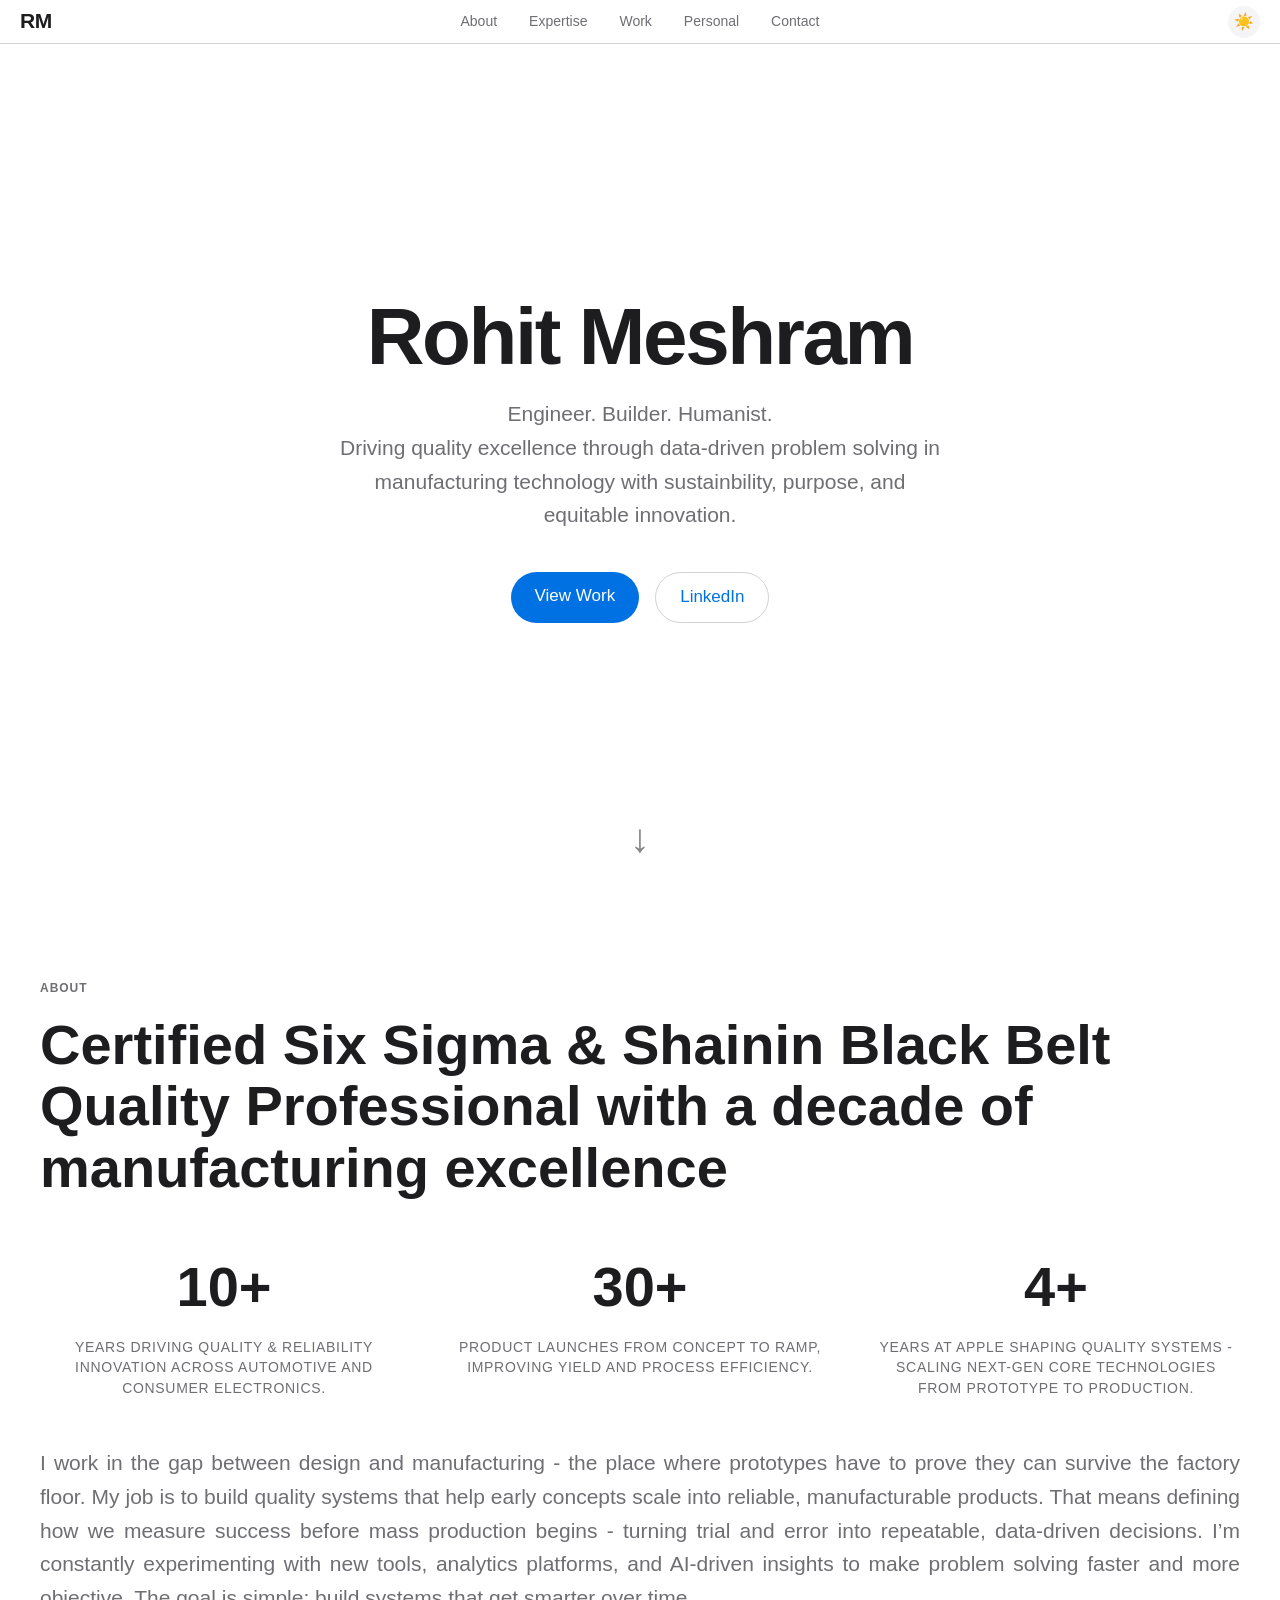
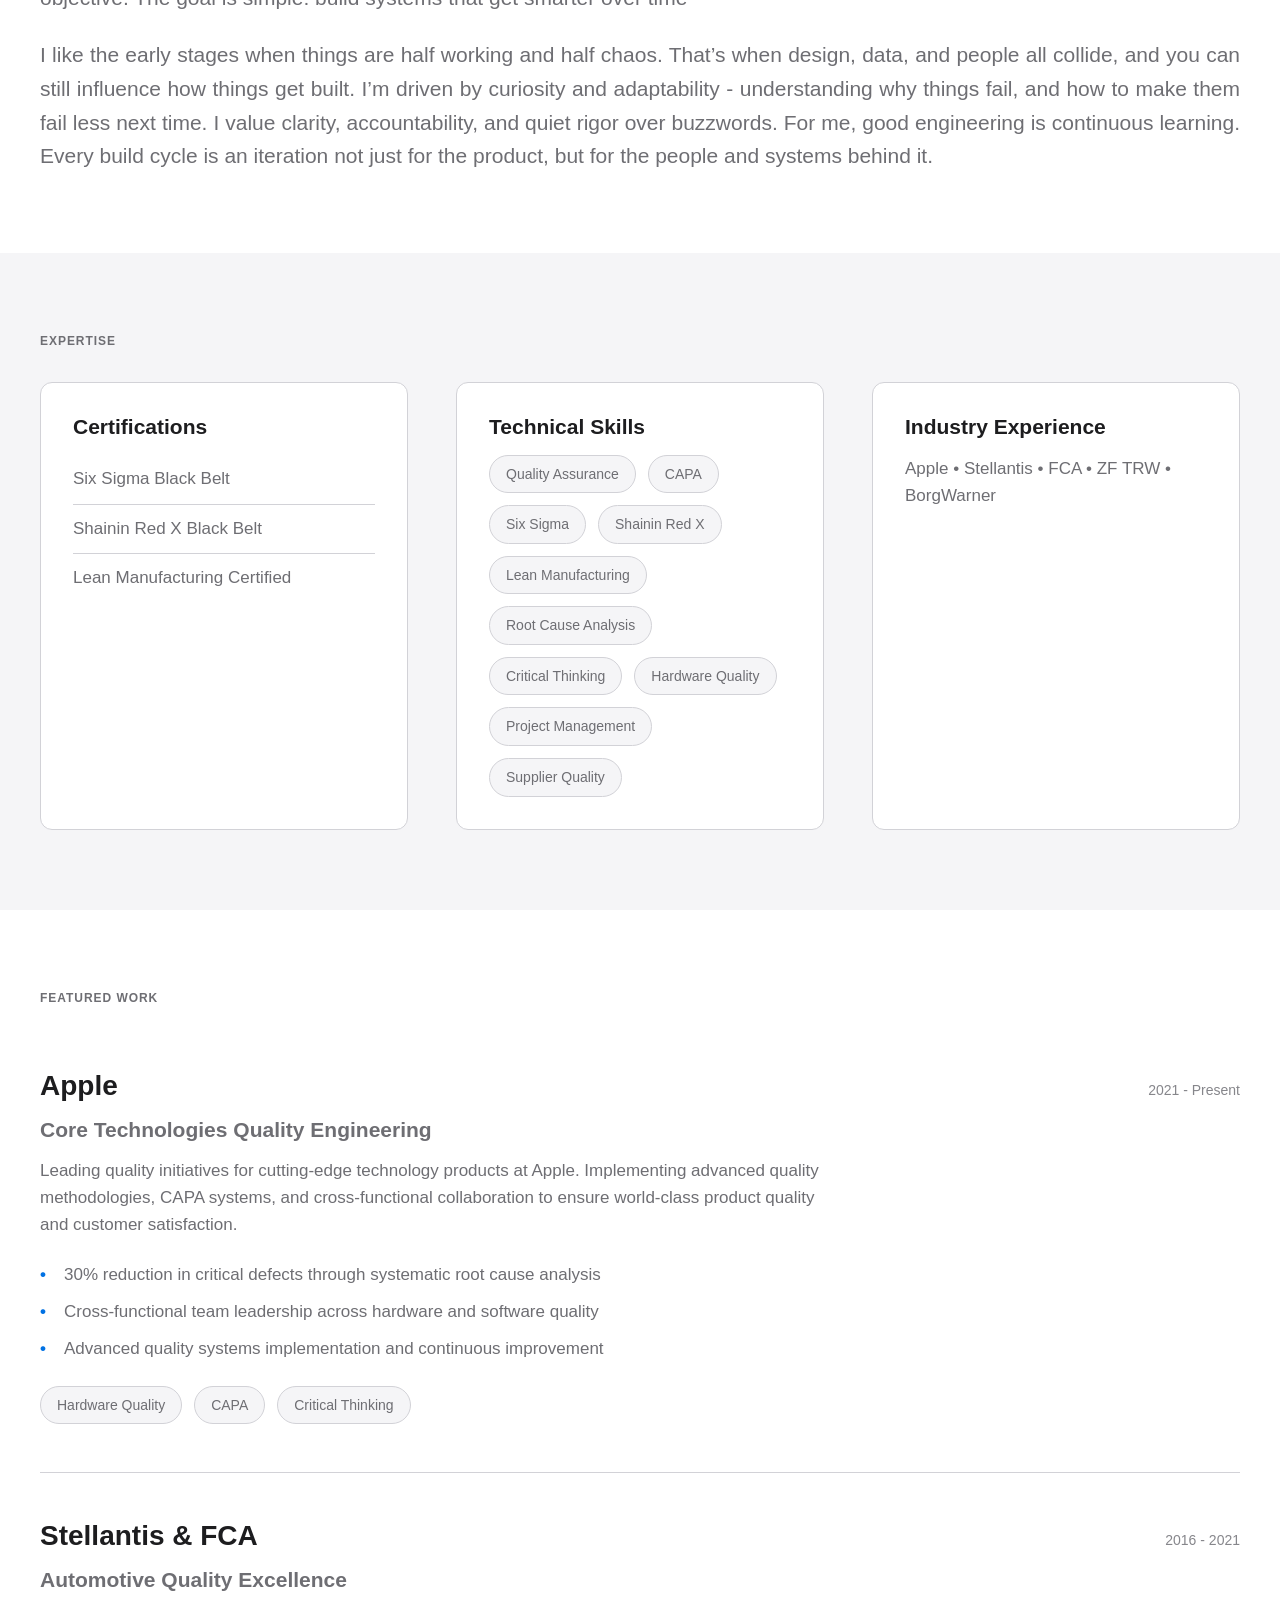
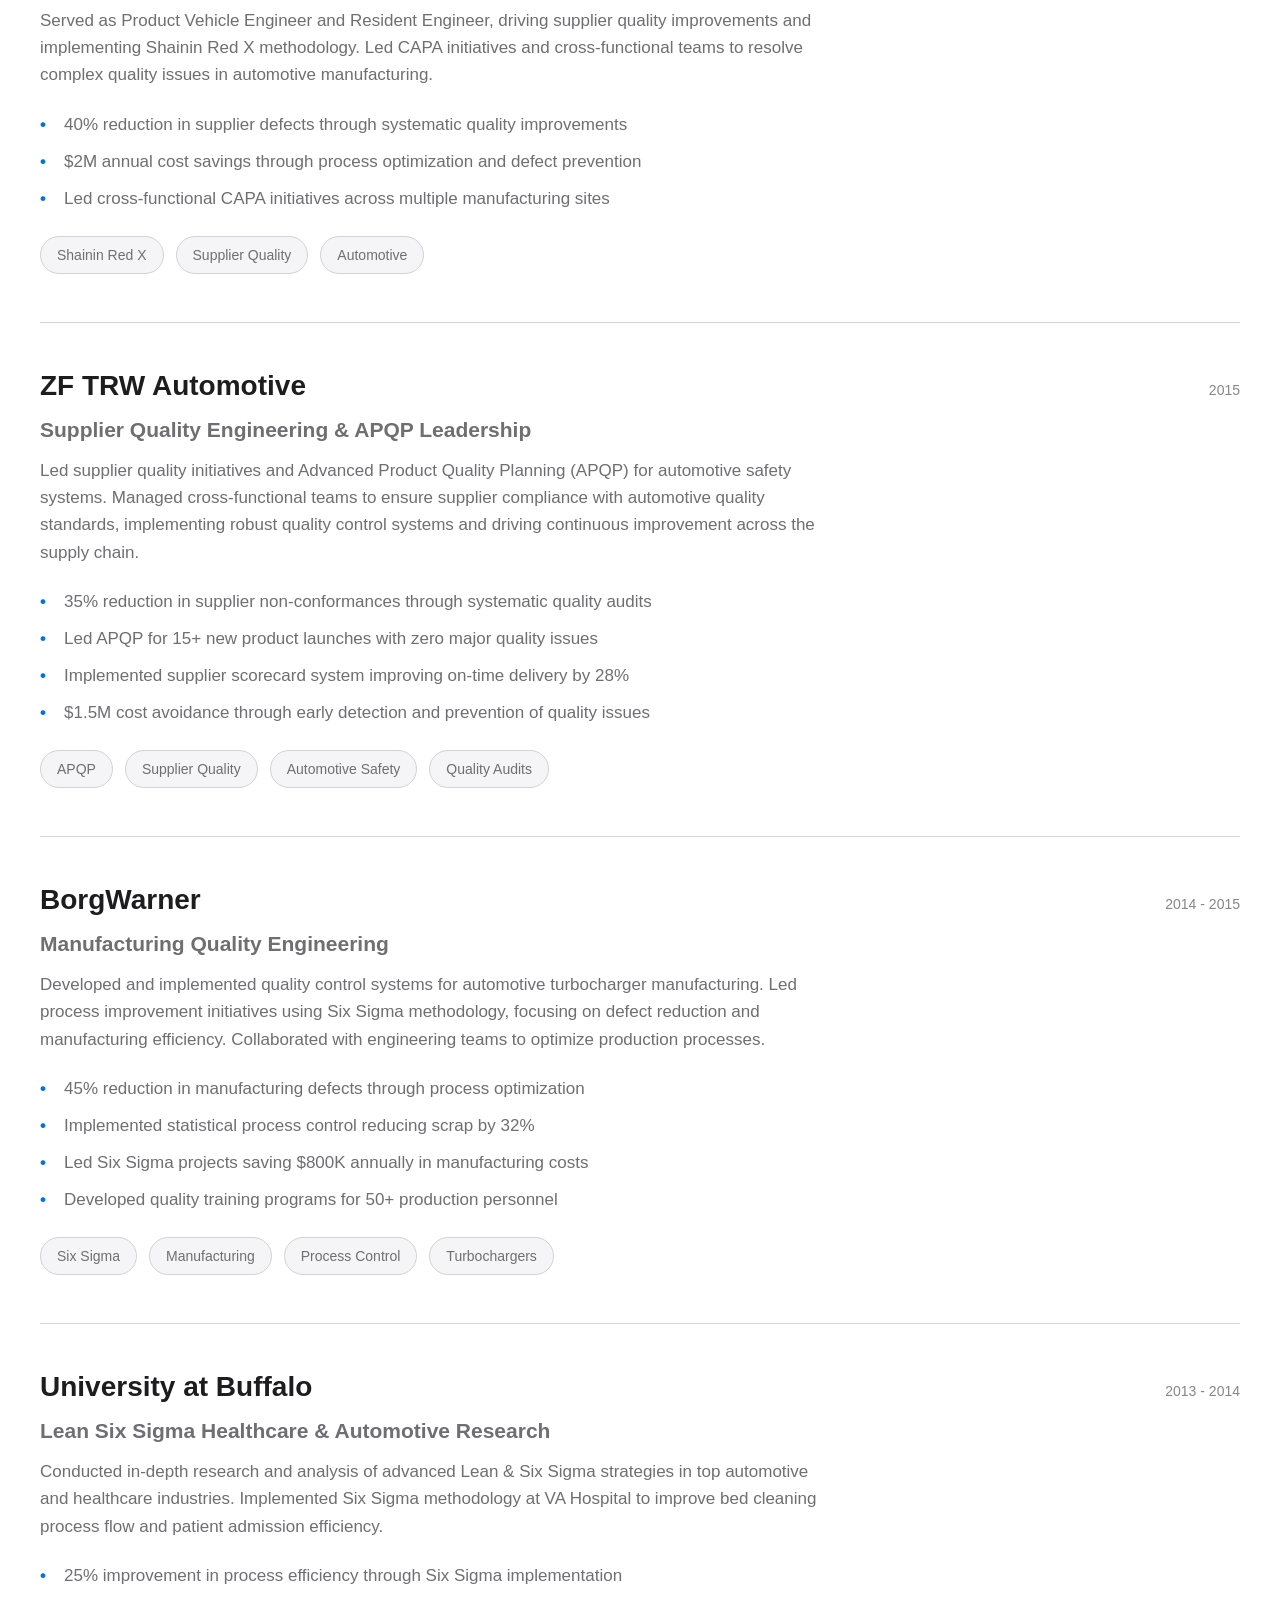
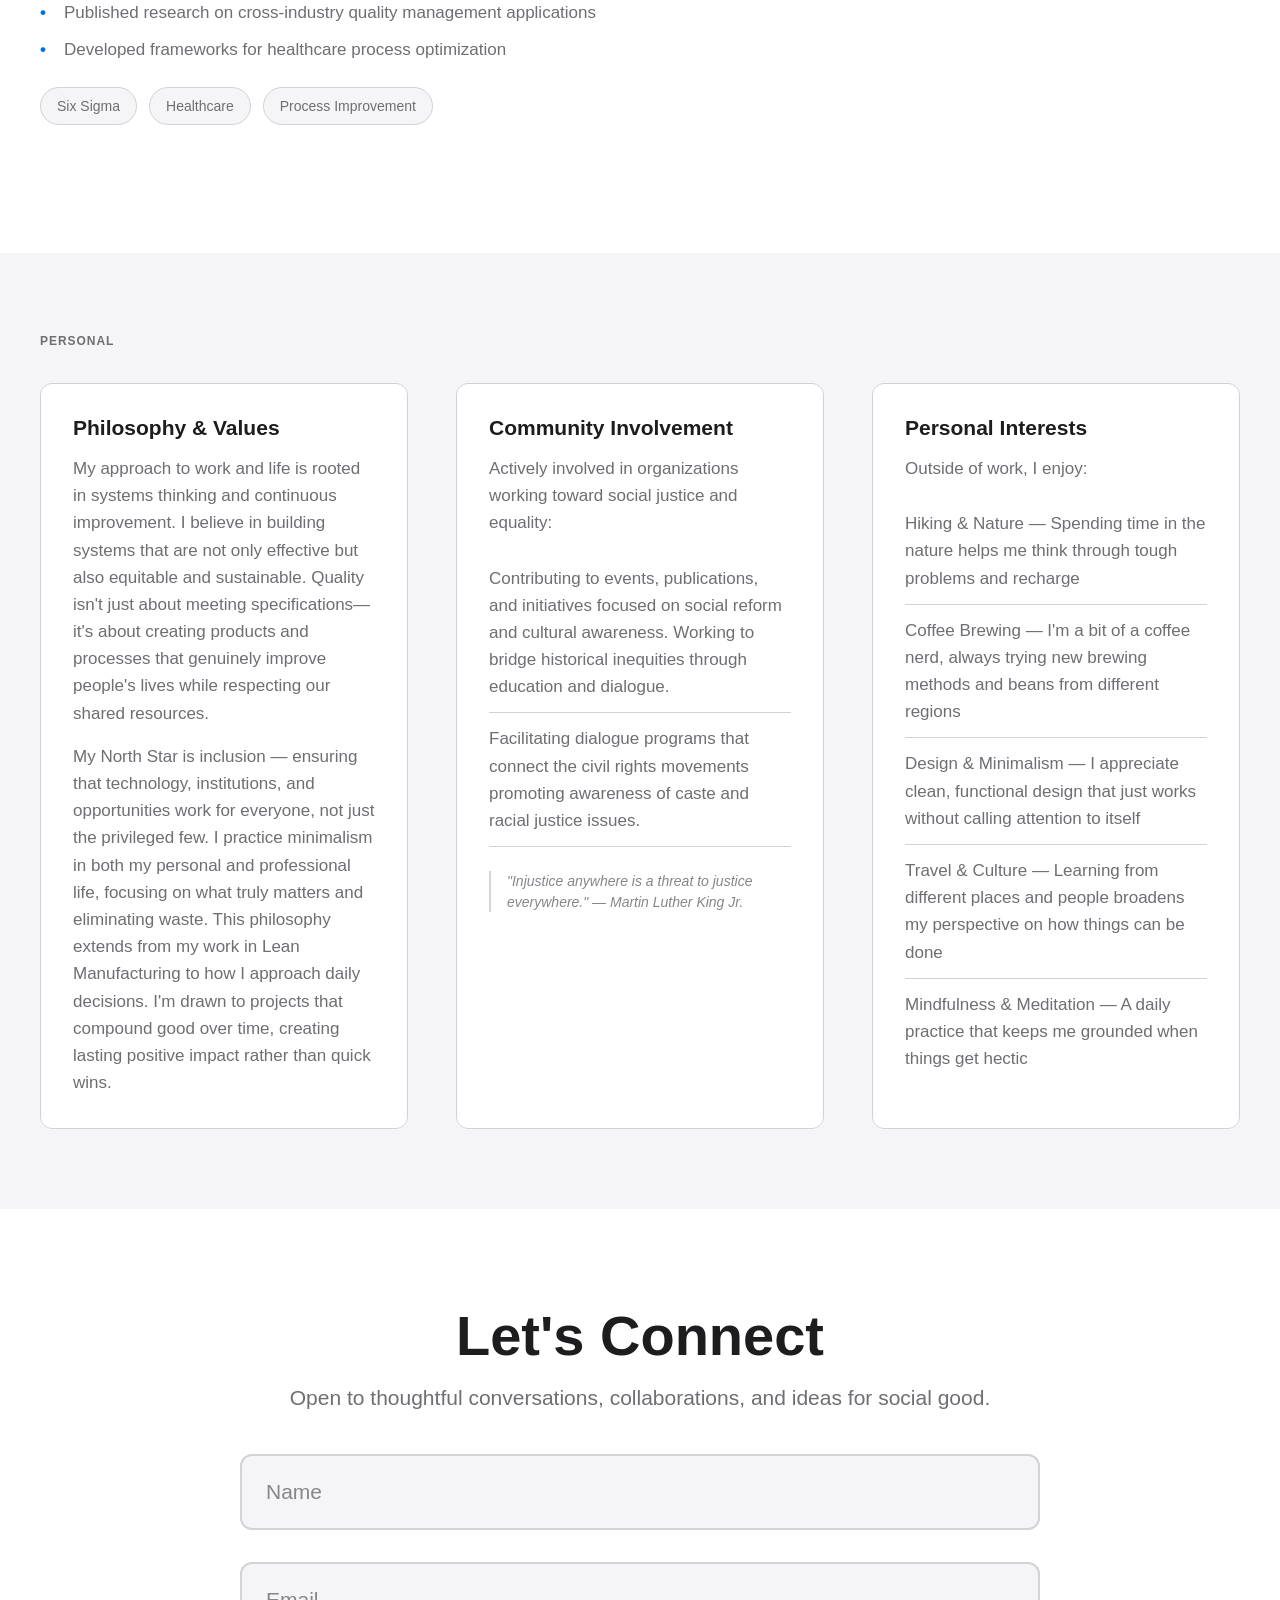
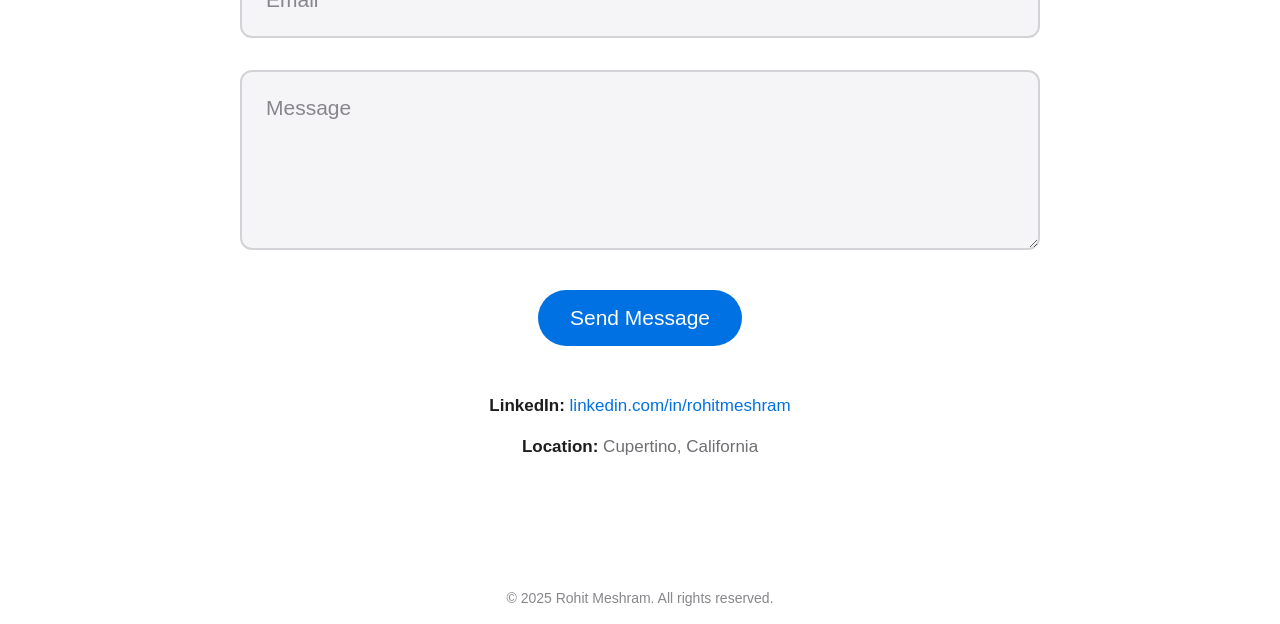
==== index.html @ 3f607aaf "Update" ====
<!DOCTYPE html>
<html lang="en">
<head>
    <meta charset="UTF-8">
    <meta name="viewport" content="width=device-width, initial-scale=1.0">
    
    <!-- SEO Meta Tags -->
    <meta name="description" content="Rohit Meshram - Product Quality Engineer at Apple. Six Sigma & Shainin Black Belt certified with 10+ years in manufacturing quality excellence.">
    <meta name="keywords" content="quality engineer, six sigma, Apple, CAPA, manufacturing, Shainin, automotive quality, product quality">
    <meta name="author" content="Rohit Meshram">
    
    <!-- Open Graph -->
    <meta property="og:title" content="Rohit Meshram - Quality Engineer at Apple">
    <meta property="og:description" content="Six Sigma & Shainin Black Belt certified Quality Professional with 10+ years in manufacturing excellence">
    <meta property="og:type" content="website">
    
    <!-- Favicon -->
    <link rel="icon" type="image/svg+xml" href="data:image/svg+xml,<svg xmlns='http://www.w3.org/2000/svg' viewBox='0 0 100 100'><text y='.9em' font-size='90'>RM</text></svg>">
    
    <!-- Stylesheet -->
    <link rel="stylesheet" href="css/style.css">
    
    <title>Rohit Meshram - Quality Engineer at Apple</title>
</head>
<body>
    <!-- Navigation -->
    <nav class="nav" id="nav">
        <div class="nav__container">
            <a href="#" class="nav__logo">RM</a>
            <ul class="nav__menu">
                <li><a href="#about" class="nav__link">About</a></li>
                <li><a href="#expertise" class="nav__link">Expertise</a></li>
                <li><a href="#work" class="nav__link">Work</a></li>
                <li><a href="#personal" class="nav__link">Personal</a></li>
                <li><a href="#contact" class="nav__link">Contact</a></li>
            </ul>
            <button class="nav__theme" id="theme-toggle" aria-label="Toggle dark mode">
                <span class="theme-icon"></span>
            </button>
        </div>
    </nav>

    <main>
        <!-- ========================================
             HERO SECTION - Your Name & Title
             EDIT: Lines 40-44 for name, title, tagline
             ======================================== -->
        <section class="hero" id="home">
            <div class="container">
                <!-- EDIT: Your name here -->
                <h1 class="hero__name">Rohit Meshram</h1>
                
                <!-- EDIT: Your professional tagline -->
                <p class="hero__tagline">
                    Engineer. Builder. Humanist. <br>
                    Driving quality excellence through data-driven problem solving in manufacturing technology with sustainbility, purpose, and equitable innovation.
                </p>
                <div class="hero__cta">
                    <a href="#work" class="btn btn-primary">View Work</a>
                    <a href="https://linkedin.com/in/rohitmeshram" target="_blank" rel="noopener" class="btn btn-secondary">LinkedIn</a>
                </div>
            </div>
            <a href="#about" class="hero__scroll" aria-label="Scroll to content">
                <span>↓</span>
            </a>
        </section>

        <!-- ========================================
             ABOUT SECTION - Stats & Bio
             EDIT: Lines 68-94 for stats and bio text
             ======================================== -->
        <section class="about" id="about">
            <div class="container">
                <span class="label">About</span>
                
                <!-- EDIT: Your professional headline -->
                <h2 class="section__title">
                    Certified Six Sigma & Shainin Black Belt Quality Professional with a decade of manufacturing excellence
                </h2>
                
                <!-- EDIT: Your stats - change numbers and labels -->
                <div class="stats">
                    <div class="stat">
                        <div class="stat__value">10+</div>
                        <div class="stat__label">years driving quality & reliability innovation across automotive and consumer electronics.</div>
                    </div>
                    <div class="stat">
                        <div class="stat__value">30+</div>
                        <div class="stat__label">product launches from concept to ramp, improving yield and process efficiency.</div>
                    </div>
                    <div class="stat">
                        <div class="stat__value">4+</div>
                        <div class="stat__label">years at Apple shaping quality systems - scaling next-gen core technologies from prototype to production.</div>
                    </div>
                </div>

                <!-- EDIT: Your professional bio -->
                <div class="bio">
                    <p>
                    I work in the gap between design and manufacturing - the place where prototypes have to prove they can survive the factory floor.
                    My job is to build quality systems that help early concepts scale into reliable, manufacturable products.

                      That means defining how we measure success before mass production begins - turning trial and error into repeatable, data-driven decisions.
                    I’m constantly experimenting with new tools, analytics platforms, and AI-driven insights to make problem solving faster and more objective.
                    The goal is simple: build systems that get smarter over time
                    </p>
                    <p>
                        I like the early stages when things are half working and half chaos.
                        That’s when design, data, and people all collide, and you can still influence how things get built.
                        I’m driven by curiosity and adaptability - understanding why things fail, and how to make them fail less next time.
                        I value clarity, accountability, and quiet rigor over buzzwords.

                        For me, good engineering is continuous learning. Every build cycle is an iteration not just for the product, but for the people and systems behind it.
                    </p>
                </div>
            </div>
        </section>

        <!-- ========================================
             EXPERTISE SECTION - Certifications, Skills, Companies
             EDIT: Lines 108-138 to add/remove items
             ======================================== -->
        <section class="expertise" id="expertise">
            <div class="container">
                <span class="label">Expertise</span>
                
                <div class="expertise__grid">
                    <!-- EDIT: Add/remove certifications -->
                    <div class="expertise__block">
                        <h3 class="expertise__title">Certifications</h3>
                        <ul class="expertise__list">
                            <li>Six Sigma Black Belt</li>
                            <li>Shainin Red X Black Belt</li>
                            <li>Lean Manufacturing Certified</li>
                        </ul>
                    </div>

                    <!-- EDIT: Add/remove skills -->
                    <div class="expertise__block">
                        <h3 class="expertise__title">Technical Skills</h3>
                        <div class="skills">
                            <span class="skill">Quality Assurance</span>
                            <span class="skill">CAPA</span>
                            <span class="skill">Six Sigma</span>
                            <span class="skill">Shainin Red X</span>
                            <span class="skill">Lean Manufacturing</span>
                            <span class="skill">Root Cause Analysis</span>
                            <span class="skill">Critical Thinking</span>
                            <span class="skill">Hardware Quality</span>
                            <span class="skill">Project Management</span>
                            <span class="skill">Supplier Quality</span>
                        </div>
                    </div>

                    <!-- EDIT: Update company list -->
                    <div class="expertise__block">
                        <h3 class="expertise__title">Industry Experience</h3>
                        <p class="expertise__companies">
                            Apple • Stellantis • FCA • ZF TRW • BorgWarner
                        </p>
                    </div>
                </div>
            </div>
        </section>

        <!-- ========================================
             WORK SECTION - Featured Projects
             TO ADD PROJECT: Copy entire <article> block and paste
             TO REMOVE: Delete entire <article> block
             ======================================== -->
        <section class="work" id="work">
            <div class="container">
                <span class="label">Featured Work</span>
                
                <!-- PROJECT 1: EDIT company, dates, title, description, achievements, tags -->
                <article class="project">
                    <div class="project__header">
                        <h3 class="project__company">Apple</h3>
                        <span class="project__period">2021 - Present</span>
                    </div>
                    <h4 class="project__title">Core Technologies Quality Engineering</h4>
                    <p class="project__description">
                        Leading quality initiatives for cutting-edge technology products at Apple. 
                        Implementing advanced quality methodologies, CAPA systems, and cross-functional 
                        collaboration to ensure world-class product quality and customer satisfaction.
                    </p>
                    <ul class="project__achievements">
                        <li>30% reduction in critical defects through systematic root cause analysis</li>
                        <li>Cross-functional team leadership across hardware and software quality</li>
                        <li>Advanced quality systems implementation and continuous improvement</li>
                    </ul>
                    <div class="project__tags">
                        <span>Hardware Quality</span>
                        <span>CAPA</span>
                        <span>Critical Thinking</span>
                    </div>
                </article>

                <!-- PROJECT 2: EDIT all content below -->
                <article class="project">
                    <div class="project__header">
                        <h3 class="project__company">Stellantis & FCA</h3>
                        <span class="project__period">2016 - 2021</span>
                    </div>
                    <h4 class="project__title">Automotive Quality Excellence</h4>
                    <p class="project__description">
                        Served as Product Vehicle Engineer and Resident Engineer, driving supplier quality 
                        improvements and implementing Shainin Red X methodology. Led CAPA initiatives and 
                        cross-functional teams to resolve complex quality issues in automotive manufacturing.
                    </p>
                    <ul class="project__achievements">
                        <li>40% reduction in supplier defects through systematic quality improvements</li>
                        <li>$2M annual cost savings through process optimization and defect prevention</li>
                        <li>Led cross-functional CAPA initiatives across multiple manufacturing sites</li>
                    </ul>
                    <div class="project__tags">
                        <span>Shainin Red X</span>
                        <span>Supplier Quality</span>
                        <span>Automotive</span>
                    </div>
                </article>

                <!-- PROJECT 3: EDIT all content below -->
                <article class="project">
                    <div class="project__header">
                        <h3 class="project__company">ZF TRW Automotive</h3>
                        <span class="project__period">2015</span>
                    </div>
                    <h4 class="project__title">Supplier Quality Engineering & APQP Leadership</h4>
                    <p class="project__description">
                        Led supplier quality initiatives and Advanced Product Quality Planning (APQP) for
                        automotive safety systems. Managed cross-functional teams to ensure supplier compliance
                        with automotive quality standards, implementing robust quality control systems and
                        driving continuous improvement across the supply chain.
                    </p>
                    <ul class="project__achievements">
                        <li>35% reduction in supplier non-conformances through systematic quality audits</li>
                        <li>Led APQP for 15+ new product launches with zero major quality issues</li>
                        <li>Implemented supplier scorecard system improving on-time delivery by 28%</li>
                        <li>$1.5M cost avoidance through early detection and prevention of quality issues</li>
                    </ul>
                    <div class="project__tags">
                        <span>APQP</span>
                        <span>Supplier Quality</span>
                        <span>Automotive Safety</span>
                        <span>Quality Audits</span>
                    </div>
                </article>

                <!-- PROJECT 4: EDIT all content below -->
                <article class="project">
                    <div class="project__header">
                        <h3 class="project__company">BorgWarner</h3>
                        <span class="project__period">2014 - 2015</span>
                    </div>
                    <h4 class="project__title">Manufacturing Quality Engineering</h4>
                    <p class="project__description">
                        Developed and implemented quality control systems for automotive turbocharger manufacturing.
                        Led process improvement initiatives using Six Sigma methodology, focusing on defect reduction
                        and manufacturing efficiency. Collaborated with engineering teams to optimize production processes.
                    </p>
                    <ul class="project__achievements">
                        <li>45% reduction in manufacturing defects through process optimization</li>
                        <li>Implemented statistical process control reducing scrap by 32%</li>
                        <li>Led Six Sigma projects saving $800K annually in manufacturing costs</li>
                        <li>Developed quality training programs for 50+ production personnel</li>
                    </ul>
                    <div class="project__tags">
                        <span>Six Sigma</span>
                        <span>Manufacturing</span>
                        <span>Process Control</span>
                        <span>Turbochargers</span>
                    </div>
                </article>

                <!-- Project 5: Research -->
                <article class="project">
                    <div class="project__header">
                        <h3 class="project__company">University at Buffalo</h3>
                        <span class="project__period">2013 - 2014</span>
                    </div>
                    <h4 class="project__title">Lean Six Sigma Healthcare & Automotive Research</h4>
                    <p class="project__description">
                        Conducted in-depth research and analysis of advanced Lean & Six Sigma strategies 
                        in top automotive and healthcare industries. Implemented Six Sigma methodology at 
                        VA Hospital to improve bed cleaning process flow and patient admission efficiency.
                    </p>
                    <ul class="project__achievements">
                        <li>25% improvement in process efficiency through Six Sigma implementation</li>
                        <li>Published research on cross-industry quality management applications</li>
                        <li>Developed frameworks for healthcare process optimization</li>
                    </ul>
                    <div class="project__tags">
                        <span>Six Sigma</span>
                        <span>Healthcare</span>
                        <span>Process Improvement</span>
                    </div>
                </article>
            </div>
        </section>

        <!-- ========================================
             PERSONAL SECTION - Philosophy, Community, Interests
             EDIT: Lines 254-312 for personal content
             ======================================== -->
        <section class="personal" id="personal">
            <div class="container">
                <span class="label">Personal</span>
                
                <div class="personal__grid">
                    <!-- EDIT: Your philosophy and values -->
                    <div class="personal__block">
                        <h3 class="personal__title">Philosophy & Values</h3>
                        <p class="personal__text">
                            My approach to work and life is rooted in systems thinking and continuous improvement.
                            I believe in building systems that are not only effective but also equitable and
                            sustainable. Quality isn't just about meeting specifications—it's about creating
                            products and processes that genuinely improve people's lives while respecting our
                            shared resources.
                        </p>
                        <p class="personal__text">
                            My North Star is inclusion — ensuring that technology, institutions, and opportunities
                            work for everyone, not just the privileged few. I practice minimalism in both my
                            personal and professional life, focusing on what truly matters and eliminating waste.
                            This philosophy extends from my work in Lean Manufacturing to how I approach daily
                            decisions. I'm drawn to projects that compound good over time, creating lasting
                            positive impact rather than quick wins.
                        </p>
                    </div>

                    <!-- EDIT: Your community involvement -->
                    <div class="personal__block">
                        <h3 class="personal__title">Community Involvement</h3>
                        <p class="personal__text">
                            Actively involved in organizations working toward social justice and equality:
                        </p>
                        <ul class="personal__list">
                            <li>Contributing to events, publications, and
                            initiatives focused on social reform and cultural awareness. Working to bridge
                            historical inequities through education and dialogue.</li>
                            <li>Facilitating dialogue programs that connect the
                            civil rights movements
                            promoting awareness of caste and racial justice issues.</li>
                        <blockquote class="personal__quote">
                            "Injustice anywhere is a threat to justice everywhere." — Martin Luther King Jr.
                        </blockquote>
                        </ul>
                    </div>

                    <!-- EDIT: Your hobbies and interests -->
                    <div class="personal__block">
                        <h3 class="personal__title">Personal Interests</h3>
                        <p class="personal__text">
                            Outside of work, I enjoy:
                        </p>
                        <ul class="personal__list">
                            <li>Hiking & Nature — Spending time in the nature helps me think through
                            tough problems and recharge</li>
                            <li>Coffee Brewing — I'm a bit of a coffee nerd, always trying new brewing methods
                            and beans from different regions</li>
                            <li>Design & Minimalism — I appreciate clean, functional design that just works
                            without calling attention to itself</li>
                            <li>Travel & Culture — Learning from different places and people broadens my
                            perspective on how things can be done</li>
                            <li>Mindfulness & Meditation — A daily practice that keeps me grounded when
                            things get hectic</li>
                        </ul>

                    </div>
                </div>
            </div>
        </section>

        <!-- ========================================
             CONTACT SECTION - Form & Info
             EDIT: Lines 378-380 for contact details
             ======================================== -->
        <section class="contact" id="contact">
            <div class="container">
                <h2 class="contact__title">Let's Connect</h2>
                <p class="contact__subtitle">
                    Open to thoughtful conversations, collaborations, and ideas for social good.
                </p>
                
                <!-- Contact Form - Don't edit unless changing form fields -->
                <form class="contact__form" id="contact-form">
                    <div class="form__group">
                        <input type="text" id="name" name="name" class="form__input" placeholder="Name" required>
                    </div>
                    <div class="form__group">
                        <input type="email" id="email" name="email" class="form__input" placeholder="Email" required>
                    </div>
                    <div class="form__group">
                        <textarea id="message" name="message" class="form__textarea" placeholder="Message" rows="5" required></textarea>
                    </div>
                    <button type="submit" class="btn btn-primary btn-large">Send Message</button>
                </form>

                <!-- EDIT: Your contact information -->
                <div class="contact__info">
                    <p><strong>LinkedIn:</strong> <a href="https://linkedin.com/in/rohitmeshram" target="_blank" rel="noopener">linkedin.com/in/rohitmeshram</a></p>
                    <p><strong>Location:</strong> Cupertino, California</p>
                </div>
            </div>
        </section>
    </main>

    <!-- Footer -->
    <footer class="footer">
        <div class="container">
            <p>© 2025 Rohit Meshram. All rights reserved.</p>
        </div>
    </footer>

    <!-- JavaScript -->
    <script src="js/main.js"></script>
</body>
</html>
---- css/style.css ----
/*=============== APPLE-INSPIRED PORTFOLIO ===============*/
/*=============== PURE TYPOGRAPHY - NO ICONS ===============*/

/*=============== CSS VARIABLES ===============*/
:root {
  /* Colors - Monochrome + Apple Blue */
  --bg-primary: #ffffff;
  --bg-secondary: #f5f5f7;
  --text-primary: #1d1d1f;
  --text-secondary: #6e6e73;
  --text-tertiary: #86868b;
  --accent: #0071e3;
  --border: #d2d2d7;
  
  /* Typography - System Fonts */
  --font-system: -apple-system, BlinkMacSystemFont, "SF Pro Display", 
                 "Segoe UI", Roboto, Helvetica, Arial, sans-serif;
  
  /* Type Scale */
  --text-xs: 0.75rem;      /* 12px */
  --text-sm: 0.875rem;     /* 14px */
  --text-base: 1.0625rem;  /* 17px - Apple standard */
  --text-lg: 1.3125rem;    /* 21px */
  --text-xl: 1.75rem;      /* 28px */
  --text-2xl: 2.5rem;      /* 40px */
  --text-3xl: 3.5rem;      /* 56px */
  --text-4xl: 5rem;        /* 80px */
  
  /* Line Heights */
  --leading-tight: 1.1;
  --leading-normal: 1.47;
  --leading-relaxed: 1.6;
  
  /* Font Weights */
  --weight-regular: 400;
  --weight-medium: 500;
  --weight-semibold: 600;
  --weight-bold: 700;
  
  /* Spacing - 8px base */
  --space-1: 0.25rem;
  --space-2: 0.5rem;
  --space-3: 0.75rem;
  --space-4: 1rem;
  --space-5: 1.25rem;
  --space-6: 1.5rem;
  --space-8: 2rem;
  --space-10: 2.5rem;
  --space-12: 3rem;
  --space-16: 4rem;
  --space-20: 5rem;
  --space-24: 6rem;
  
  /* Layout */
  --max-width: 1400px;
  --nav-height: 44px;
  
  /* Transitions */
  --transition: 0.3s cubic-bezier(0.4, 0, 0.2, 1);
}

/* Dark Theme */
.dark {
  --bg-primary: #000000;
  --bg-secondary: #1d1d1f;
  --text-primary: #f5f5f7;
  --text-secondary: #a1a1a6;
  --text-tertiary: #86868b;
  --accent: #2997ff;
  --border: #424245;
}

/*=============== BASE RESET ===============*/
*, *::before, *::after {
  box-sizing: border-box;
  margin: 0;
  padding: 0;
}

html {
  scroll-behavior: smooth;
  -webkit-font-smoothing: antialiased;
  -moz-osx-font-smoothing: grayscale;
}

body {
  font-family: var(--font-system);
  font-size: var(--text-base);
  line-height: var(--leading-normal);
  color: var(--text-primary);
  background: var(--bg-primary);
  transition: background-color var(--transition), color var(--transition);
}

h1, h2, h3, h4, h5, h6 {
  font-weight: var(--weight-semibold);
  line-height: var(--leading-tight);
  color: var(--text-primary);
}

a {
  color: var(--accent);
  text-decoration: none;
  transition: opacity var(--transition);
}

a:hover {
  opacity: 0.8;
}

ul {
  list-style: none;
}

/*=============== UTILITIES ===============*/
.container {
  max-width: var(--max-width);
  margin: 0 auto;
  padding: 0 var(--space-5);
}

@media (min-width: 768px) {
  .container {
    padding: 0 var(--space-10);
  }
}

.label {
  display: block;
  font-size: var(--text-xs);
  font-weight: var(--weight-semibold);
  text-transform: uppercase;
  letter-spacing: 0.08em;
  color: var(--text-secondary);
  margin-bottom: var(--space-4);
}

.section__title {
  font-size: var(--text-2xl);
  font-weight: var(--weight-semibold);
  line-height: var(--leading-tight);
  margin-bottom: var(--space-8);
  max-width: 100%;
  text-align: left;
}

@media (min-width: 768px) {
  .section__title {
    font-size: var(--text-3xl);
  }
}

/*=============== BUTTONS ===============*/
.btn {
  display: inline-block;
  padding: 12px 24px;
  font-size: var(--text-base);
  font-weight: var(--weight-medium);
  text-align: center;
  border-radius: 980px;
  transition: all var(--transition);
  cursor: pointer;
  border: none;
}

.btn-primary {
  background: var(--accent);
  color: #ffffff;
}

.btn-primary:hover {
  background: #0077ed;
  transform: translateY(-1px);
  opacity: 1;
}

.btn-secondary {
  background: transparent;
  color: var(--accent);
  border: 1px solid var(--border);
}

.btn-secondary:hover {
  border-color: var(--accent);
  transform: translateY(-1px);
  opacity: 1;
}

.btn-large {
  padding: 16px 32px;
  font-size: var(--text-lg);
}

/*=============== NAVIGATION ===============*/
.nav {
  position: fixed;
  top: 0;
  left: 0;
  width: 100%;
  height: var(--nav-height);
  background: rgba(255, 255, 255, 0.8);
  backdrop-filter: blur(20px);
  -webkit-backdrop-filter: blur(20px);
  border-bottom: 1px solid var(--border);
  z-index: 1000;
  transition: all var(--transition);
}

.dark .nav {
  background: rgba(0, 0, 0, 0.8);
}

.nav__container {
  max-width: var(--max-width);
  height: 100%;
  margin: 0 auto;
  padding: 0 var(--space-5);
  display: flex;
  justify-content: space-between;
  align-items: center;
  gap: var(--space-8);
}

.nav__logo {
  font-size: var(--text-lg);
  font-weight: var(--weight-bold);
  color: var(--text-primary);
  letter-spacing: -0.02em;
}

.nav__menu {
  display: none;
  gap: var(--space-8);
  margin: 0;
  padding: 0;
  list-style: none;
}

@media (min-width: 768px) {
  .nav__menu {
    display: flex;
  }
}

.nav__link {
  font-size: var(--text-sm);
  font-weight: var(--weight-medium);
  color: var(--text-secondary);
  transition: color var(--transition);
}

.nav__link:hover {
  color: var(--text-primary);
  opacity: 1;
}

.nav__theme {
  width: 32px;
  height: 32px;
  border-radius: 50%;
  background: var(--bg-secondary);
  border: none;
  cursor: pointer;
  display: flex;
  align-items: center;
  justify-content: center;
  transition: all var(--transition);
  flex-shrink: 0;
}

.nav__theme:hover {
  background: var(--border);
}

.theme-icon::before {
  content: '☀️';
  font-size: 16px;
}

.dark .theme-icon::before {
  content: '🌙';
}

/*=============== HERO SECTION ===============*/
.hero {
  min-height: 100vh;
  display: flex;
  flex-direction: column;
  align-items: center;
  justify-content: center;
  padding: var(--space-20) 0 var(--space-16);
  text-align: center;
  position: relative;
}

.hero__name {
  font-size: var(--text-3xl);
  font-weight: var(--weight-bold);
  letter-spacing: -0.03em;
  margin-bottom: var(--space-4);
}

@media (min-width: 768px) {
  .hero__name {
    font-size: var(--text-4xl);
  }
}

.hero__title {
  font-size: var(--text-lg);
  font-weight: var(--weight-medium);
  color: var(--text-secondary);
  margin-bottom: var(--space-6);
}

@media (min-width: 768px) {
  .hero__title {
    font-size: var(--text-xl);
  }
}

.hero__tagline {
  font-size: var(--text-base);
  color: var(--text-secondary);
  line-height: var(--leading-relaxed);
  max-width: 600px;
  margin: 0 auto var(--space-10);
}

@media (min-width: 768px) {
  .hero__tagline {
    font-size: var(--text-lg);
  }
}

.hero__cta {
  display: flex;
  gap: var(--space-4);
  justify-content: center;
  flex-wrap: wrap;
}

.hero__scroll {
  position: absolute;
  bottom: var(--space-8);
  left: 50%;
  transform: translateX(-50%);
  font-size: var(--text-2xl);
  color: var(--text-tertiary);
  animation: bounce 2s infinite;
}

@keyframes bounce {
  0%, 20%, 50%, 80%, 100% {
    transform: translateX(-50%) translateY(0);
  }
  40% {
    transform: translateX(-50%) translateY(-10px);
  }
  60% {
    transform: translateX(-50%) translateY(-5px);
  }
}

/*=============== ABOUT SECTION ===============*/
.about {
  padding: var(--space-20) 0;
}

.stats {
  display: grid;
  grid-template-columns: repeat(3, 1fr);
  gap: var(--space-12);
  margin: var(--space-12) 0;
  max-width: 100%;
}

.stat {
  text-align: center;
}

.stat__value {
  font-size: var(--text-3xl);
  font-weight: var(--weight-bold);
  color: var(--text-primary);
  margin-bottom: var(--space-2);
}

.stat__label {
  font-size: var(--text-sm);
  color: var(--text-secondary);
  text-transform: uppercase;
  letter-spacing: 0.05em;
}

.bio {
  max-width: 100%;
  margin-top: var(--space-12);
}

.bio p {
  font-size: var(--text-lg);
  color: var(--text-secondary);
  line-height: var(--leading-relaxed);
  margin-bottom: var(--space-6);
  text-align: justify;
}

.bio p:last-child {
  margin-bottom: 0;
}

/*=============== EXPERTISE SECTION ===============*/
.expertise {
  padding: var(--space-20) 0;
  background: var(--bg-secondary);
}

.expertise__grid {
  display: grid;
  gap: var(--space-12);
  margin-top: var(--space-8);
}

@media (min-width: 768px) {
  .expertise__grid {
    grid-template-columns: repeat(auto-fit, minmax(300px, 1fr));
  }
}

.expertise__block {
  padding: var(--space-8);
  background: var(--bg-primary);
  border-radius: 12px;
  border: 1px solid var(--border);
}

.expertise__title {
  font-size: var(--text-lg);
  font-weight: var(--weight-semibold);
  margin-bottom: var(--space-4);
}

.expertise__list {
  list-style: none;
}

.expertise__list li {
  font-size: var(--text-base);
  color: var(--text-secondary);
  padding: var(--space-3) 0;
  border-bottom: 1px solid var(--border);
}

.expertise__list li:last-child {
  border-bottom: none;
}

.skills {
  display: flex;
  flex-wrap: wrap;
  gap: var(--space-3);
}

.skill {
  padding: var(--space-2) var(--space-4);
  background: var(--bg-secondary);
  border: 1px solid var(--border);
  border-radius: 20px;
  font-size: var(--text-sm);
  color: var(--text-secondary);
  transition: all var(--transition);
}

.skill:hover {
  border-color: var(--accent);
  color: var(--accent);
}

.expertise__companies {
  font-size: var(--text-base);
  color: var(--text-secondary);
  line-height: var(--leading-relaxed);
}

/*=============== WORK SECTION ===============*/
.work {
  padding: var(--space-20) 0;
}

.project {
  padding: var(--space-12) 0;
  border-bottom: 1px solid var(--border);
}

.project:last-child {
  border-bottom: none;
}

.project__header {
  display: flex;
  justify-content: space-between;
  align-items: baseline;
  margin-bottom: var(--space-4);
  flex-wrap: wrap;
  gap: var(--space-2);
}

.project__company {
  font-size: var(--text-xl);
  font-weight: var(--weight-bold);
  color: var(--text-primary);
}

.project__period {
  font-size: var(--text-sm);
  color: var(--text-tertiary);
}

.project__title {
  font-size: var(--text-lg);
  font-weight: var(--weight-semibold);
  color: var(--text-secondary);
  margin-bottom: var(--space-4);
}

.project__description {
  font-size: var(--text-base);
  color: var(--text-secondary);
  line-height: var(--leading-relaxed);
  margin-bottom: var(--space-6);
  max-width: 800px;
}

.project__achievements {
  list-style: none;
  margin-bottom: var(--space-6);
}

.project__achievements li {
  font-size: var(--text-base);
  color: var(--text-secondary);
  padding-left: var(--space-6);
  margin-bottom: var(--space-3);
  position: relative;
}

.project__achievements li::before {
  content: '•';
  position: absolute;
  left: 0;
  color: var(--accent);
  font-weight: var(--weight-bold);
}

.project__tags {
  display: flex;
  flex-wrap: wrap;
  gap: var(--space-3);
}

.project__tags span {
  padding: var(--space-2) var(--space-4);
  background: var(--bg-secondary);
  border: 1px solid var(--border);
  border-radius: 20px;
  font-size: var(--text-sm);
  color: var(--text-secondary);
}

/*=============== PERSONAL SECTION ===============*/
.personal {
  padding: var(--space-20) 0;
  background: var(--bg-secondary);
}

.personal__grid {
  display: grid;
  gap: var(--space-12);
  margin-top: var(--space-8);
}

@media (min-width: 768px) {
  .personal__grid {
    grid-template-columns: repeat(3, 1fr);
  }
}

.personal__block {
  padding: var(--space-8);
  background: var(--bg-primary);
  border-radius: 12px;
  border: 1px solid var(--border);
}

.personal__title {
  font-size: var(--text-lg);
  font-weight: var(--weight-semibold);
  margin-bottom: var(--space-4);
  color: var(--text-primary);
}

.personal__text {
  font-size: var(--text-base);
  color: var(--text-secondary);
  line-height: var(--leading-relaxed);
  margin-bottom: var(--space-4);
}

.personal__text:last-child {
  margin-bottom: 0;
}

.personal__list {
  list-style: none;
}

.personal__list li {
  font-size: var(--text-base);
  color: var(--text-secondary);
  padding: var(--space-3) 0;
  border-bottom: 1px solid var(--border);
  line-height: var(--leading-relaxed);
}

.personal__list li:last-child {
  border-bottom: none;
}

.personal__quote {
  font-size: var(--text-sm);
  font-style: italic;
  color: var(--text-tertiary);
  padding-left: var(--space-4);
  border-left: 2px solid var(--border);
  margin-top: var(--space-6);
}

/*=============== VALUES SECTION ===============*/
.values {
  padding: var(--space-20) 0;
  background: var(--bg-secondary);
}

.values__grid {
  display: grid;
  gap: var(--space-12);
  margin-top: var(--space-8);
}

@media (min-width: 768px) {
  .values__grid {
    grid-template-columns: repeat(auto-fit, minmax(300px, 1fr));
  }
}

.values__block {
  padding: var(--space-8);
  background: var(--bg-primary);
  border-radius: 12px;
  border: 1px solid var(--border);
}

.values__title {
  font-size: var(--text-lg);
  font-weight: var(--weight-semibold);
  margin-bottom: var(--space-4);
}

.values__text {
  font-size: var(--text-base);
  color: var(--text-secondary);
  line-height: var(--leading-relaxed);
  margin-bottom: var(--space-4);
}

.values__list {
  list-style: none;
}

.values__list li {
  font-size: var(--text-base);
  color: var(--text-secondary);
  padding: var(--space-3) 0;
  border-bottom: 1px solid var(--border);
  line-height: var(--leading-relaxed);
}

.values__list li:last-child {
  border-bottom: none;
}

.values__quote {
  font-size: var(--text-sm);
  font-style: italic;
  color: var(--text-tertiary);
  padding-left: var(--space-4);
  border-left: 2px solid var(--border);
  margin-top: var(--space-6);
}

/*=============== CONTACT SECTION ===============*/
.contact {
  padding: var(--space-24) 0;
  text-align: center;
}

.contact__title {
  font-size: var(--text-2xl);
  font-weight: var(--weight-bold);
  margin-bottom: var(--space-4);
}

@media (min-width: 768px) {
  .contact__title {
    font-size: var(--text-3xl);
  }
}

.contact__subtitle {
  font-size: var(--text-lg);
  color: var(--text-secondary);
  margin-bottom: var(--space-10);
}

.contact__form {
  max-width: 800px;
  margin: 0 auto var(--space-12);
}

.form__group {
  margin-bottom: var(--space-8);
}

.form__input,
.form__textarea {
  width: 100%;
  padding: var(--space-6) var(--space-6);
  font-family: var(--font-system);
  font-size: var(--text-lg);
  color: var(--text-primary);
  background: var(--bg-secondary);
  border: 2px solid var(--border);
  border-radius: 12px;
  transition: all var(--transition);
}

.form__input:focus,
.form__textarea:focus {
  outline: none;
  border-color: var(--accent);
  background: var(--bg-primary);
}

.form__textarea {
  resize: vertical;
  min-height: 180px;
}

.form__input::placeholder,
.form__textarea::placeholder {
  color: var(--text-tertiary);
}

.contact__divider {
  margin: var(--space-12) 0;
  position: relative;
  text-align: center;
}

.contact__divider::before {
  content: '';
  position: absolute;
  top: 50%;
  left: 0;
  right: 0;
  height: 1px;
  background: var(--border);
}

.contact__divider span {
  position: relative;
  display: inline-block;
  padding: 0 var(--space-4);
  background: var(--bg-primary);
  color: var(--text-tertiary);
  font-size: var(--text-sm);
}

.contact__info {
  margin-top: var(--space-8);
  max-width: 600px;
  margin-left: auto;
  margin-right: auto;
}

.contact__info p {
  font-size: var(--text-base);
  color: var(--text-secondary);
  margin-bottom: var(--space-4);
}

.contact__info strong {
  color: var(--text-primary);
  font-weight: var(--weight-semibold);
}

/*=============== FOOTER ===============*/
.footer {
  /* Reduced vertical padding to tighten footer spacing */
  padding: var(--space-3) 0;
  text-align: center;
}

.footer p {
  font-size: var(--text-sm);
  color: var(--text-tertiary);
  margin: 0.25rem 0; /* small vertical margin to keep baseline rhythm */
}

/*=============== ANIMATIONS ===============*/
@media (prefers-reduced-motion: reduce) {
  *,
  *::before,
  *::after {
    animation-duration: 0.01ms !important;
    animation-iteration-count: 1 !important;
    transition-duration: 0.01ms !important;
  }
}

/*=============== RESPONSIVE ===============*/
@media (max-width: 767px) {
  .hero__cta {
    flex-direction: column;
    width: 100%;
    max-width: 300px;
    margin: 0 auto;
  }
  
  .btn {
    width: 100%;
  }
  
  .stats {
    grid-template-columns: repeat(3, 1fr);
  }
  
  .expertise__grid,
  .personal__grid {
    grid-template-columns: 1fr;
  }
}
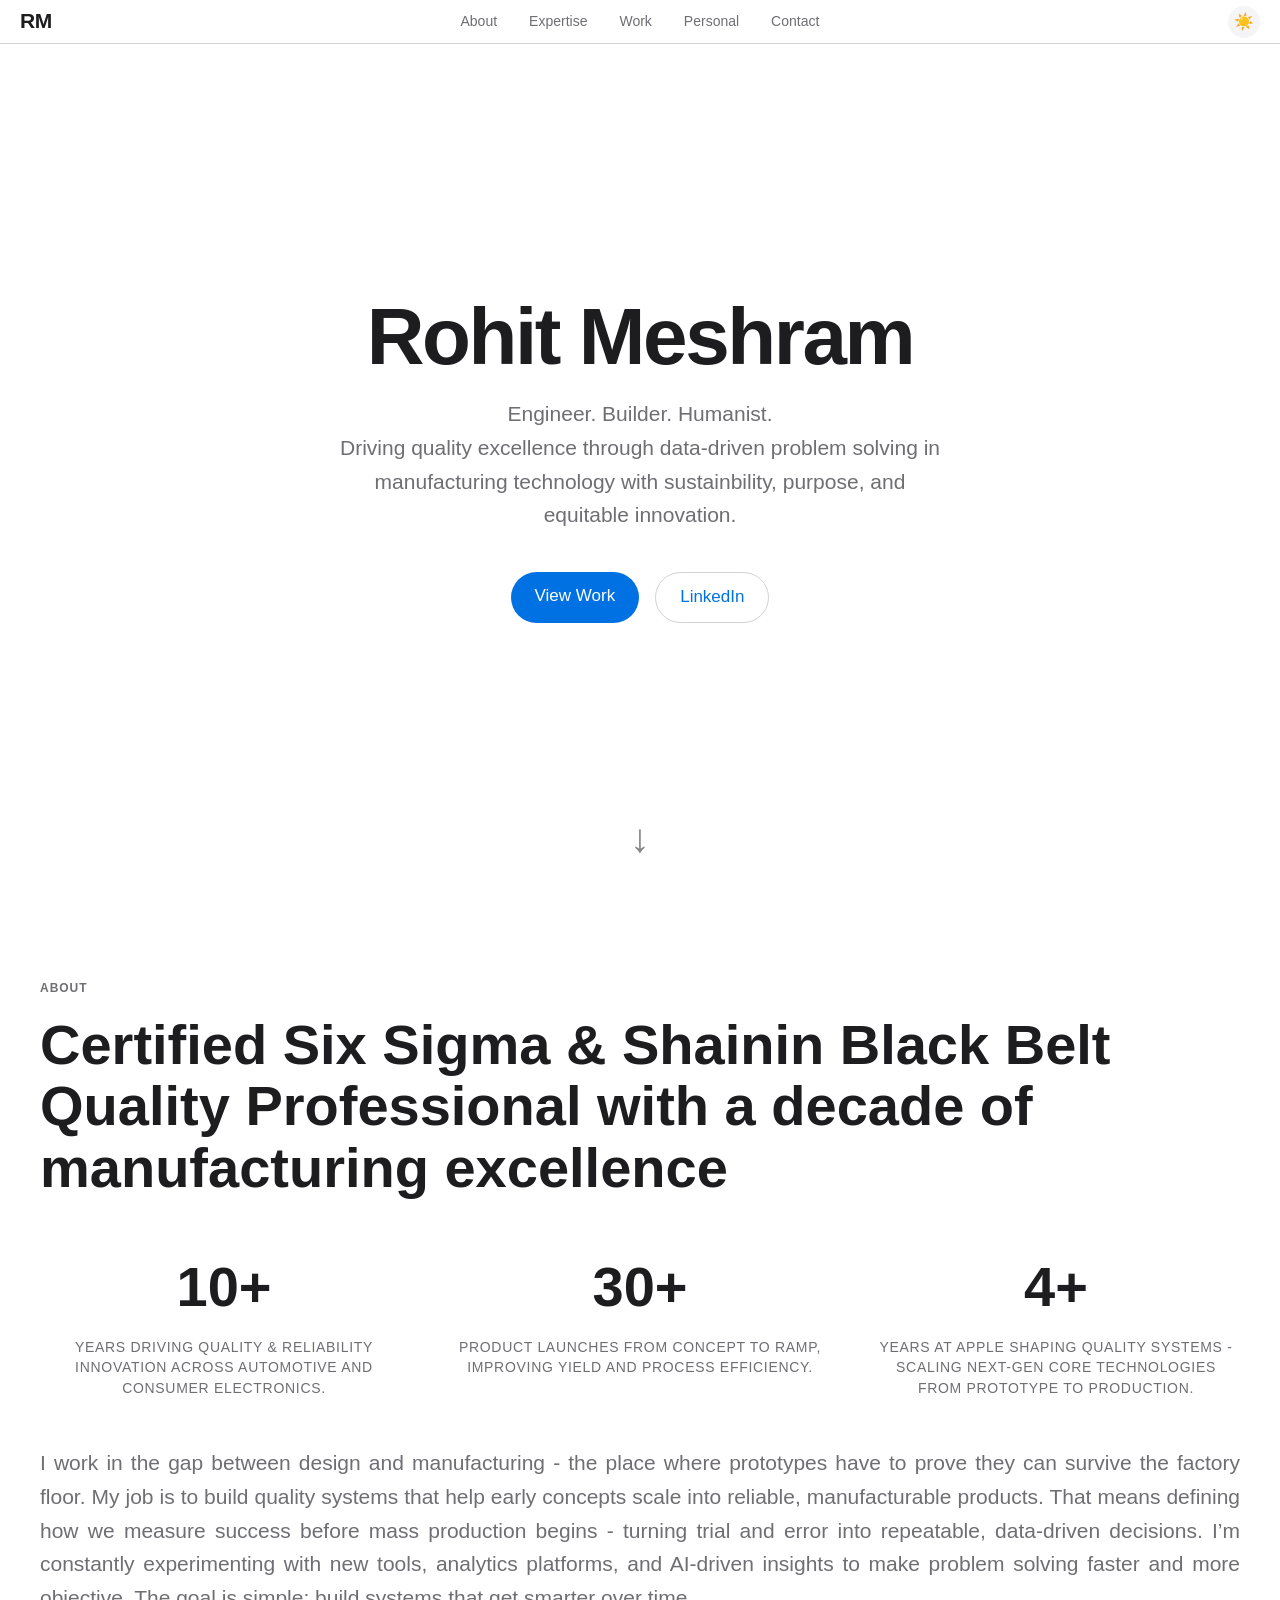
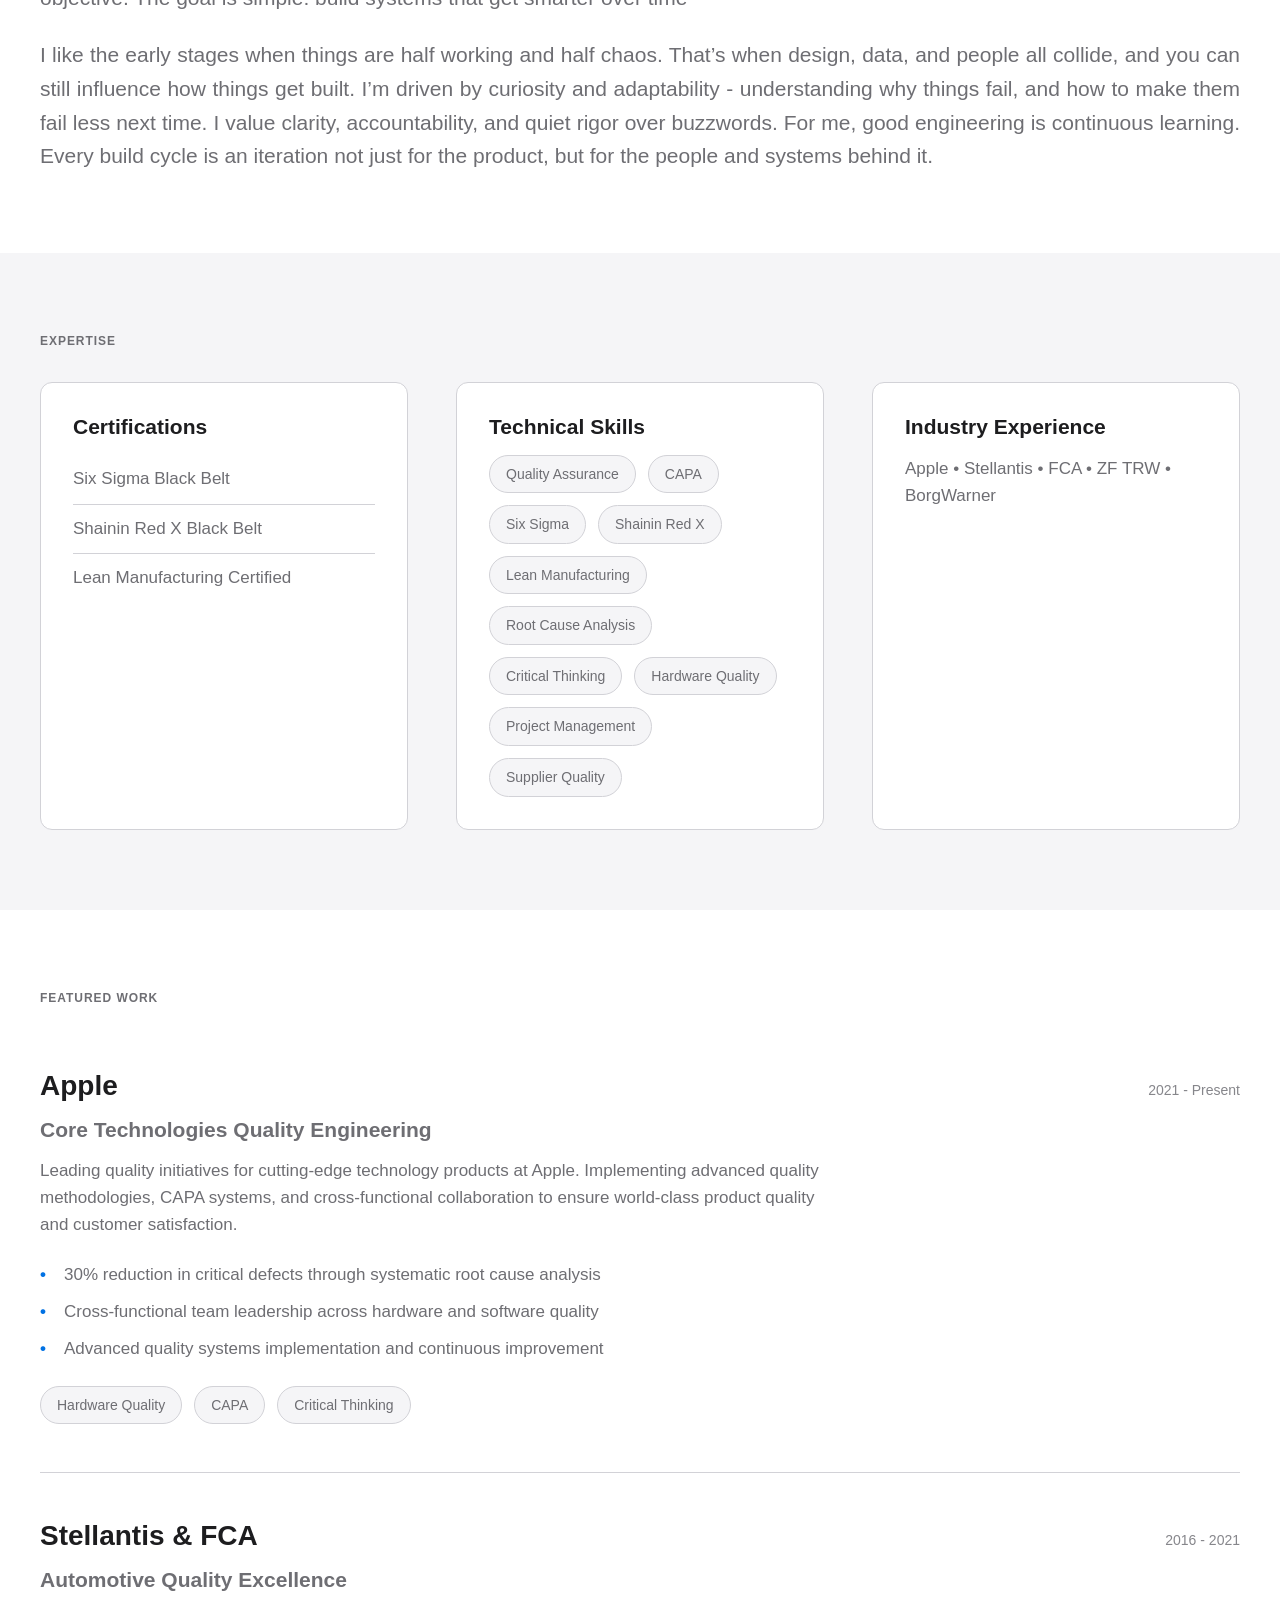
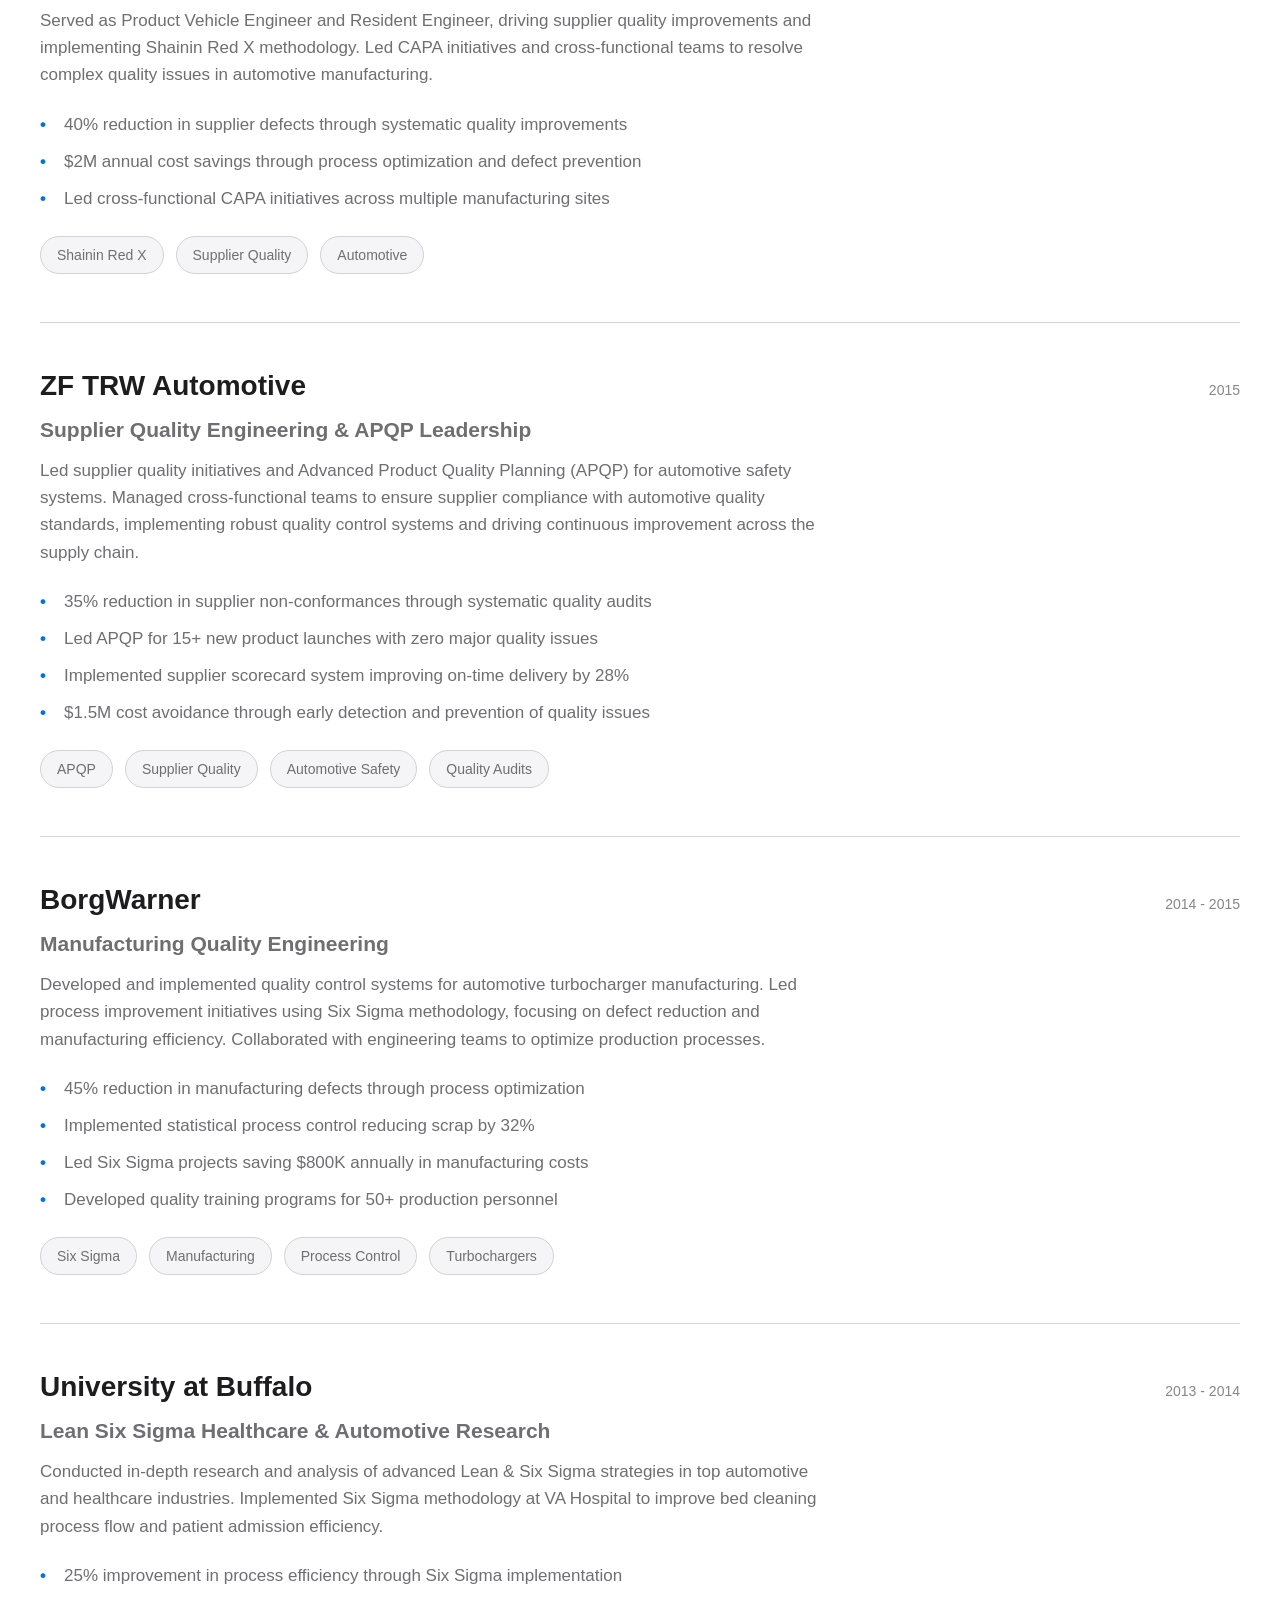
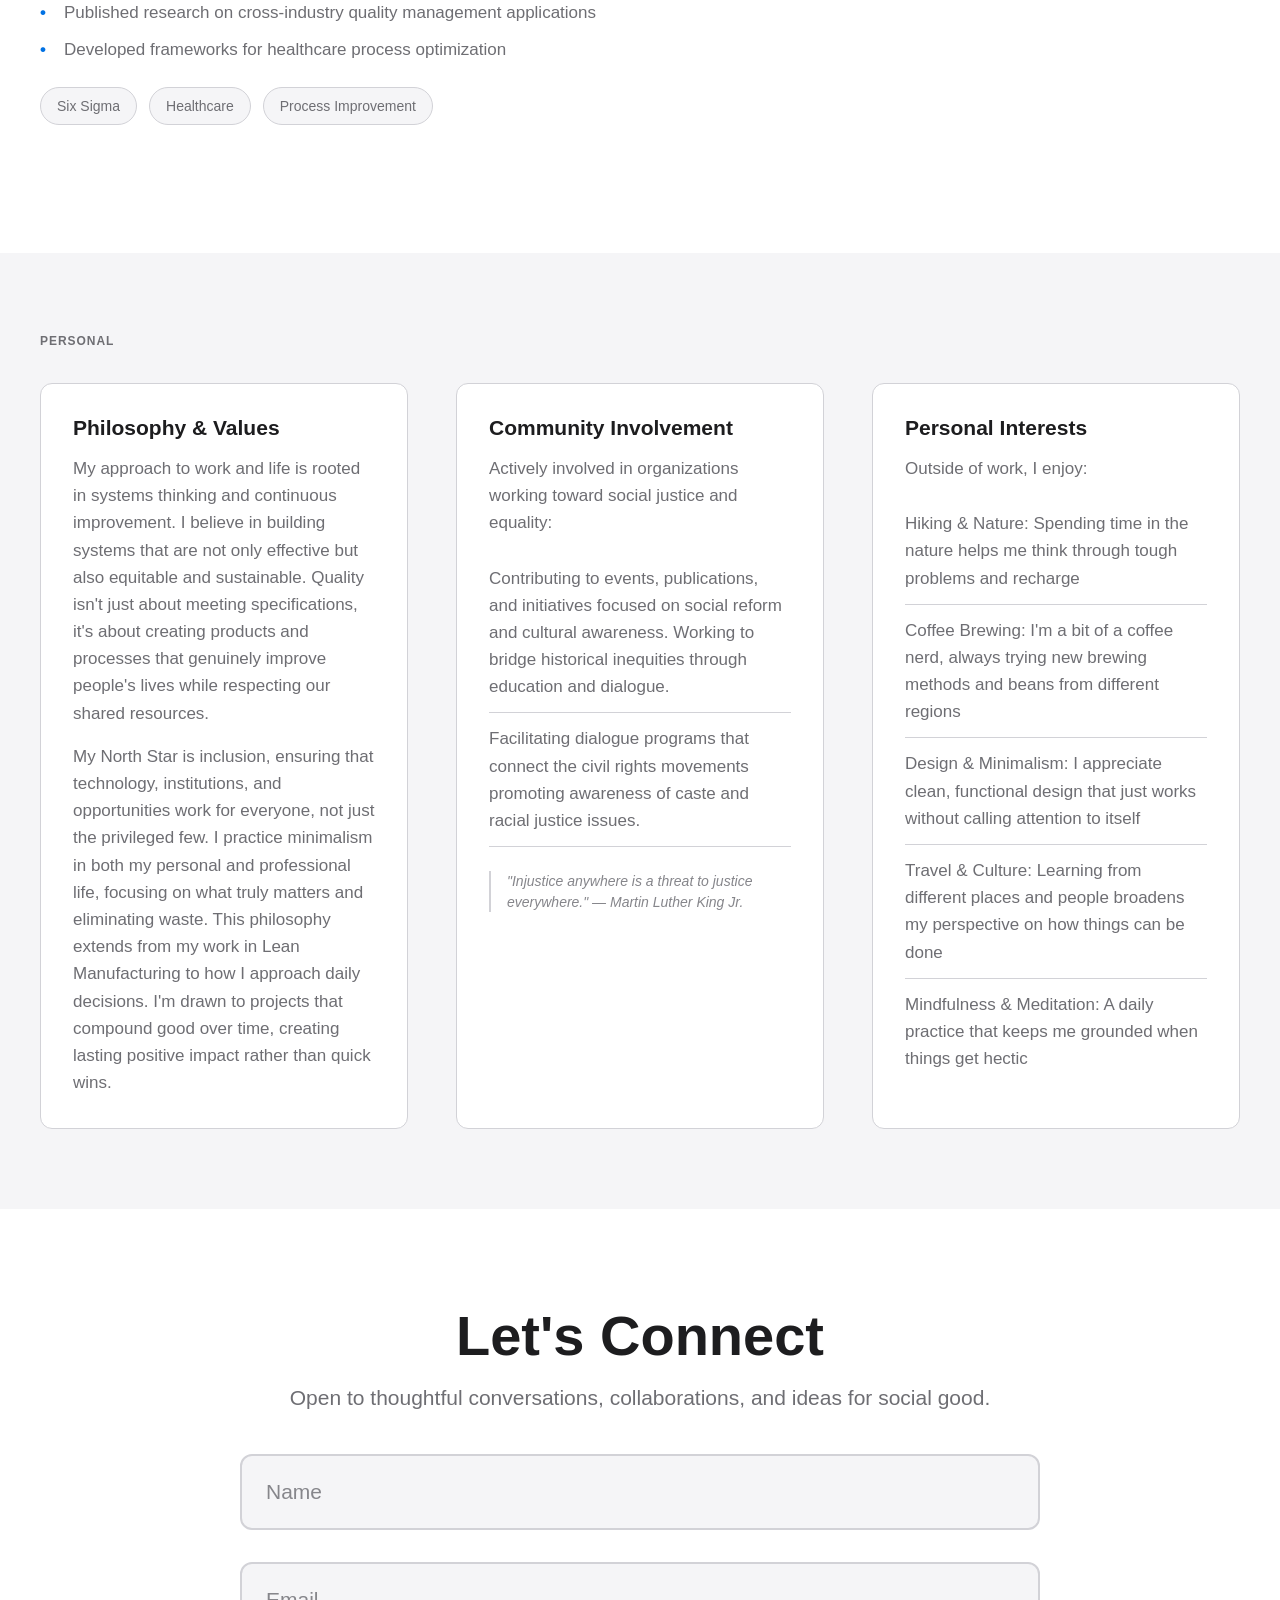
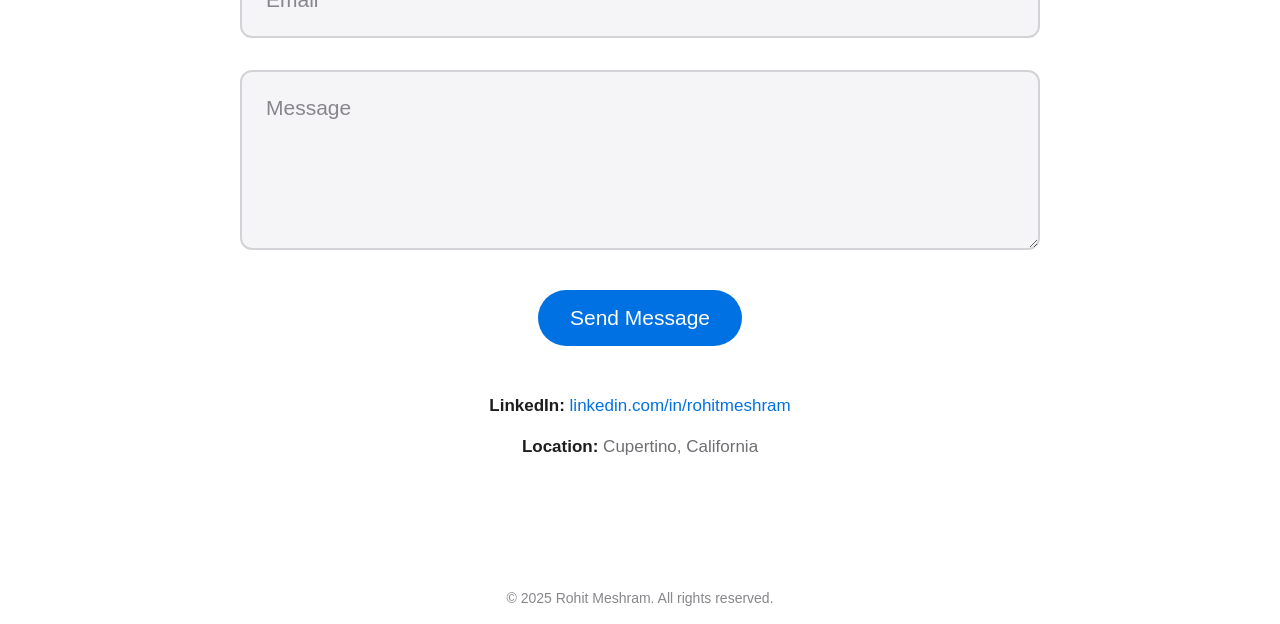
==== commit f5239c77: "Initial commit" ====
--- a/index.html
+++ b/index.html
@@ -314,12 +314,12 @@
                         <p class="personal__text">
                             My approach to work and life is rooted in systems thinking and continuous improvement.
                             I believe in building systems that are not only effective but also equitable and
-                            sustainable. Quality isn't just about meeting specifications—it's about creating
+                            sustainable. Quality isn't just about meeting specifications, it's about creating
                             products and processes that genuinely improve people's lives while respecting our
                             shared resources.
                         </p>
                         <p class="personal__text">
-                            My North Star is inclusion — ensuring that technology, institutions, and opportunities
+                            My North Star is inclusion, ensuring that technology, institutions, and opportunities
                             work for everyone, not just the privileged few. I practice minimalism in both my
                             personal and professional life, focusing on what truly matters and eliminating waste.
                             This philosophy extends from my work in Lean Manufacturing to how I approach daily
@@ -354,15 +354,15 @@
                             Outside of work, I enjoy:
                         </p>
                         <ul class="personal__list">
-                            <li>Hiking & Nature — Spending time in the nature helps me think through
+                            <li>Hiking & Nature: Spending time in the nature helps me think through
                             tough problems and recharge</li>
-                            <li>Coffee Brewing — I'm a bit of a coffee nerd, always trying new brewing methods
+                            <li>Coffee Brewing: I'm a bit of a coffee nerd, always trying new brewing methods
                             and beans from different regions</li>
-                            <li>Design & Minimalism — I appreciate clean, functional design that just works
+                            <li>Design & Minimalism: I appreciate clean, functional design that just works
                             without calling attention to itself</li>
-                            <li>Travel & Culture — Learning from different places and people broadens my
+                            <li>Travel & Culture: Learning from different places and people broadens my
                             perspective on how things can be done</li>
-                            <li>Mindfulness & Meditation — A daily practice that keeps me grounded when
+                            <li>Mindfulness & Meditation: A daily practice that keeps me grounded when
                             things get hectic</li>
                         </ul>
 
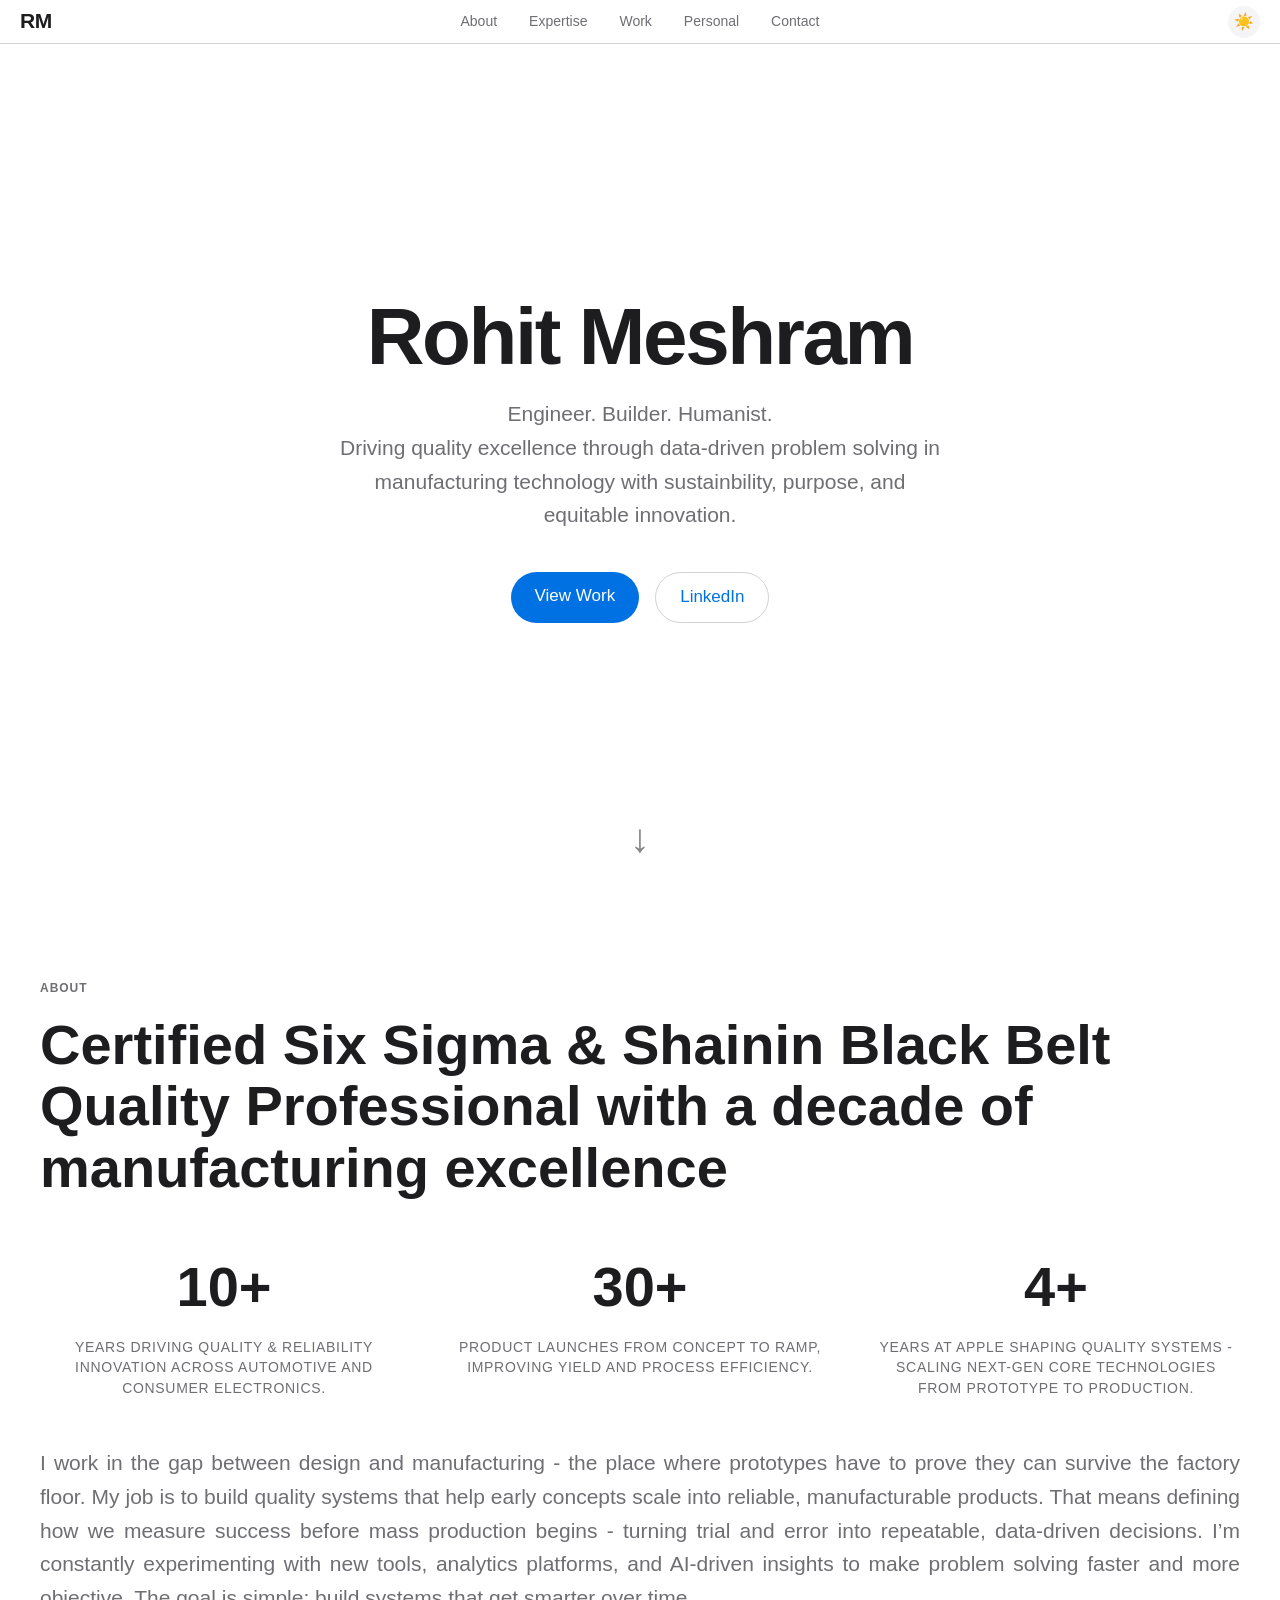
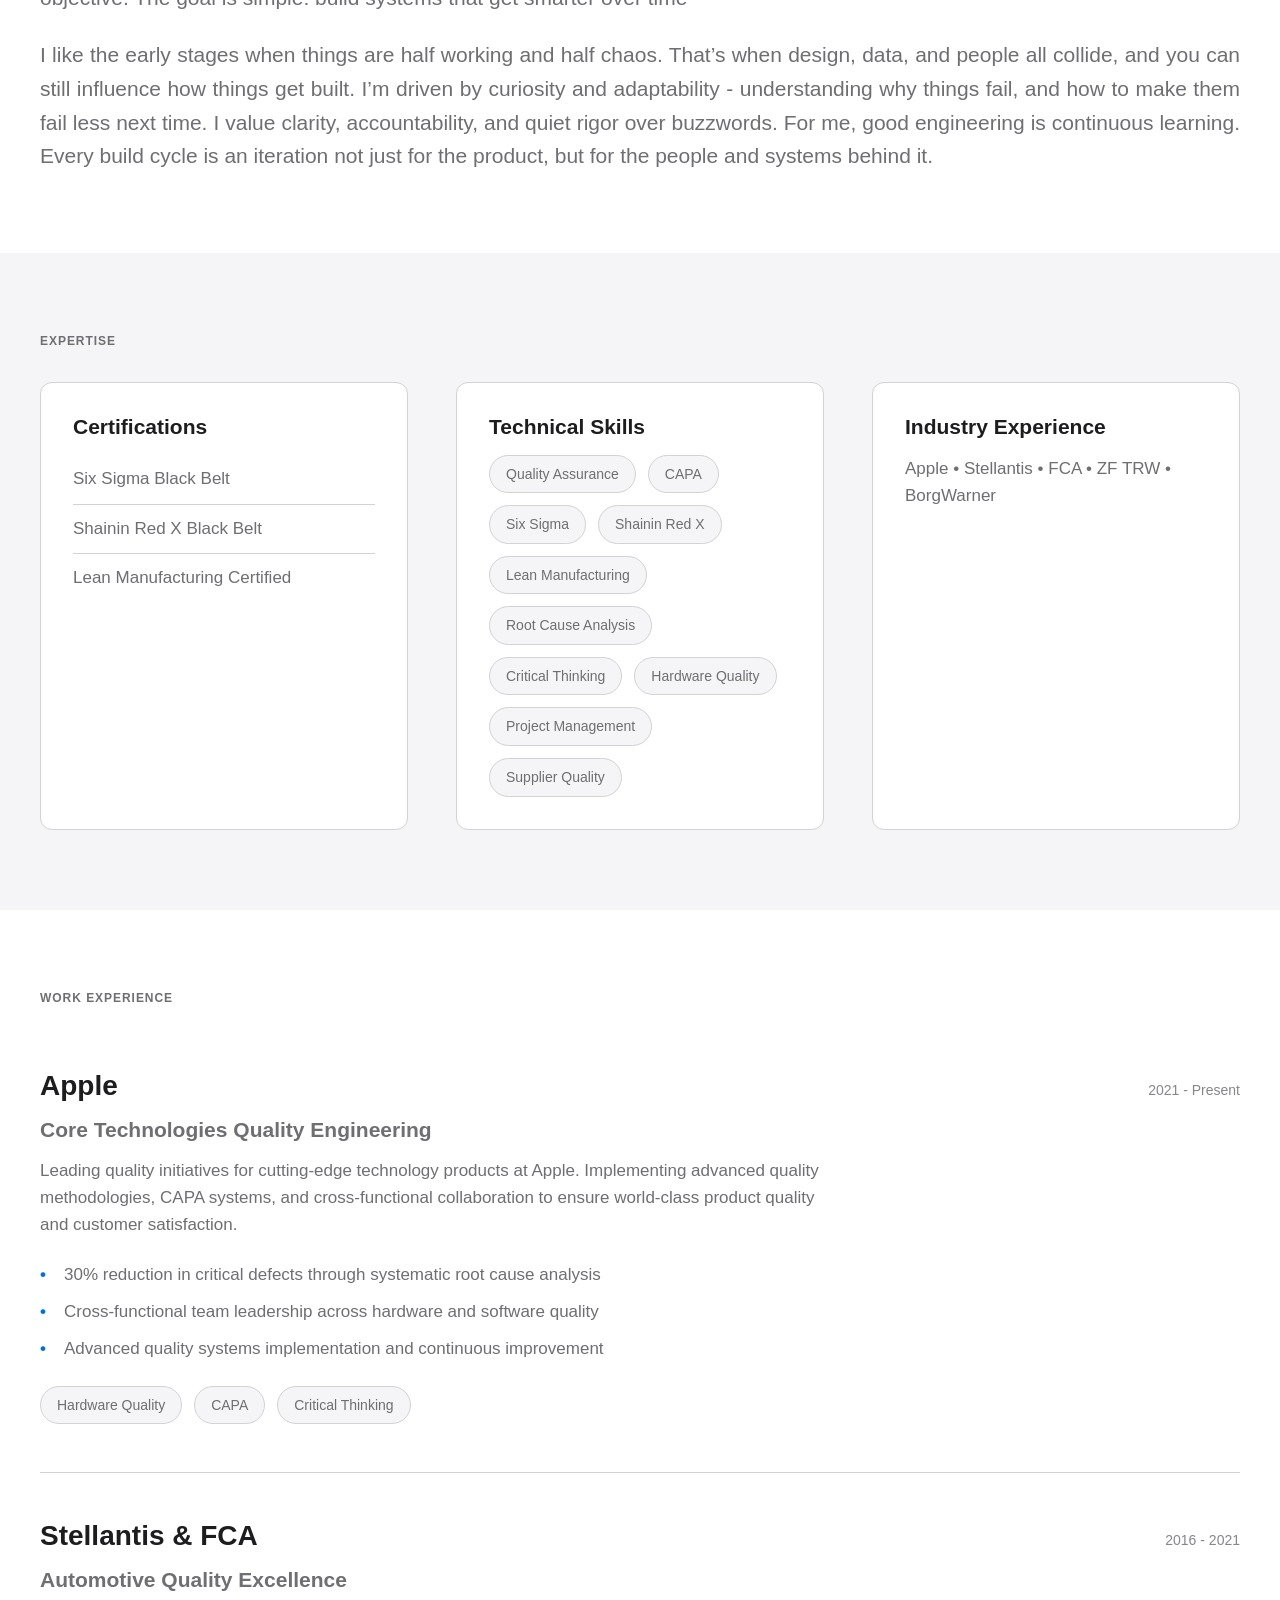
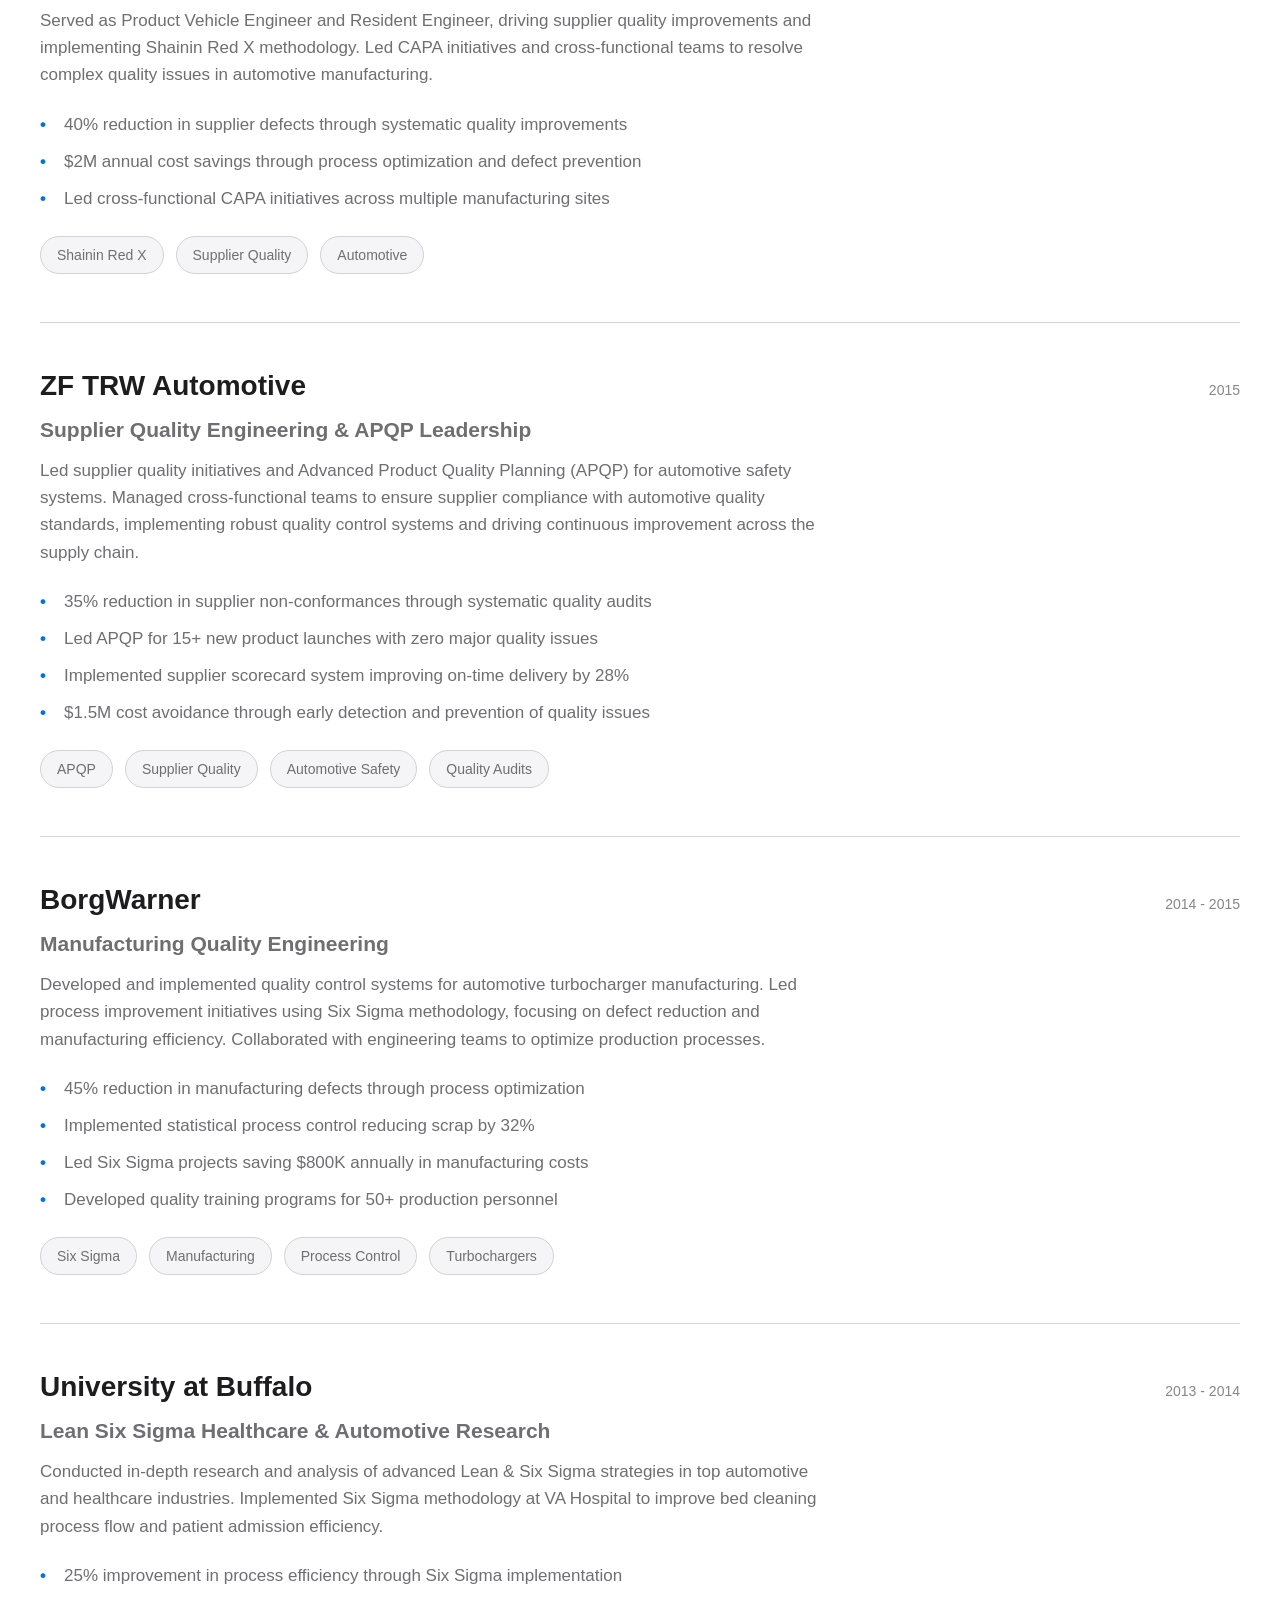
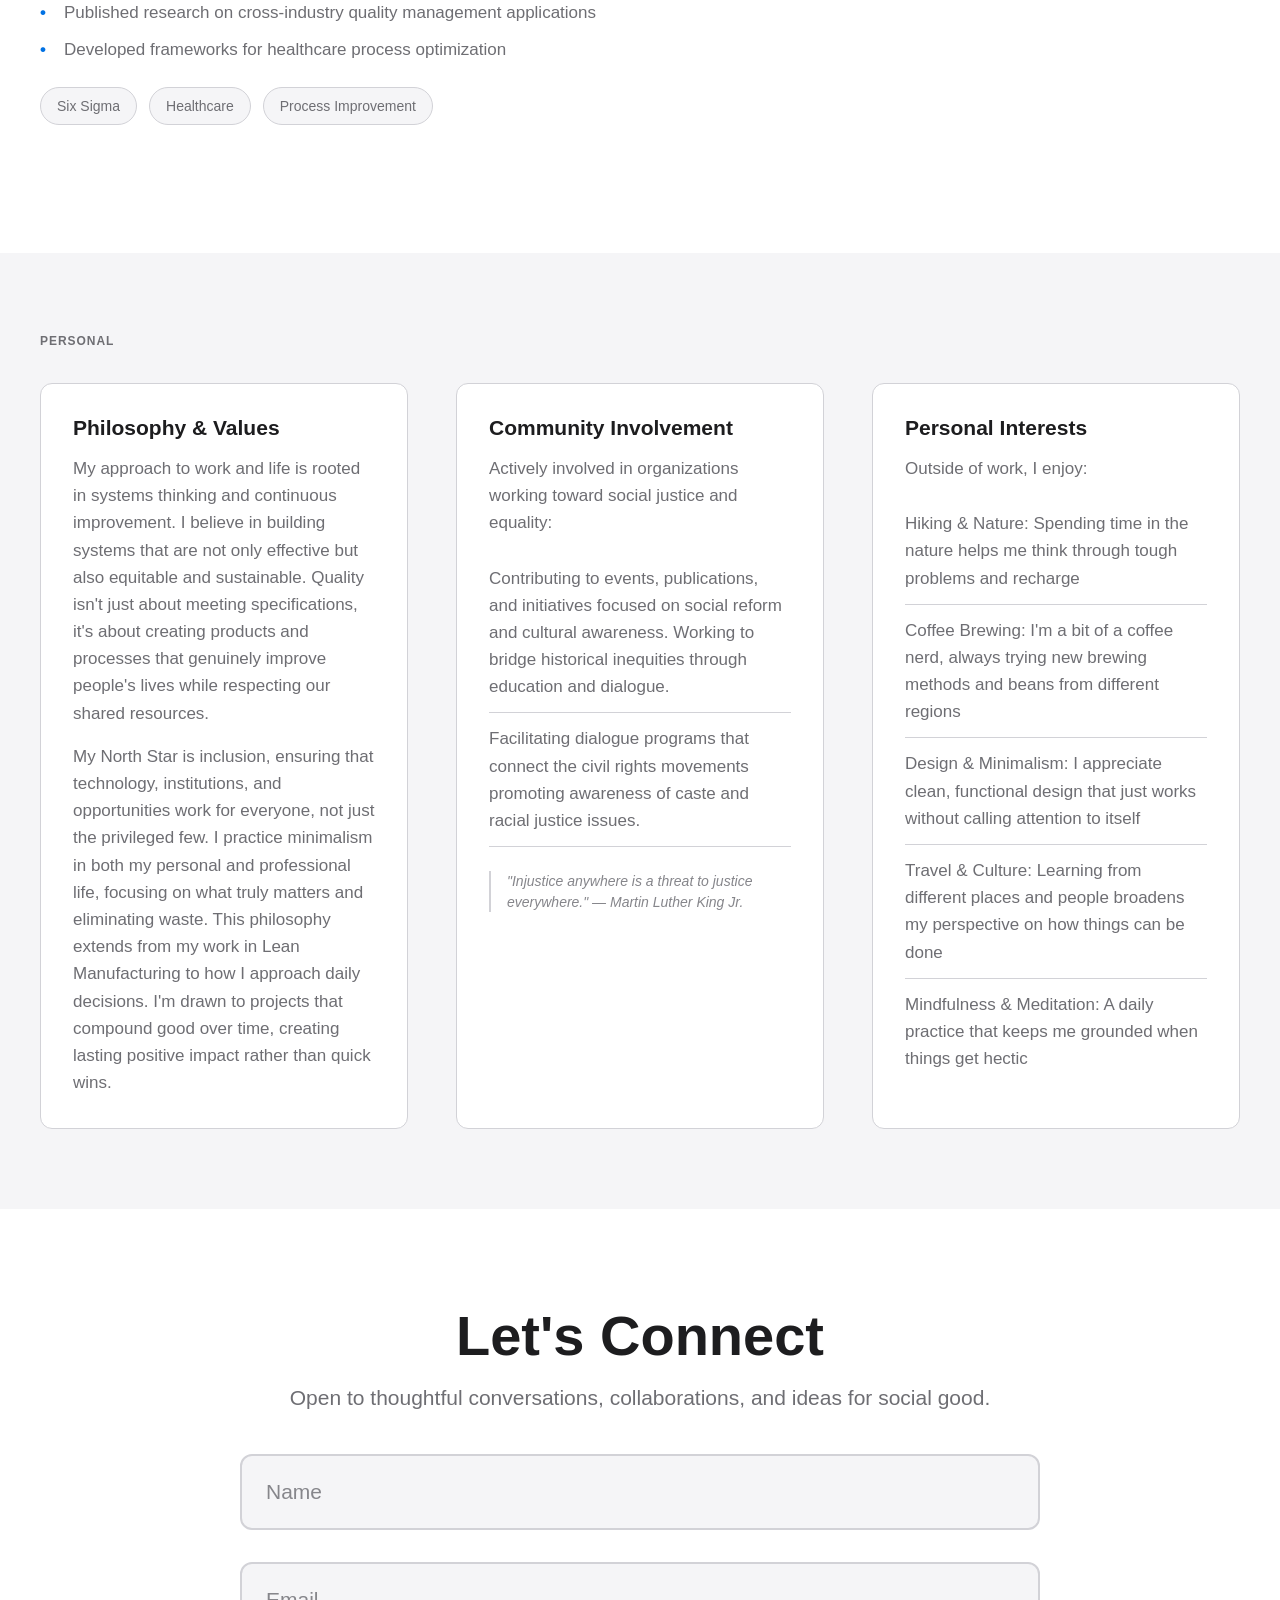
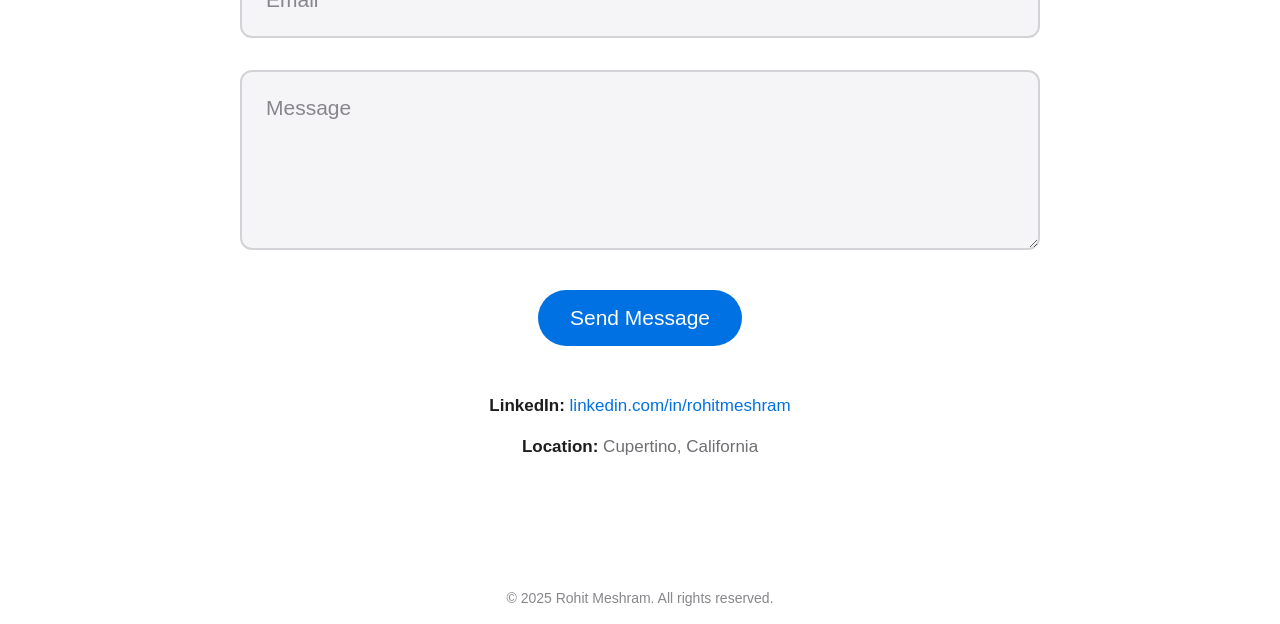
==== commit 359cd3b6: "update site content" ====
--- a/index.html
+++ b/index.html
@@ -170,7 +170,7 @@
              ======================================== -->
         <section class="work" id="work">
             <div class="container">
-                <span class="label">Featured Work</span>
+                <span class="label">Work Experience</span>
                 
                 <!-- PROJECT 1: EDIT company, dates, title, description, achievements, tags -->
                 <article class="project">
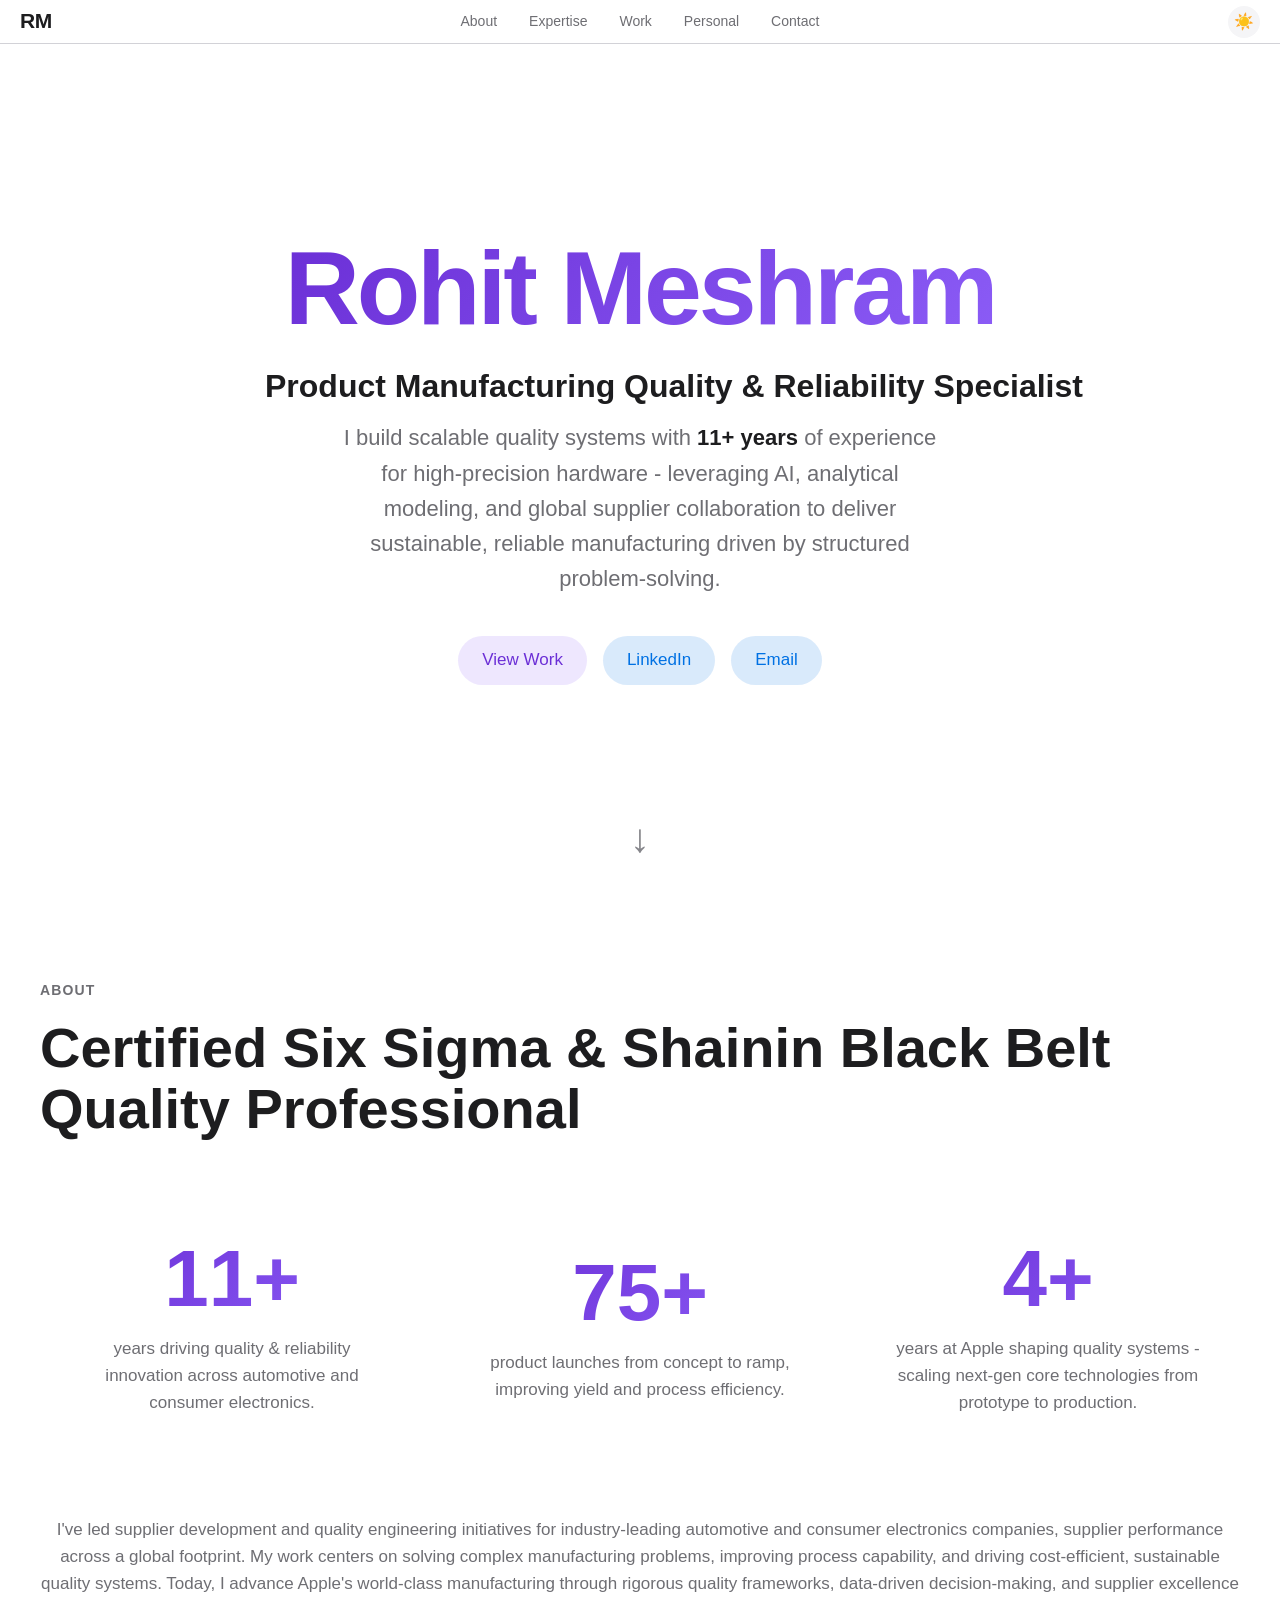
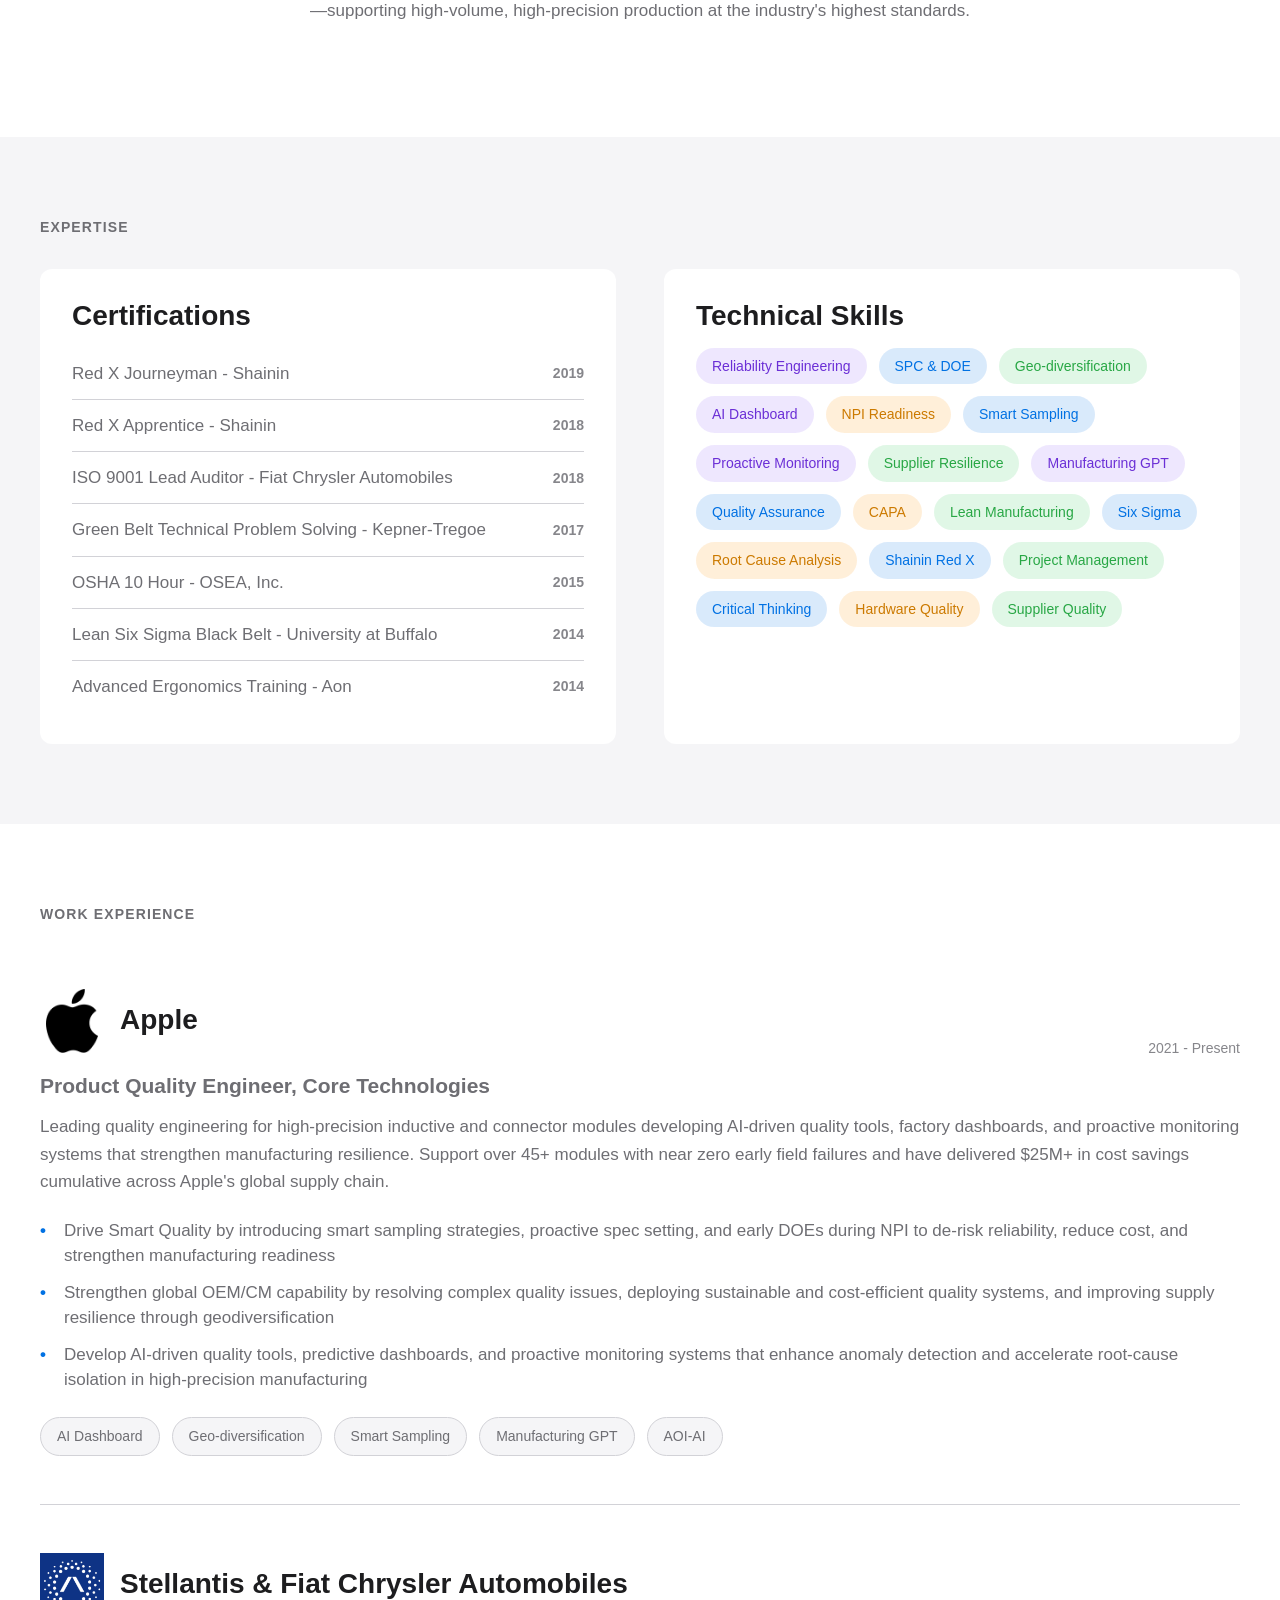
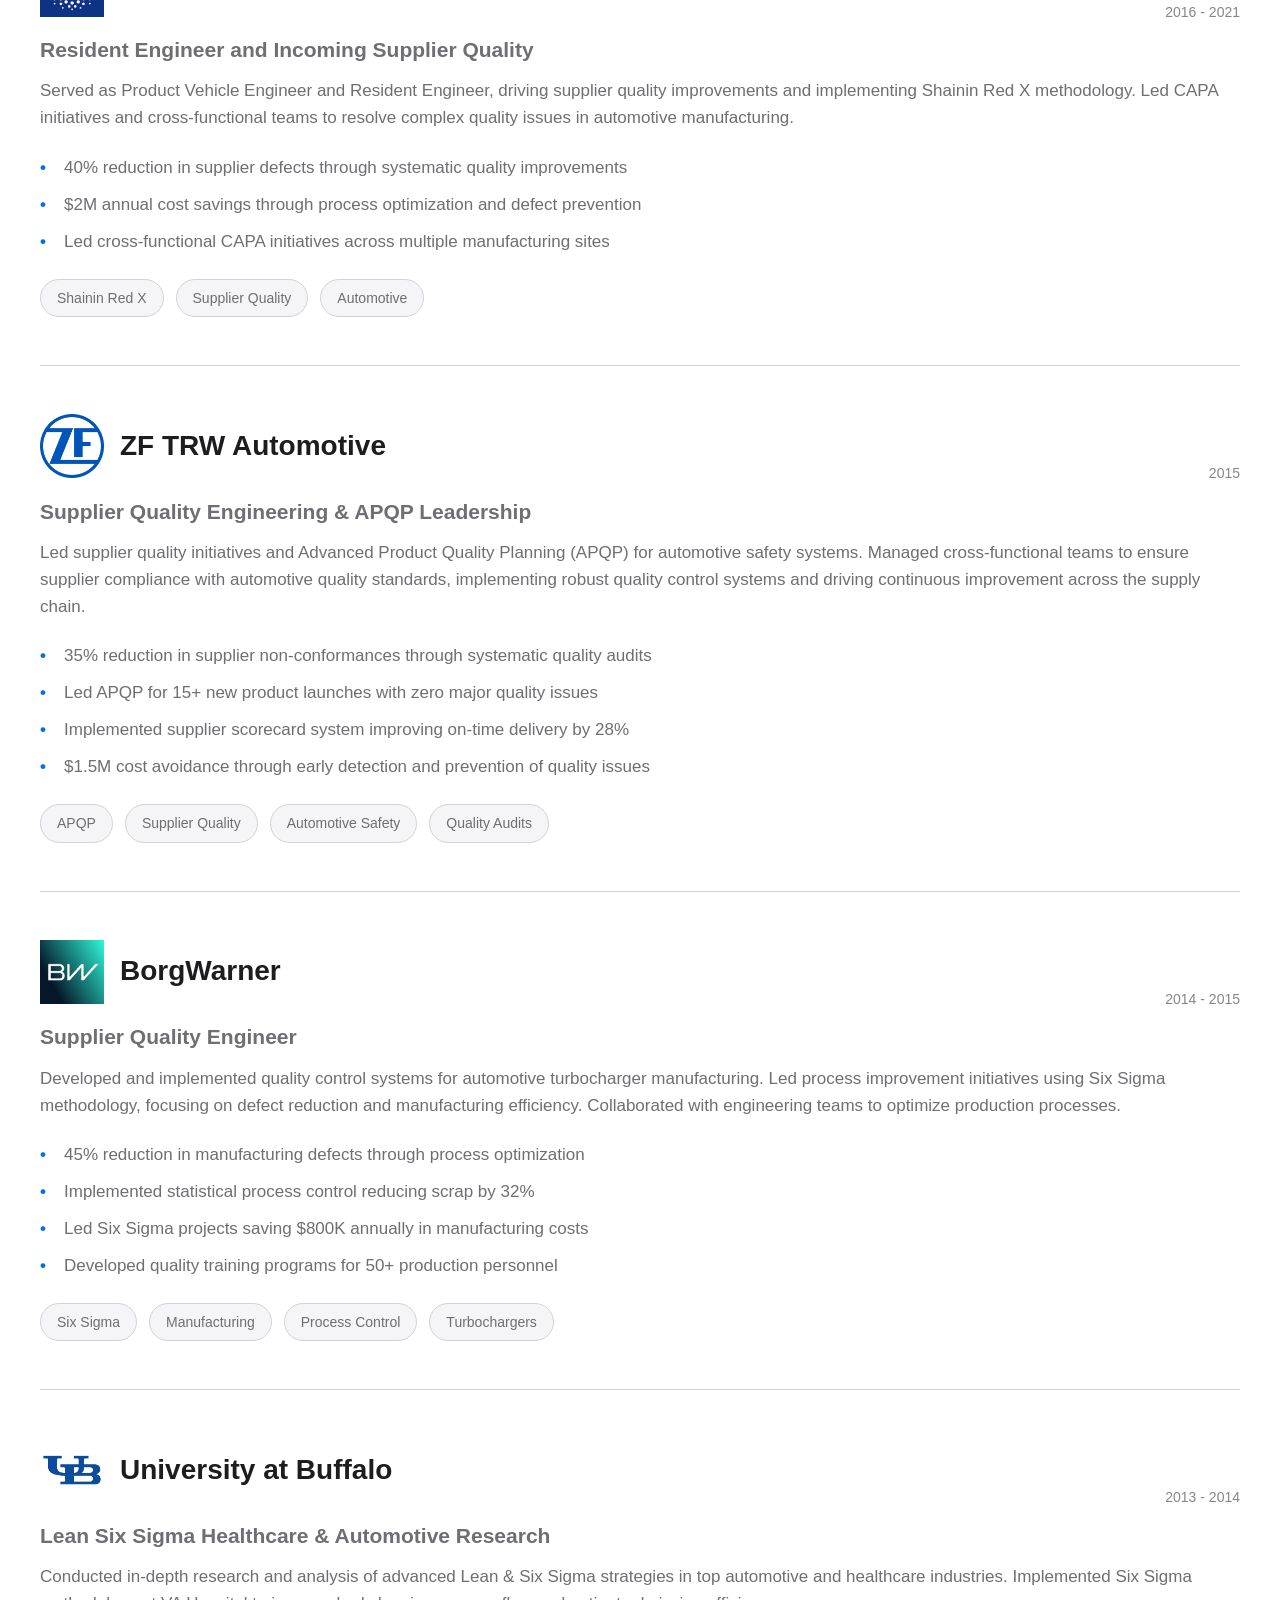
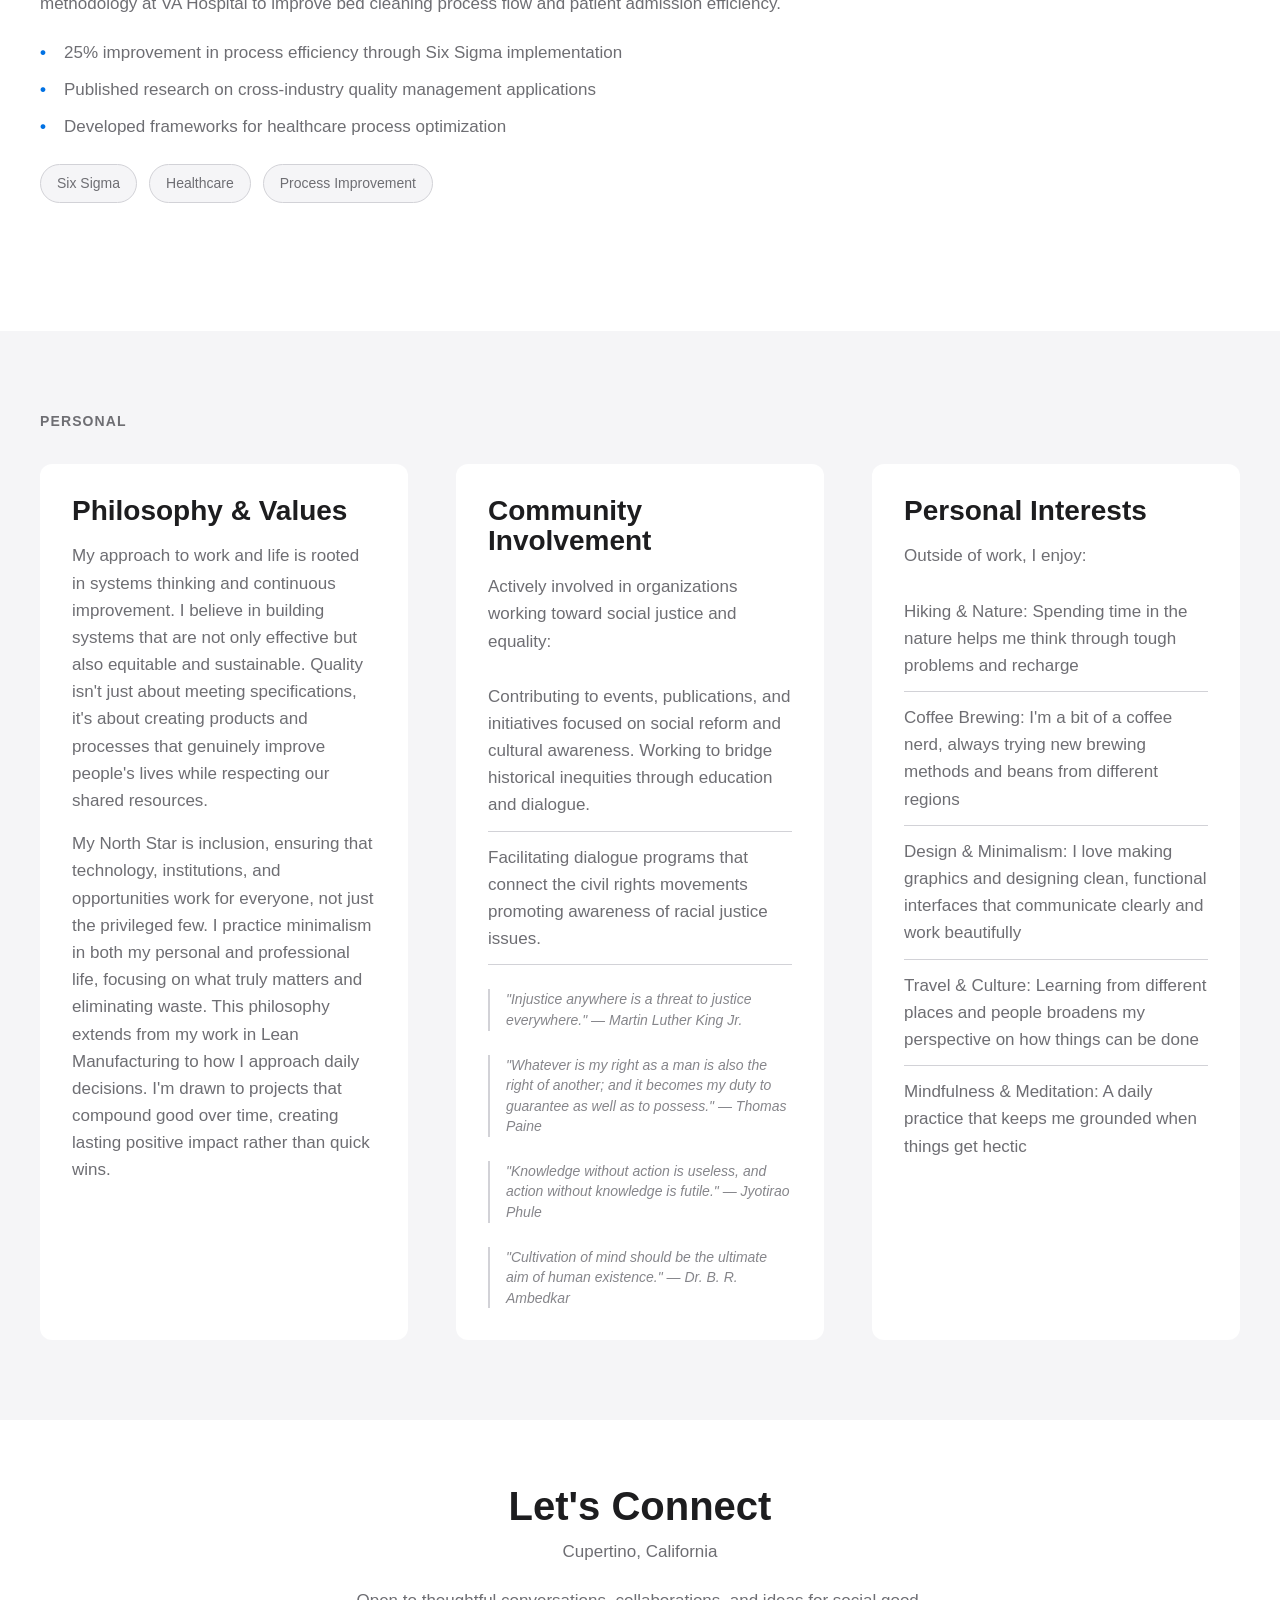
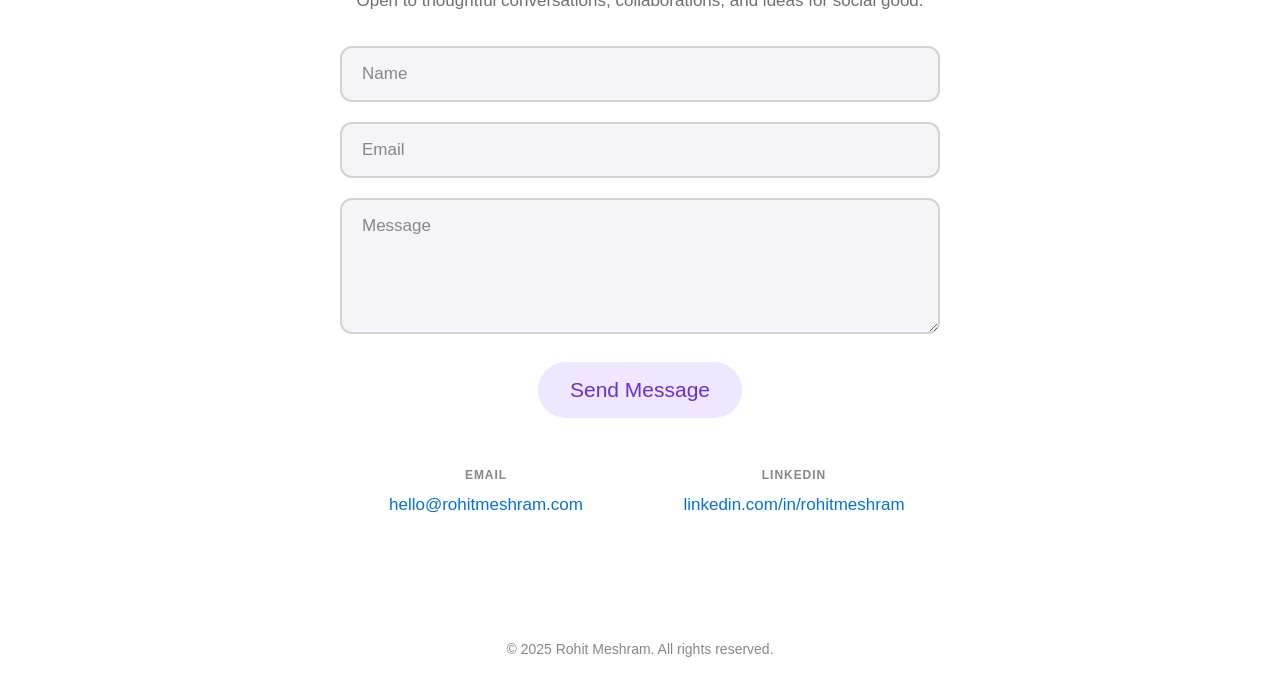
==== commit 12aedd26: "Update hero section styling and contact layout - Increased hero name font size (5.5rem mobile, 6.5re" ====
--- a/index.html
+++ b/index.html
@@ -52,12 +52,13 @@
                 
                 <!-- EDIT: Your professional tagline -->
                 <p class="hero__tagline">
-                    Engineer. Builder. Humanist. <br>
-                    Driving quality excellence through data-driven problem solving in manufacturing technology with sustainbility, purpose, and equitable innovation.
+                    <span class="hero__title-highlight">Product Manufacturing Quality & Reliability Specialist</span>
+                    I build scalable quality systems with <span class="highlight-text">11+ years</span> of experience for high-precision hardware - leveraging AI, analytical modeling, and global supplier collaboration to deliver sustainable, reliable manufacturing driven by structured problem-solving.
                 </p>
                 <div class="hero__cta">
                     <a href="#work" class="btn btn-primary">View Work</a>
                     <a href="https://linkedin.com/in/rohitmeshram" target="_blank" rel="noopener" class="btn btn-secondary">LinkedIn</a>
+                    <a href="mailto:hello@rohitmeshram.com" class="btn btn-secondary">Email</a>
                 </div>
             </div>
             <a href="#about" class="hero__scroll" aria-label="Scroll to content">
@@ -75,17 +76,17 @@
                 
                 <!-- EDIT: Your professional headline -->
                 <h2 class="section__title">
-                    Certified Six Sigma & Shainin Black Belt Quality Professional with a decade of manufacturing excellence
+                    Certified Six Sigma & Shainin Black Belt Quality Professional
                 </h2>
                 
                 <!-- EDIT: Your stats - change numbers and labels -->
                 <div class="stats">
                     <div class="stat">
-                        <div class="stat__value">10+</div>
+                        <div class="stat__value">11+</div>
                         <div class="stat__label">years driving quality & reliability innovation across automotive and consumer electronics.</div>
                     </div>
                     <div class="stat">
-                        <div class="stat__value">30+</div>
+                        <div class="stat__value">75+</div>
                         <div class="stat__label">product launches from concept to ramp, improving yield and process efficiency.</div>
                     </div>
                     <div class="stat">
@@ -96,21 +97,8 @@
 
                 <!-- EDIT: Your professional bio -->
                 <div class="bio">
-                    <p>
-                    I work in the gap between design and manufacturing - the place where prototypes have to prove they can survive the factory floor.
-                    My job is to build quality systems that help early concepts scale into reliable, manufacturable products.
-
-                      That means defining how we measure success before mass production begins - turning trial and error into repeatable, data-driven decisions.
-                    I’m constantly experimenting with new tools, analytics platforms, and AI-driven insights to make problem solving faster and more objective.
-                    The goal is simple: build systems that get smarter over time
-                    </p>
-                    <p>
-                        I like the early stages when things are half working and half chaos.
-                        That’s when design, data, and people all collide, and you can still influence how things get built.
-                        I’m driven by curiosity and adaptability - understanding why things fail, and how to make them fail less next time.
-                        I value clarity, accountability, and quiet rigor over buzzwords.
-
-                        For me, good engineering is continuous learning. Every build cycle is an iteration not just for the product, but for the people and systems behind it.
+                    <p class="bio__summary">
+                        I've led supplier development and quality engineering initiatives for industry-leading automotive and consumer electronics companies, supplier performance across a global footprint. My work centers on solving complex manufacturing problems, improving process capability, and driving cost-efficient, sustainable quality systems. Today, I advance Apple's world-class manufacturing through rigorous quality frameworks, data-driven decision-making, and supplier excellence—supporting high-volume, high-precision production at the industry's highest standards.
                     </p>
                 </div>
             </div>
@@ -129,9 +117,34 @@
                     <div class="expertise__block">
                         <h3 class="expertise__title">Certifications</h3>
                         <ul class="expertise__list">
-                            <li>Six Sigma Black Belt</li>
-                            <li>Shainin Red X Black Belt</li>
-                            <li>Lean Manufacturing Certified</li>
+                            <li>
+                                <span class="cert-name">Red X Journeyman - Shainin</span>
+                                <span class="cert-year">2019</span>
+                            </li>
+                            <li>
+                                <span class="cert-name">Red X Apprentice - Shainin</span>
+                                <span class="cert-year">2018</span>
+                            </li>
+                            <li>
+                                <span class="cert-name">ISO 9001 Lead Auditor - Fiat Chrysler Automobiles</span>
+                                <span class="cert-year">2018</span>
+                            </li>
+                            <li>
+                                <span class="cert-name">Green Belt Technical Problem Solving - Kepner-Tregoe</span>
+                                <span class="cert-year">2017</span>
+                            </li>
+                            <li>
+                                <span class="cert-name">OSHA 10 Hour - OSEA, Inc.</span>
+                                <span class="cert-year">2015</span>
+                            </li>
+                            <li>
+                                <span class="cert-name">Lean Six Sigma Black Belt - University at Buffalo</span>
+                                <span class="cert-year">2014</span>
+                            </li>
+                            <li>
+                                <span class="cert-name">Advanced Ergonomics Training - Aon</span>
+                                <span class="cert-year">2014</span>
+                            </li>
                         </ul>
                     </div>
 
@@ -139,25 +152,26 @@
                     <div class="expertise__block">
                         <h3 class="expertise__title">Technical Skills</h3>
                         <div class="skills">
-                            <span class="skill">Quality Assurance</span>
-                            <span class="skill">CAPA</span>
-                            <span class="skill">Six Sigma</span>
-                            <span class="skill">Shainin Red X</span>
-                            <span class="skill">Lean Manufacturing</span>
-                            <span class="skill">Root Cause Analysis</span>
-                            <span class="skill">Critical Thinking</span>
-                            <span class="skill">Hardware Quality</span>
-                            <span class="skill">Project Management</span>
-                            <span class="skill">Supplier Quality</span>
-                        </div>
-                    </div>
-
-                    <!-- EDIT: Update company list -->
-                    <div class="expertise__block">
-                        <h3 class="expertise__title">Industry Experience</h3>
-                        <p class="expertise__companies">
-                            Apple • Stellantis • FCA • ZF TRW • BorgWarner
-                        </p>
+                            <span class="skill skill--purple">Reliability Engineering</span>
+                            <span class="skill skill--blue">SPC & DOE</span>
+                            <span class="skill skill--green">Geo-diversification</span>
+                            <span class="skill skill--purple">AI Dashboard</span>
+                            <span class="skill skill--orange">NPI Readiness</span>
+                            <span class="skill skill--blue">Smart Sampling</span>
+                            <span class="skill skill--purple">Proactive Monitoring</span>
+                            <span class="skill skill--green">Supplier Resilience</span>
+                            <span class="skill skill--purple">Manufacturing GPT</span>
+                            <span class="skill skill--blue">Quality Assurance</span>
+                            <span class="skill skill--orange">CAPA</span>
+                            <span class="skill skill--green">Lean Manufacturing</span>
+                            <span class="skill skill--blue">Six Sigma</span>
+                            <span class="skill skill--orange">Root Cause Analysis</span>
+                            <span class="skill skill--blue">Shainin Red X</span>
+                            <span class="skill skill--green">Project Management</span>
+                            <span class="skill skill--blue">Critical Thinking</span>
+                            <span class="skill skill--orange">Hardware Quality</span>
+                            <span class="skill skill--green">Supplier Quality</span>
+                        </div>
                     </div>
                 </div>
             </div>
@@ -175,34 +189,40 @@
                 <!-- PROJECT 1: EDIT company, dates, title, description, achievements, tags -->
                 <article class="project">
                     <div class="project__header">
-                        <h3 class="project__company">Apple</h3>
+                        <div class="project__company-wrapper">
+                            <img src="assets/logos/apple.png" alt="Apple logo" class="project__logo" loading="lazy">
+                            <h3 class="project__company">Apple</h3>
+                        </div>
                         <span class="project__period">2021 - Present</span>
                     </div>
-                    <h4 class="project__title">Core Technologies Quality Engineering</h4>
+                    <h4 class="project__title">Product Quality Engineer, Core Technologies</h4>
                     <p class="project__description">
-                        Leading quality initiatives for cutting-edge technology products at Apple. 
-                        Implementing advanced quality methodologies, CAPA systems, and cross-functional 
-                        collaboration to ensure world-class product quality and customer satisfaction.
+                        Leading quality engineering for high-precision inductive and connector modules developing AI-driven quality tools, factory dashboards, and proactive monitoring systems that strengthen manufacturing resilience. Support over 45+ modules with near zero early field failures and have delivered $25M+ in cost savings cumulative across Apple's global supply chain.
                     </p>
                     <ul class="project__achievements">
-                        <li>30% reduction in critical defects through systematic root cause analysis</li>
-                        <li>Cross-functional team leadership across hardware and software quality</li>
-                        <li>Advanced quality systems implementation and continuous improvement</li>
+                        <li>Drive Smart Quality by introducing smart sampling strategies, proactive spec setting, and early DOEs during NPI to de-risk reliability, reduce cost, and strengthen manufacturing readiness</li>
+                        <li>Strengthen global OEM/CM capability by resolving complex quality issues, deploying sustainable and cost-efficient quality systems, and improving supply resilience through geodiversification</li>
+                        <li>Develop AI-driven quality tools, predictive dashboards, and proactive monitoring systems that enhance anomaly detection and accelerate root-cause isolation in high-precision manufacturing</li>
                     </ul>
                     <div class="project__tags">
-                        <span>Hardware Quality</span>
-                        <span>CAPA</span>
-                        <span>Critical Thinking</span>
+                        <span>AI Dashboard</span>
+                        <span>Geo-diversification</span>
+                        <span>Smart Sampling</span>
+                        <span>Manufacturing GPT</span>
+                        <span>AOI-AI</span>
                     </div>
                 </article>
 
                 <!-- PROJECT 2: EDIT all content below -->
                 <article class="project">
                     <div class="project__header">
-                        <h3 class="project__company">Stellantis & FCA</h3>
+                        <div class="project__company-wrapper">
+                            <img src="assets/logos/stellantis_square.png" alt="Stellantis logo" class="project__logo" loading="lazy">
+                            <h3 class="project__company">Stellantis & Fiat Chrysler Automobiles</h3>
+                        </div>
                         <span class="project__period">2016 - 2021</span>
                     </div>
-                    <h4 class="project__title">Automotive Quality Excellence</h4>
+                    <h4 class="project__title">Resident Engineer and Incoming Supplier Quality</h4>
                     <p class="project__description">
                         Served as Product Vehicle Engineer and Resident Engineer, driving supplier quality 
                         improvements and implementing Shainin Red X methodology. Led CAPA initiatives and 
@@ -223,7 +243,10 @@
                 <!-- PROJECT 3: EDIT all content below -->
                 <article class="project">
                     <div class="project__header">
-                        <h3 class="project__company">ZF TRW Automotive</h3>
+                        <div class="project__company-wrapper">
+                            <img src="assets/logos/zf-trw.png" alt="ZF TRW logo" class="project__logo" loading="lazy">
+                            <h3 class="project__company">ZF TRW Automotive</h3>
+                        </div>
                         <span class="project__period">2015</span>
                     </div>
                     <h4 class="project__title">Supplier Quality Engineering & APQP Leadership</h4>
@@ -250,10 +273,13 @@
                 <!-- PROJECT 4: EDIT all content below -->
                 <article class="project">
                     <div class="project__header">
-                        <h3 class="project__company">BorgWarner</h3>
+                        <div class="project__company-wrapper">
+                            <img src="assets/logos/borgwarner-squareLogo-1686150612606.webp" alt="BorgWarner logo" class="project__logo" loading="lazy">
+                            <h3 class="project__company">BorgWarner</h3>
+                        </div>
                         <span class="project__period">2014 - 2015</span>
                     </div>
-                    <h4 class="project__title">Manufacturing Quality Engineering</h4>
+                    <h4 class="project__title">Supplier Quality Engineer</h4>
                     <p class="project__description">
                         Developed and implemented quality control systems for automotive turbocharger manufacturing.
                         Led process improvement initiatives using Six Sigma methodology, focusing on defect reduction
@@ -276,7 +302,10 @@
                 <!-- Project 5: Research -->
                 <article class="project">
                     <div class="project__header">
-                        <h3 class="project__company">University at Buffalo</h3>
+                        <div class="project__company-wrapper">
+                            <img src="assets/logos/UB_saquare.jpeg" alt="University at Buffalo logo" class="project__logo" loading="lazy">
+                            <h3 class="project__company">University at Buffalo</h3>
+                        </div>
                         <span class="project__period">2013 - 2014</span>
                     </div>
                     <h4 class="project__title">Lean Six Sigma Healthcare & Automotive Research</h4>
@@ -340,9 +369,18 @@
                             historical inequities through education and dialogue.</li>
                             <li>Facilitating dialogue programs that connect the
                             civil rights movements
-                            promoting awareness of caste and racial justice issues.</li>
+                            promoting awareness of racial justice issues.</li>
                         <blockquote class="personal__quote">
                             "Injustice anywhere is a threat to justice everywhere." — Martin Luther King Jr.
+                        </blockquote>
+                        <blockquote class="personal__quote">
+                            "Whatever is my right as a man is also the right of another; and it becomes my duty to guarantee as well as to possess." — Thomas Paine
+                        </blockquote>
+                        <blockquote class="personal__quote">
+                            "Knowledge without action is useless, and action without knowledge is futile." — Jyotirao Phule
+                        </blockquote>
+                        <blockquote class="personal__quote">
+                            "Cultivation of mind should be the ultimate aim of human existence." — Dr. B. R. Ambedkar
                         </blockquote>
                         </ul>
                     </div>
@@ -358,8 +396,8 @@
                             tough problems and recharge</li>
                             <li>Coffee Brewing: I'm a bit of a coffee nerd, always trying new brewing methods
                             and beans from different regions</li>
-                            <li>Design & Minimalism: I appreciate clean, functional design that just works
-                            without calling attention to itself</li>
+                            <li>Design & Minimalism: I love making graphics and designing clean, functional
+                            interfaces that communicate clearly and work beautifully</li>
                             <li>Travel & Culture: Learning from different places and people broadens my
                             perspective on how things can be done</li>
                             <li>Mindfulness & Meditation: A daily practice that keeps me grounded when
@@ -378,6 +416,7 @@
         <section class="contact" id="contact">
             <div class="container">
                 <h2 class="contact__title">Let's Connect</h2>
+                <p class="contact__location">Cupertino, California</p>
                 <p class="contact__subtitle">
                     Open to thoughtful conversations, collaborations, and ideas for social good.
                 </p>
@@ -398,8 +437,16 @@
 
                 <!-- EDIT: Your contact information -->
                 <div class="contact__info">
-                    <p><strong>LinkedIn:</strong> <a href="https://linkedin.com/in/rohitmeshram" target="_blank" rel="noopener">linkedin.com/in/rohitmeshram</a></p>
-                    <p><strong>Location:</strong> Cupertino, California</p>
+                    <div class="contact__links">
+                        <a href="mailto:hello@rohitmeshram.com" class="contact__link">
+                            <span class="contact__link-label">Email</span>
+                            <span class="contact__link-value">hello@rohitmeshram.com</span>
+                        </a>
+                        <a href="https://www.linkedin.com/in/rohitmeshram" target="_blank" rel="noopener" class="contact__link">
+                            <span class="contact__link-label">LinkedIn</span>
+                            <span class="contact__link-value">linkedin.com/in/rohitmeshram</span>
+                        </a>
+                    </div>
                 </div>
             </div>
         </section>
--- a/css/style.css
+++ b/css/style.css
@@ -11,6 +11,9 @@
   --text-tertiary: #86868b;
   --accent: #0071e3;
   --border: #d2d2d7;
+  
+  /* Purple Gradient for Hero Name */
+  --purple-gradient: linear-gradient(135deg, #6B2FD6 0%, #8B5CF6 100%);
   
   /* Typography - System Fonts */
   --font-system: -apple-system, BlinkMacSystemFont, "SF Pro Display", 
@@ -127,7 +130,7 @@
 
 .label {
   display: block;
-  font-size: var(--text-xs);
+  font-size: var(--text-sm);
   font-weight: var(--weight-semibold);
   text-transform: uppercase;
   letter-spacing: 0.08em;
@@ -140,8 +143,10 @@
   font-weight: var(--weight-semibold);
   line-height: var(--leading-tight);
   margin-bottom: var(--space-8);
-  max-width: 100%;
-  text-align: left;
+  max-width: 1200px;
+  text-align: center;
+  margin-left: auto;
+  margin-right: auto;
 }
 
 @media (min-width: 768px) {
@@ -164,26 +169,42 @@
 }
 
 .btn-primary {
-  background: var(--accent);
-  color: #ffffff;
+  background: rgba(139, 92, 246, 0.15);
+  color: #6B2FD6;
+  border: none;
 }
 
 .btn-primary:hover {
-  background: #0077ed;
-  transform: translateY(-1px);
+  background: rgba(139, 92, 246, 0.25);
+  color: #6B2FD6;
+  transform: translateY(-2px);
+  box-shadow: 0 4px 12px rgba(139, 92, 246, 0.3);
   opacity: 1;
 }
 
 .btn-secondary {
-  background: transparent;
-  color: var(--accent);
-  border: 1px solid var(--border);
+  background: rgba(0, 113, 227, 0.15);
+  color: #0071e3;
+  border: none;
 }
 
 .btn-secondary:hover {
-  border-color: var(--accent);
-  transform: translateY(-1px);
+  background: rgba(0, 113, 227, 0.25);
+  color: #0071e3;
+  transform: translateY(-2px);
+  box-shadow: 0 4px 12px rgba(0, 113, 227, 0.3);
   opacity: 1;
+}
+
+/* Dark mode button adjustments */
+.dark .btn-primary {
+  background: rgba(139, 92, 246, 0.2);
+  color: #a78bfa;
+}
+
+.dark .btn-secondary {
+  background: rgba(41, 151, 255, 0.2);
+  color: #60a5fa;
 }
 
 .btn-large {
@@ -294,15 +315,19 @@
 }
 
 .hero__name {
-  font-size: var(--text-3xl);
+  font-size: 5.5rem;
   font-weight: var(--weight-bold);
   letter-spacing: -0.03em;
   margin-bottom: var(--space-4);
+  background: var(--purple-gradient);
+  -webkit-background-clip: text;
+  -webkit-text-fill-color: transparent;
+  background-clip: text;
 }
 
 @media (min-width: 768px) {
   .hero__name {
-    font-size: var(--text-4xl);
+    font-size: 6.5rem;
   }
 }
 
@@ -320,7 +345,7 @@
 }
 
 .hero__tagline {
-  font-size: var(--text-base);
+  font-size: 1.125rem;
   color: var(--text-secondary);
   line-height: var(--leading-relaxed);
   max-width: 600px;
@@ -329,7 +354,33 @@
 
 @media (min-width: 768px) {
   .hero__tagline {
-    font-size: var(--text-lg);
+    font-size: 1.375rem;
+  }
+}
+
+.highlight-text {
+  color: var(--text-primary);
+  font-weight: var(--weight-semibold);
+}
+
+.hero__title-highlight {
+  font-size: 1.5rem;
+  font-weight: var(--weight-semibold);
+  display: block;
+  margin-bottom: var(--space-2);
+  color: var(--text-primary);
+  text-align: center;
+  margin-left: auto;
+  margin-right: auto;
+  white-space: nowrap;
+  position: relative;
+  left: -50px;
+}
+
+@media (min-width: 768px) {
+  .hero__title-highlight {
+    font-size: 2rem;
+    left: -75px;
   }
 }
 
@@ -370,44 +421,104 @@
 .stats {
   display: grid;
   grid-template-columns: repeat(3, 1fr);
-  gap: var(--space-12);
-  margin: var(--space-12) 0;
-  max-width: 100%;
+  gap: var(--space-6);
+  margin: var(--space-12) auto;
+  max-width: 1200px;
 }
 
 .stat {
   text-align: center;
+  padding: var(--space-10);
+  background: #ffffff;
+  border-radius: 18px;
+  border: none;
+  transition: all var(--transition);
+  min-height: 280px;
+  display: flex;
+  flex-direction: column;
+  justify-content: center;
+}
+
+.dark .stat {
+  background: var(--bg-secondary);
+}
+
+.stat:hover {
+  transform: translateY(-4px);
+  box-shadow: 0 8px 24px rgba(0, 0, 0, 0.12);
+}
+
+.dark .stat:hover {
+  box-shadow: 0 8px 24px rgba(255, 255, 255, 0.12);
 }
 
 .stat__value {
-  font-size: var(--text-3xl);
+  font-size: var(--text-4xl);
   font-weight: var(--weight-bold);
-  color: var(--text-primary);
-  margin-bottom: var(--space-2);
+  background: var(--purple-gradient);
+  -webkit-background-clip: text;
+  -webkit-text-fill-color: transparent;
+  background-clip: text;
+  margin-bottom: var(--space-4);
+  line-height: 1;
 }
 
 .stat__label {
-  font-size: var(--text-sm);
-  color: var(--text-secondary);
-  text-transform: uppercase;
-  letter-spacing: 0.05em;
+  font-size: var(--text-base);
+  color: var(--text-secondary);
+  line-height: var(--leading-relaxed);
 }
 
 .bio {
+  max-width: 1200px;
+  margin: var(--space-12) auto 0;
+}
+
+.bio__summary {
+  font-size: var(--text-base);
+  color: var(--text-secondary);
+  line-height: var(--leading-relaxed);
+  margin-bottom: var(--space-8);
+  text-align: center;
+}
+
+.bio__highlights {
+  list-style: none;
+  margin-top: var(--space-8);
+  text-align: left;
+  display: inline-block;
   max-width: 100%;
-  margin-top: var(--space-12);
-}
-
-.bio p {
+}
+
+.bio__highlights li {
+  font-size: var(--text-base);
+  color: var(--text-secondary);
+  padding-left: var(--space-8);
+  margin-bottom: var(--space-5);
+  position: relative;
+  line-height: var(--leading-relaxed);
+}
+
+.bio__highlights li::before {
+  content: '●';
+  position: absolute;
+  left: 0;
+  color: var(--accent);
   font-size: var(--text-lg);
-  color: var(--text-secondary);
-  line-height: var(--leading-relaxed);
-  margin-bottom: var(--space-6);
-  text-align: justify;
-}
-
-.bio p:last-child {
+}
+
+.bio__highlights li:last-child {
   margin-bottom: 0;
+}
+
+/* Center the bio section content */
+.about .container {
+  text-align: center;
+}
+
+.about .label,
+.about .section__title {
+  text-align: left;
 }
 
 /*=============== EXPERTISE SECTION ===============*/
@@ -432,13 +543,14 @@
   padding: var(--space-8);
   background: var(--bg-primary);
   border-radius: 12px;
-  border: 1px solid var(--border);
+  border: none;
 }
 
 .expertise__title {
-  font-size: var(--text-lg);
+  font-size: var(--text-xl);
   font-weight: var(--weight-semibold);
   margin-bottom: var(--space-4);
+  color: var(--text-primary);
 }
 
 .expertise__list {
@@ -450,10 +562,26 @@
   color: var(--text-secondary);
   padding: var(--space-3) 0;
   border-bottom: 1px solid var(--border);
+  line-height: var(--leading-relaxed);
+  display: flex;
+  justify-content: space-between;
+  align-items: center;
+  gap: var(--space-4);
 }
 
 .expertise__list li:last-child {
   border-bottom: none;
+}
+
+.cert-name {
+  flex: 1;
+}
+
+.cert-year {
+  font-weight: var(--weight-semibold);
+  color: var(--text-tertiary);
+  font-size: var(--text-sm);
+  flex-shrink: 0;
 }
 
 .skills {
@@ -465,16 +593,91 @@
 .skill {
   padding: var(--space-2) var(--space-4);
   background: var(--bg-secondary);
-  border: 1px solid var(--border);
+  border: none;
   border-radius: 20px;
   font-size: var(--text-sm);
   color: var(--text-secondary);
   transition: all var(--transition);
+  cursor: pointer;
 }
 
 .skill:hover {
-  border-color: var(--accent);
-  color: var(--accent);
+  transform: translateY(-2px) scale(1.05);
+  box-shadow: 0 4px 12px rgba(0, 0, 0, 0.1);
+}
+
+.dark .skill:hover {
+  box-shadow: 0 4px 12px rgba(255, 255, 255, 0.1);
+}
+
+/* Skill color variations */
+.skill--purple {
+  background: rgba(139, 92, 246, 0.15);
+  border: none;
+  color: #6B2FD6;
+}
+
+.skill--purple:hover {
+  background: rgba(139, 92, 246, 0.25);
+  color: #6B2FD6;
+  box-shadow: 0 4px 12px rgba(139, 92, 246, 0.3);
+}
+
+.skill--blue {
+  background: rgba(0, 113, 227, 0.15);
+  border: none;
+  color: #0071e3;
+}
+
+.skill--blue:hover {
+  background: rgba(0, 113, 227, 0.25);
+  color: #0071e3;
+  box-shadow: 0 4px 12px rgba(0, 113, 227, 0.3);
+}
+
+.skill--green {
+  background: rgba(52, 199, 89, 0.15);
+  border: none;
+  color: #28a745;
+}
+
+.skill--green:hover {
+  background: rgba(52, 199, 89, 0.25);
+  color: #28a745;
+  box-shadow: 0 4px 12px rgba(52, 199, 89, 0.3);
+}
+
+.skill--orange {
+  background: rgba(255, 149, 0, 0.15);
+  border: none;
+  color: #cc7a00;
+}
+
+.skill--orange:hover {
+  background: rgba(255, 149, 0, 0.25);
+  color: #cc7a00;
+  box-shadow: 0 4px 12px rgba(255, 149, 0, 0.3);
+}
+
+/* Dark mode adjustments */
+.dark .skill--purple {
+  background: rgba(139, 92, 246, 0.2);
+  color: #a78bfa;
+}
+
+.dark .skill--blue {
+  background: rgba(41, 151, 255, 0.2);
+  color: #60a5fa;
+}
+
+.dark .skill--green {
+  background: rgba(52, 199, 89, 0.2);
+  color: #4ade80;
+}
+
+.dark .skill--orange {
+  background: rgba(255, 159, 10, 0.2);
+  color: #fbbf24;
 }
 
 .expertise__companies {
@@ -506,6 +709,27 @@
   gap: var(--space-2);
 }
 
+/* Company wrapper for logo + name */
+.project__company-wrapper {
+  display: flex;
+  align-items: center;
+  gap: var(--space-4);
+}
+
+/* Logo styling */
+.project__logo {
+  width: 64px;
+  height: 64px;
+  object-fit: contain;
+  transition: all var(--transition);
+  flex-shrink: 0;
+}
+
+/* Logo hover effect */
+.project__logo:hover {
+  transform: scale(1.05);
+}
+
 .project__company {
   font-size: var(--text-xl);
   font-weight: var(--weight-bold);
@@ -529,7 +753,6 @@
   color: var(--text-secondary);
   line-height: var(--leading-relaxed);
   margin-bottom: var(--space-6);
-  max-width: 800px;
 }
 
 .project__achievements {
@@ -566,6 +789,19 @@
   border-radius: 20px;
   font-size: var(--text-sm);
   color: var(--text-secondary);
+  transition: all var(--transition);
+  cursor: pointer;
+}
+
+.project__tags span:hover {
+  border-color: var(--accent);
+  color: var(--accent);
+  transform: translateY(-2px) scale(1.05);
+  box-shadow: 0 4px 12px rgba(0, 0, 0, 0.1);
+}
+
+.dark .project__tags span:hover {
+  box-shadow: 0 4px 12px rgba(255, 255, 255, 0.1);
 }
 
 /*=============== PERSONAL SECTION ===============*/
@@ -590,11 +826,11 @@
   padding: var(--space-8);
   background: var(--bg-primary);
   border-radius: 12px;
-  border: 1px solid var(--border);
+  border: none;
 }
 
 .personal__title {
-  font-size: var(--text-lg);
+  font-size: var(--text-xl);
   font-weight: var(--weight-semibold);
   margin-bottom: var(--space-4);
   color: var(--text-primary);
@@ -662,9 +898,10 @@
 }
 
 .values__title {
-  font-size: var(--text-lg);
+  font-size: var(--text-xl);
   font-weight: var(--weight-semibold);
   margin-bottom: var(--space-4);
+  color: var(--text-primary);
 }
 
 .values__text {
@@ -701,43 +938,43 @@
 
 /*=============== CONTACT SECTION ===============*/
 .contact {
-  padding: var(--space-24) 0;
+  padding: var(--space-16) 0;
   text-align: center;
 }
 
 .contact__title {
-  font-size: var(--text-2xl);
+  font-size: var(--text-xl);
   font-weight: var(--weight-bold);
-  margin-bottom: var(--space-4);
+  margin-bottom: var(--space-3);
 }
 
 @media (min-width: 768px) {
   .contact__title {
-    font-size: var(--text-3xl);
+    font-size: var(--text-2xl);
   }
 }
 
 .contact__subtitle {
-  font-size: var(--text-lg);
-  color: var(--text-secondary);
-  margin-bottom: var(--space-10);
+  font-size: var(--text-base);
+  color: var(--text-secondary);
+  margin-bottom: var(--space-8);
 }
 
 .contact__form {
-  max-width: 800px;
-  margin: 0 auto var(--space-12);
+  max-width: 600px;
+  margin: 0 auto var(--space-8);
 }
 
 .form__group {
-  margin-bottom: var(--space-8);
+  margin-bottom: var(--space-5);
 }
 
 .form__input,
 .form__textarea {
   width: 100%;
-  padding: var(--space-6) var(--space-6);
+  padding: var(--space-4) var(--space-5);
   font-family: var(--font-system);
-  font-size: var(--text-lg);
+  font-size: var(--text-base);
   color: var(--text-primary);
   background: var(--bg-secondary);
   border: 2px solid var(--border);
@@ -754,7 +991,7 @@
 
 .form__textarea {
   resize: vertical;
-  min-height: 180px;
+  min-height: 120px;
 }
 
 .form__input::placeholder,
@@ -794,15 +1031,62 @@
   margin-right: auto;
 }
 
-.contact__info p {
-  font-size: var(--text-base);
-  color: var(--text-secondary);
-  margin-bottom: var(--space-4);
-}
-
-.contact__info strong {
-  color: var(--text-primary);
+.contact__links {
+  display: flex;
+  flex-direction: column;
+  gap: var(--space-4);
+  margin-bottom: var(--space-6);
+}
+
+@media (min-width: 768px) {
+  .contact__links {
+    flex-direction: row;
+    justify-content: center;
+  }
+}
+
+.contact__link {
+  display: flex;
+  flex-direction: column;
+  align-items: center;
+  padding: var(--space-4) var(--space-5);
+  background: transparent;
+  border: 1px solid transparent;
+  border-radius: 8px;
+  transition: all var(--transition);
+  text-decoration: none;
+  flex: 1;
+  min-width: 0;
+}
+
+.contact__link:hover {
+  border-color: var(--border);
+  background: var(--bg-secondary);
+  transform: translateY(-2px);
+  opacity: 1;
+}
+
+.contact__link-label {
+  font-size: var(--text-xs);
   font-weight: var(--weight-semibold);
+  text-transform: uppercase;
+  letter-spacing: 0.08em;
+  color: var(--text-tertiary);
+  margin-bottom: var(--space-2);
+}
+
+.contact__link-value {
+  font-size: var(--text-base);
+  font-weight: var(--weight-medium);
+  color: var(--accent);
+  word-break: break-all;
+}
+
+.contact__location {
+  font-size: var(--text-base);
+  color: var(--text-secondary);
+  margin-top: var(--space-2);
+  margin-bottom: var(--space-6);
 }
 
 /*=============== FOOTER ===============*/
@@ -850,4 +1134,18 @@
   .personal__grid {
     grid-template-columns: 1fr;
   }
+  
+  /* Responsive logo sizing */
+  .project__logo {
+    width: 52px;
+    height: 52px;
+  }
+  
+  .project__company-wrapper {
+    gap: var(--space-3);
+  }
+  
+  .project__company {
+    font-size: var(--text-lg);
+  }
 }
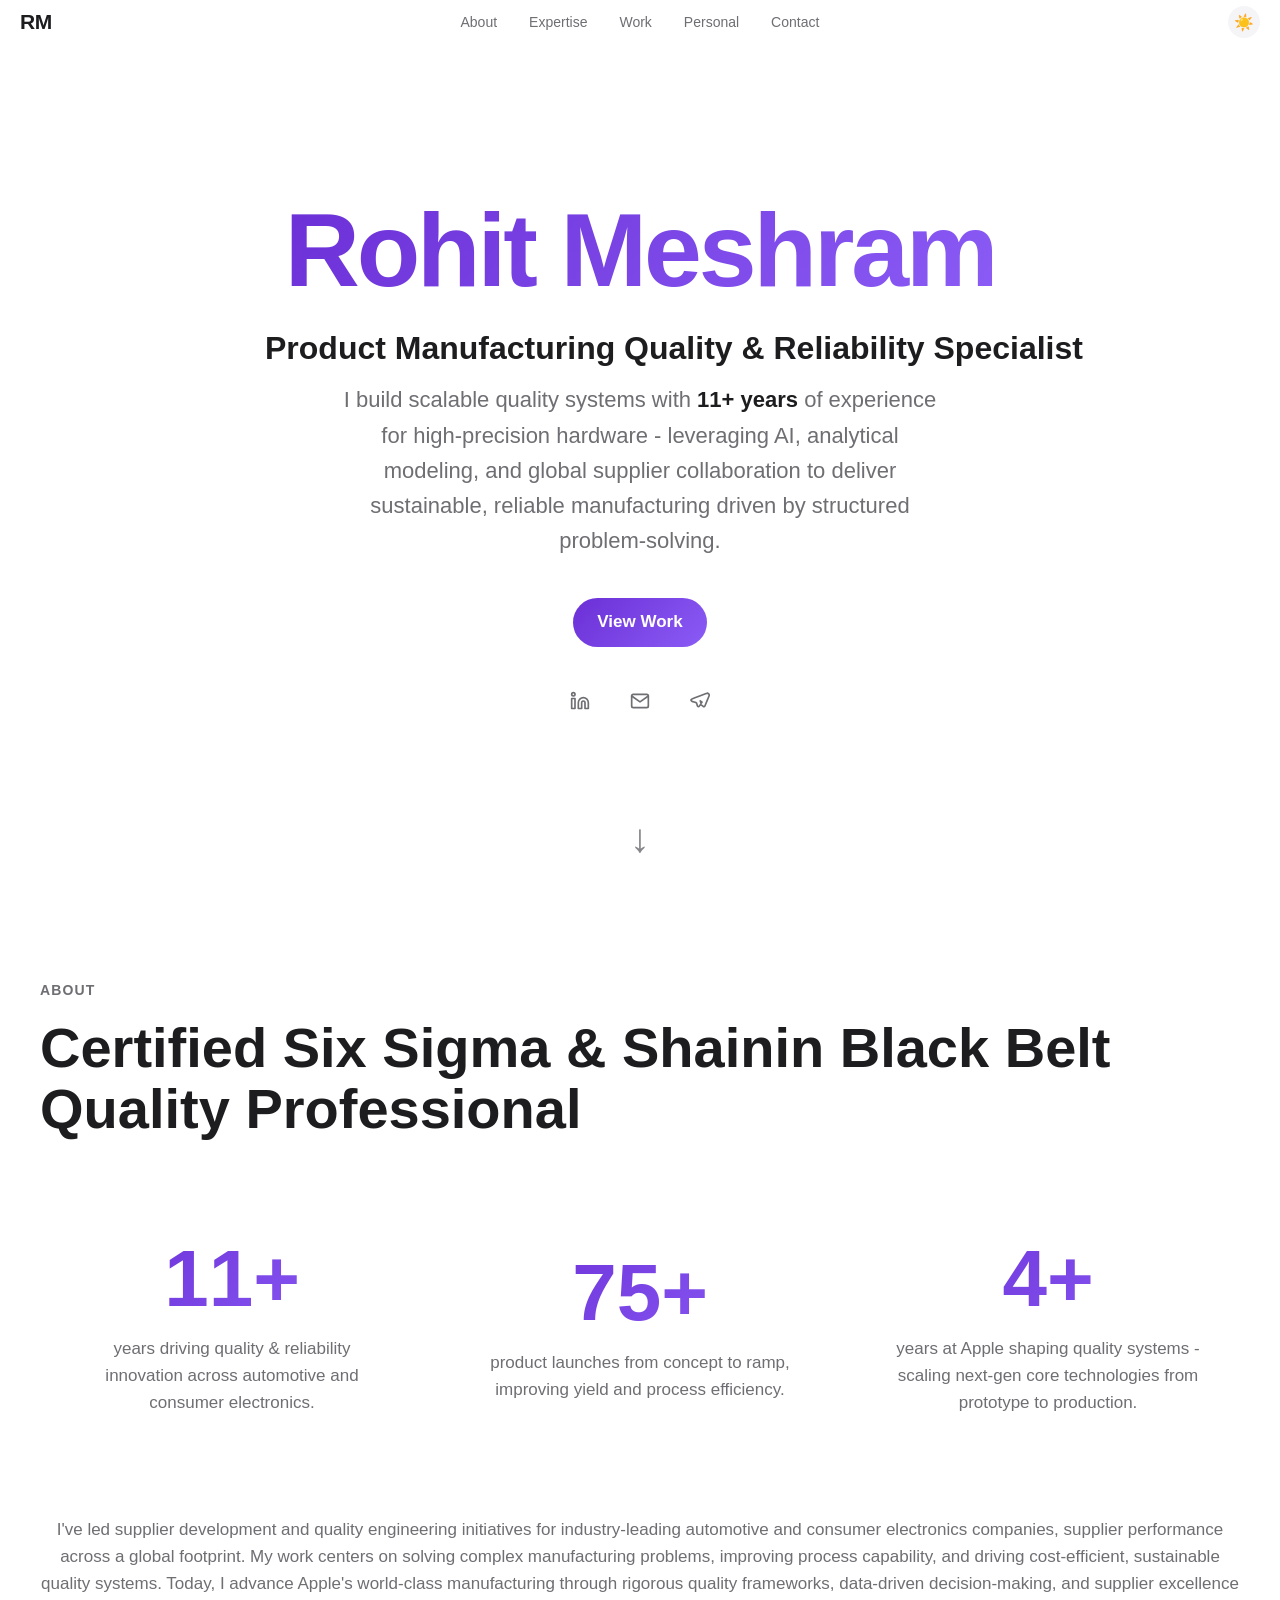
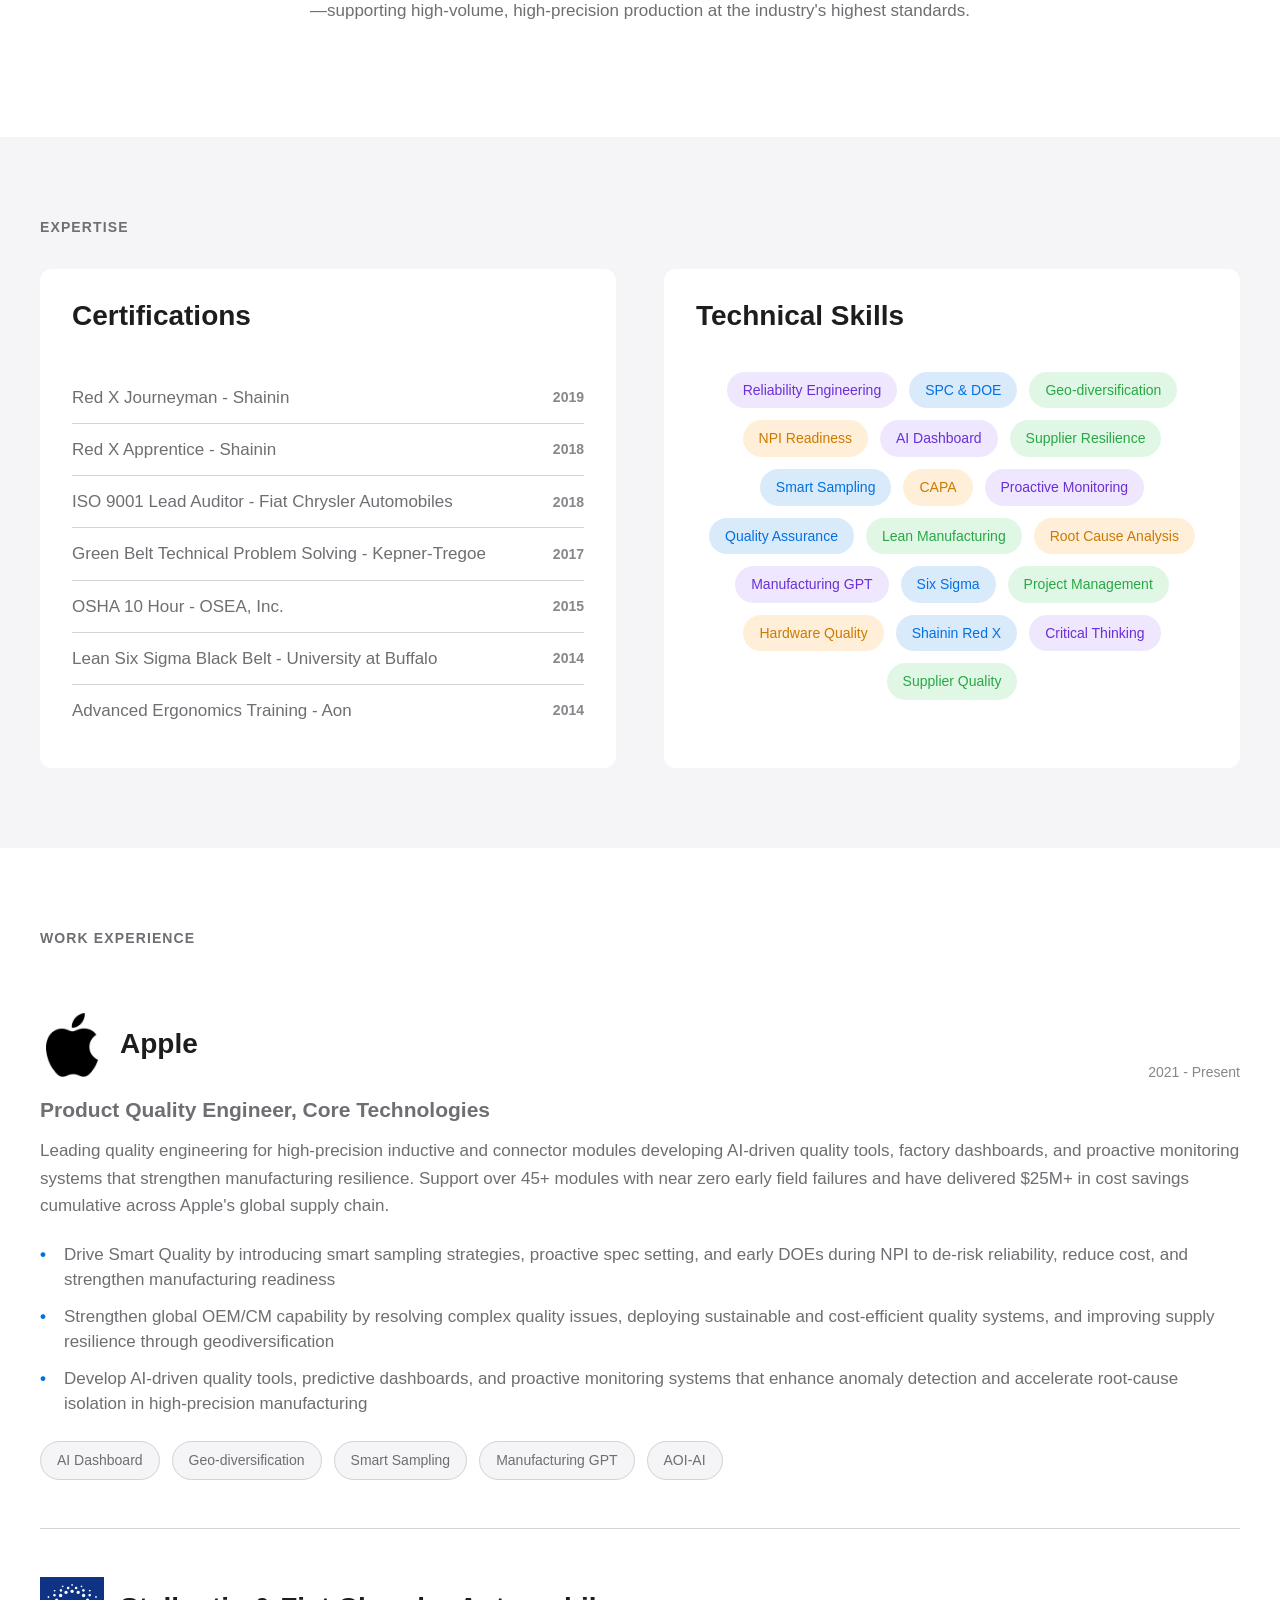
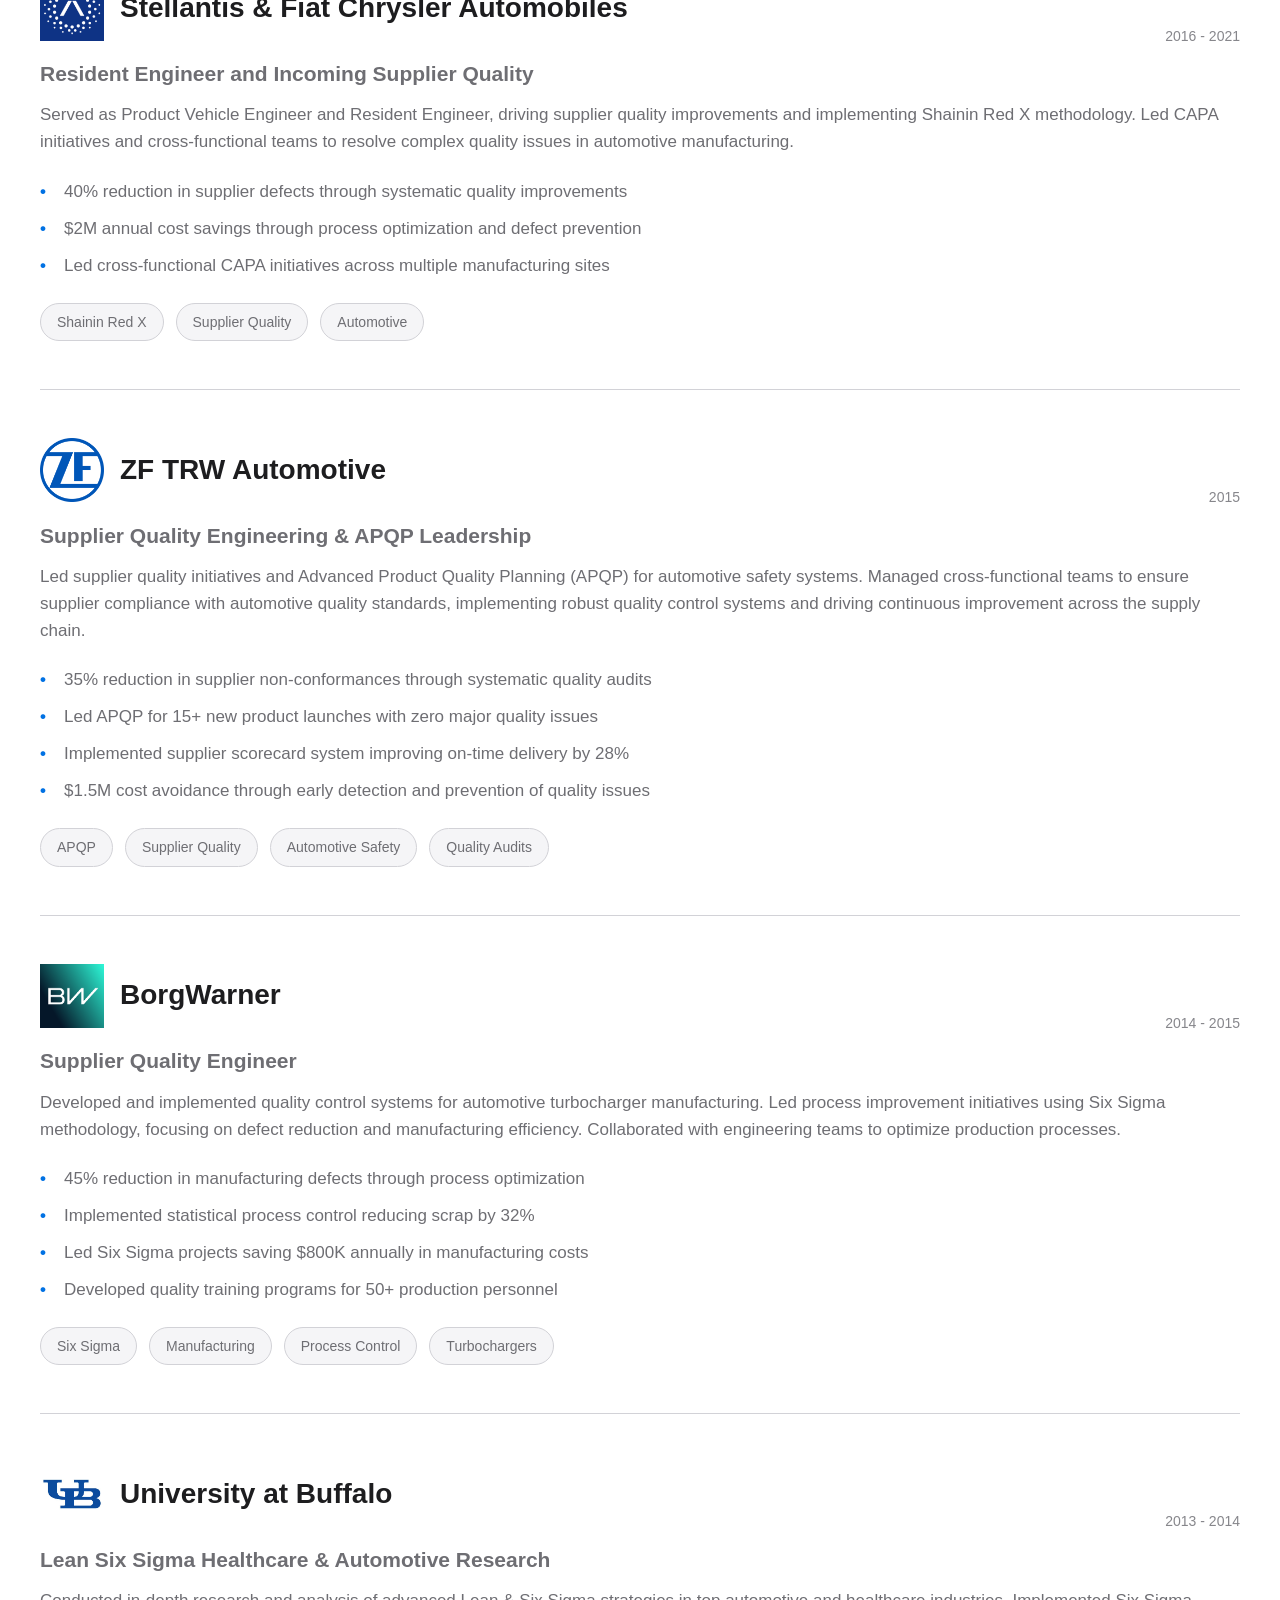
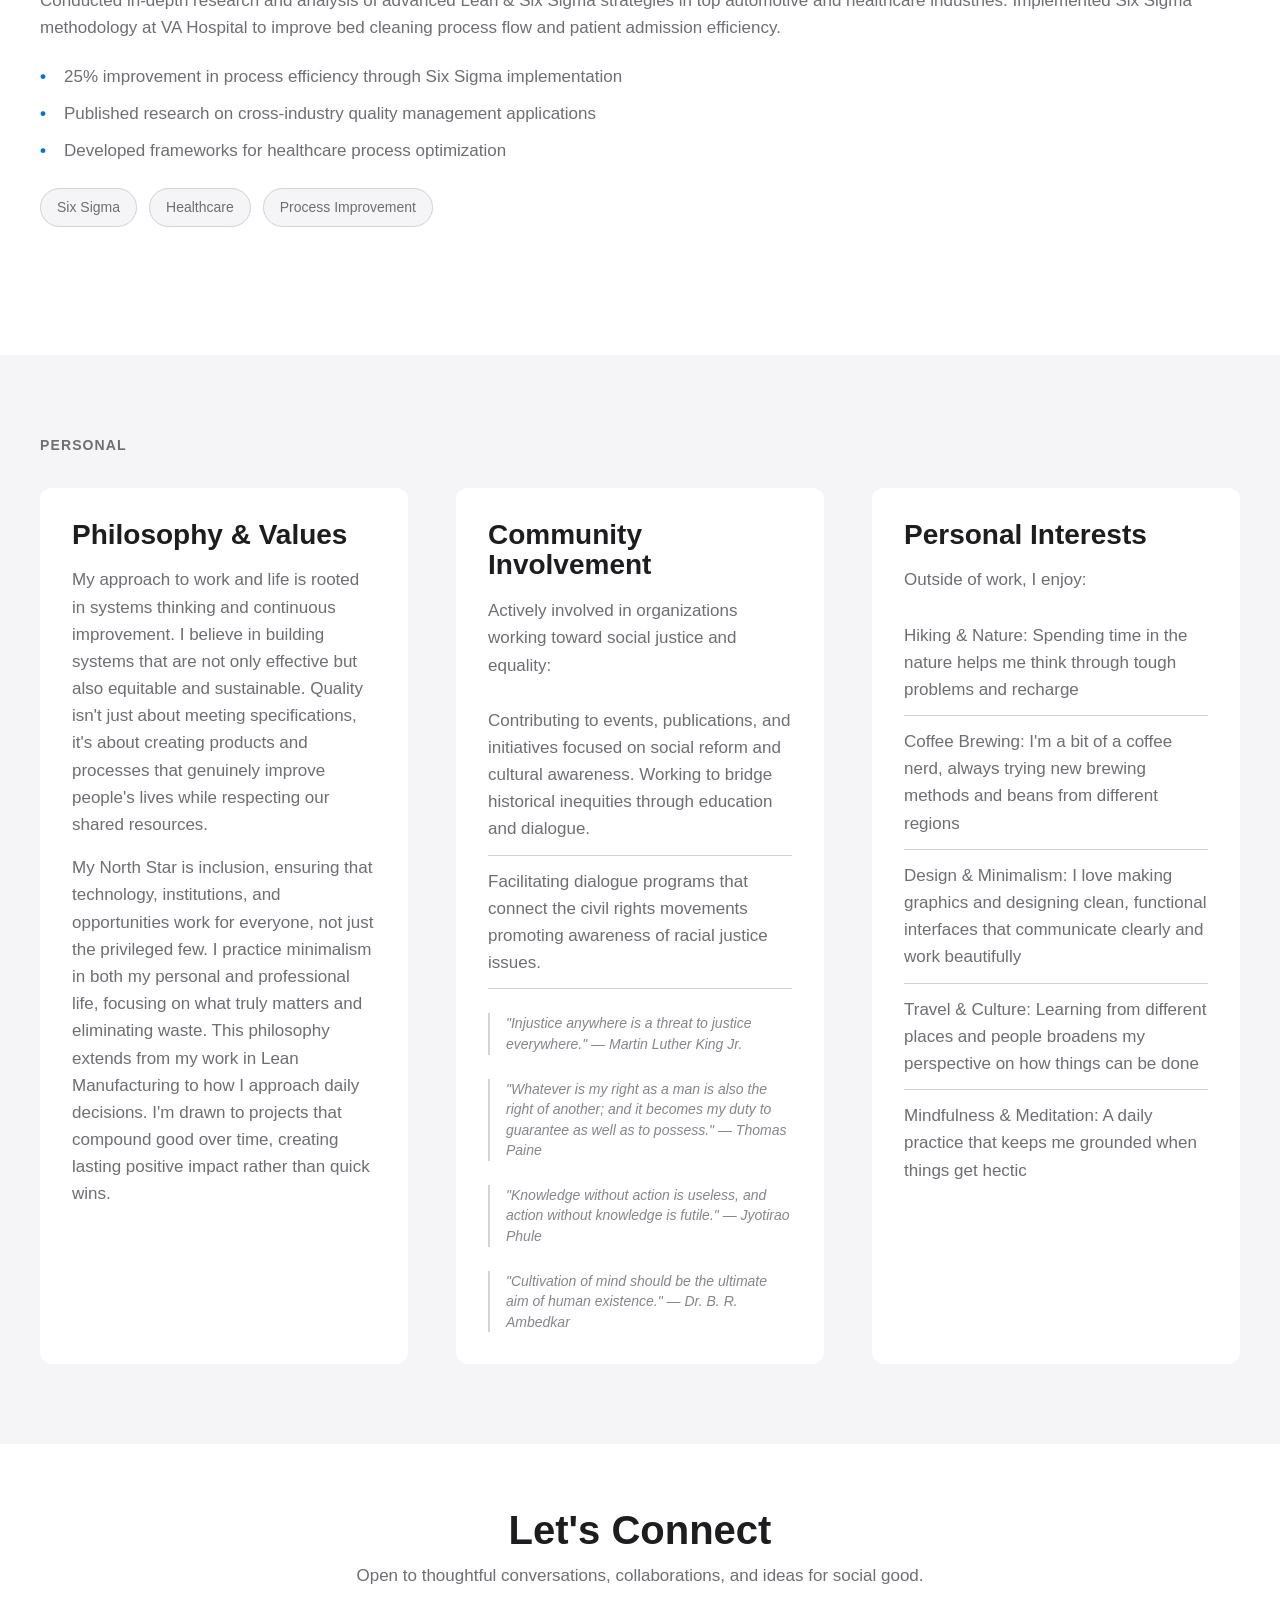
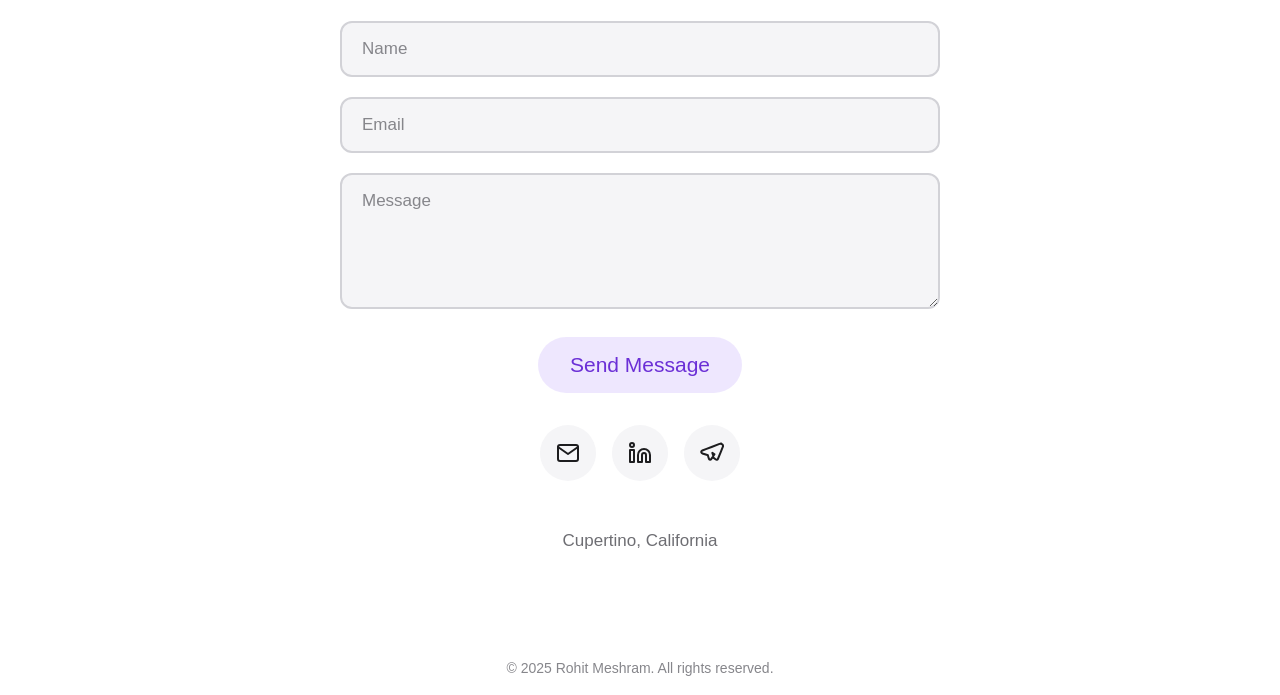
==== commit e16fd156: "Final optimized version: purple gradient name, starfield animation, draggable skills, mobile respons" ====
--- a/index.html
+++ b/index.html
@@ -18,7 +18,7 @@
     <link rel="icon" type="image/svg+xml" href="data:image/svg+xml,<svg xmlns='http://www.w3.org/2000/svg' viewBox='0 0 100 100'><text y='.9em' font-size='90'>RM</text></svg>">
     
     <!-- Stylesheet -->
-    <link rel="stylesheet" href="css/style.css">
+    <link rel="stylesheet" href="css/style.css?v=20260128final">
     
     <title>Rohit Meshram - Quality Engineer at Apple</title>
 </head>
@@ -27,7 +27,10 @@
     <nav class="nav" id="nav">
         <div class="nav__container">
             <a href="#" class="nav__logo">RM</a>
-            <ul class="nav__menu">
+            <button class="nav__toggle" id="nav-toggle" aria-label="Toggle menu">
+                <span class="nav__toggle-icon"></span>
+            </button>
+            <ul class="nav__menu" id="nav-menu">
                 <li><a href="#about" class="nav__link">About</a></li>
                 <li><a href="#expertise" class="nav__link">Expertise</a></li>
                 <li><a href="#work" class="nav__link">Work</a></li>
@@ -56,9 +59,27 @@
                     I build scalable quality systems with <span class="highlight-text">11+ years</span> of experience for high-precision hardware - leveraging AI, analytical modeling, and global supplier collaboration to deliver sustainable, reliable manufacturing driven by structured problem-solving.
                 </p>
                 <div class="hero__cta">
-                    <a href="#work" class="btn btn-primary">View Work</a>
-                    <a href="https://linkedin.com/in/rohitmeshram" target="_blank" rel="noopener" class="btn btn-secondary">LinkedIn</a>
-                    <a href="mailto:hello@rohitmeshram.com" class="btn btn-secondary">Email</a>
+                    <a href="#work" class="btn btn-gradient">View Work</a>
+                </div>
+                <div class="hero__social">
+                    <a href="https://linkedin.com/in/rohitmeshram" target="_blank" rel="noopener" class="hero__social-link" aria-label="LinkedIn">
+                        <svg class="hero__social-icon" width="20" height="20" viewBox="0 0 24 24" fill="none" stroke="currentColor" stroke-width="2" stroke-linecap="round" stroke-linejoin="round">
+                            <path d="M16 8a6 6 0 0 1 6 6v7h-4v-7a2 2 0 0 0-2-2 2 2 0 0 0-2 2v7h-4v-7a6 6 0 0 1 6-6z"></path>
+                            <rect x="2" y="9" width="4" height="12"></rect>
+                            <circle cx="4" cy="4" r="2"></circle>
+                        </svg>
+                    </a>
+                    <a href="mailto:hello@rohitmeshram.com" class="hero__social-link" aria-label="Email">
+                        <svg class="hero__social-icon" width="20" height="20" viewBox="0 0 24 24" fill="none" stroke="currentColor" stroke-width="2" stroke-linecap="round" stroke-linejoin="round">
+                            <path d="M4 4h16c1.1 0 2 .9 2 2v12c0 1.1-.9 2-2 2H4c-1.1 0-2-.9-2-2V6c0-1.1.9-2 2-2z"></path>
+                            <polyline points="22,6 12,13 2,6"></polyline>
+                        </svg>
+                    </a>
+                    <a href="https://t.me/slackeromeo" target="_blank" rel="noopener" class="hero__social-link" aria-label="Telegram">
+                        <svg class="hero__social-icon" width="20" height="20" viewBox="0 0 24 24" fill="none" stroke="currentColor" stroke-width="2" stroke-linecap="round" stroke-linejoin="round">
+                            <path d="M21.198 2.433a2.242 2.242 0 0 0-1.022.215l-8.609 3.33c-2.068.8-4.133 1.598-5.724 2.21a405.15 405.15 0 0 1-2.849 1.09c-.42.147-.99.332-1.473.901-.728.968.193 1.798.919 2.286 1.61.516 3.275 1.009 4.886 1.524.182.082.359.17.532.264.316 1.24.706 2.463 1.074 3.694.333.972 1.726 1.034 2.243.188l1.45-2.049 3.213 2.461c.726.52 1.705.246 2.05-.555 1.085-2.645 2.17-5.29 3.248-7.938a443.9 443.9 0 0 0 1.678-4.073c.297-.754.265-1.663-.235-2.332a1.82 1.82 0 0 0-1.381-.716zm-6.747 10.852-1.084 1.561-1.01-3.013 2.094 1.452z"></path>
+                        </svg>
+                    </a>
                 </div>
             </div>
             <a href="#about" class="hero__scroll" aria-label="Scroll to content">
@@ -155,21 +176,21 @@
                             <span class="skill skill--purple">Reliability Engineering</span>
                             <span class="skill skill--blue">SPC & DOE</span>
                             <span class="skill skill--green">Geo-diversification</span>
+                            <span class="skill skill--orange">NPI Readiness</span>
                             <span class="skill skill--purple">AI Dashboard</span>
-                            <span class="skill skill--orange">NPI Readiness</span>
+                            <span class="skill skill--green">Supplier Resilience</span>
                             <span class="skill skill--blue">Smart Sampling</span>
+                            <span class="skill skill--orange">CAPA</span>
                             <span class="skill skill--purple">Proactive Monitoring</span>
-                            <span class="skill skill--green">Supplier Resilience</span>
+                            <span class="skill skill--blue">Quality Assurance</span>
+                            <span class="skill skill--green">Lean Manufacturing</span>
+                            <span class="skill skill--orange">Root Cause Analysis</span>
                             <span class="skill skill--purple">Manufacturing GPT</span>
-                            <span class="skill skill--blue">Quality Assurance</span>
-                            <span class="skill skill--orange">CAPA</span>
-                            <span class="skill skill--green">Lean Manufacturing</span>
                             <span class="skill skill--blue">Six Sigma</span>
-                            <span class="skill skill--orange">Root Cause Analysis</span>
+                            <span class="skill skill--green">Project Management</span>
+                            <span class="skill skill--orange">Hardware Quality</span>
                             <span class="skill skill--blue">Shainin Red X</span>
-                            <span class="skill skill--green">Project Management</span>
-                            <span class="skill skill--blue">Critical Thinking</span>
-                            <span class="skill skill--orange">Hardware Quality</span>
+                            <span class="skill skill--purple">Critical Thinking</span>
                             <span class="skill skill--green">Supplier Quality</span>
                         </div>
                     </div>
@@ -190,7 +211,7 @@
                 <article class="project">
                     <div class="project__header">
                         <div class="project__company-wrapper">
-                            <img src="assets/logos/apple.png" alt="Apple logo" class="project__logo" loading="lazy">
+                            <img src="assets/logos/apple.png?v=1" alt="Apple logo" class="project__logo" loading="lazy">
                             <h3 class="project__company">Apple</h3>
                         </div>
                         <span class="project__period">2021 - Present</span>
@@ -217,7 +238,7 @@
                 <article class="project">
                     <div class="project__header">
                         <div class="project__company-wrapper">
-                            <img src="assets/logos/stellantis_square.png" alt="Stellantis logo" class="project__logo" loading="lazy">
+                            <img src="assets/logos/stellantis_square.png?v=1" alt="Stellantis logo" class="project__logo" loading="lazy">
                             <h3 class="project__company">Stellantis & Fiat Chrysler Automobiles</h3>
                         </div>
                         <span class="project__period">2016 - 2021</span>
@@ -244,7 +265,7 @@
                 <article class="project">
                     <div class="project__header">
                         <div class="project__company-wrapper">
-                            <img src="assets/logos/zf-trw.png" alt="ZF TRW logo" class="project__logo" loading="lazy">
+                            <img src="assets/logos/zf-trw.png?v=1" alt="ZF TRW logo" class="project__logo" loading="lazy">
                             <h3 class="project__company">ZF TRW Automotive</h3>
                         </div>
                         <span class="project__period">2015</span>
@@ -274,7 +295,7 @@
                 <article class="project">
                     <div class="project__header">
                         <div class="project__company-wrapper">
-                            <img src="assets/logos/borgwarner-squareLogo-1686150612606.webp" alt="BorgWarner logo" class="project__logo" loading="lazy">
+                            <img src="assets/logos/borgwarner-squareLogo-1686150612606.webp?v=1" alt="BorgWarner logo" class="project__logo" loading="lazy">
                             <h3 class="project__company">BorgWarner</h3>
                         </div>
                         <span class="project__period">2014 - 2015</span>
@@ -303,7 +324,7 @@
                 <article class="project">
                     <div class="project__header">
                         <div class="project__company-wrapper">
-                            <img src="assets/logos/UB_saquare.jpeg" alt="University at Buffalo logo" class="project__logo" loading="lazy">
+                            <img src="assets/logos/UB_saquare.jpeg?v=1" alt="University at Buffalo logo" class="project__logo" loading="lazy">
                             <h3 class="project__company">University at Buffalo</h3>
                         </div>
                         <span class="project__period">2013 - 2014</span>
@@ -416,7 +437,6 @@
         <section class="contact" id="contact">
             <div class="container">
                 <h2 class="contact__title">Let's Connect</h2>
-                <p class="contact__location">Cupertino, California</p>
                 <p class="contact__subtitle">
                     Open to thoughtful conversations, collaborations, and ideas for social good.
                 </p>
@@ -438,15 +458,26 @@
                 <!-- EDIT: Your contact information -->
                 <div class="contact__info">
                     <div class="contact__links">
-                        <a href="mailto:hello@rohitmeshram.com" class="contact__link">
-                            <span class="contact__link-label">Email</span>
-                            <span class="contact__link-value">hello@rohitmeshram.com</span>
+                        <a href="mailto:hello@rohitmeshram.com" class="contact__link" aria-label="Email">
+                            <svg class="contact__icon" width="24" height="24" viewBox="0 0 24 24" fill="none" stroke="currentColor" stroke-width="2" stroke-linecap="round" stroke-linejoin="round">
+                                <path d="M4 4h16c1.1 0 2 .9 2 2v12c0 1.1-.9 2-2 2H4c-1.1 0-2-.9-2-2V6c0-1.1.9-2 2-2z"></path>
+                                <polyline points="22,6 12,13 2,6"></polyline>
+                            </svg>
                         </a>
-                        <a href="https://www.linkedin.com/in/rohitmeshram" target="_blank" rel="noopener" class="contact__link">
-                            <span class="contact__link-label">LinkedIn</span>
-                            <span class="contact__link-value">linkedin.com/in/rohitmeshram</span>
+                        <a href="https://www.linkedin.com/in/rohitmeshram" target="_blank" rel="noopener" class="contact__link" aria-label="LinkedIn">
+                            <svg class="contact__icon" width="24" height="24" viewBox="0 0 24 24" fill="none" stroke="currentColor" stroke-width="2" stroke-linecap="round" stroke-linejoin="round">
+                                <path d="M16 8a6 6 0 0 1 6 6v7h-4v-7a2 2 0 0 0-2-2 2 2 0 0 0-2 2v7h-4v-7a6 6 0 0 1 6-6z"></path>
+                                <rect x="2" y="9" width="4" height="12"></rect>
+                                <circle cx="4" cy="4" r="2"></circle>
+                            </svg>
                         </a>
-                    </div>
+                        <a href="https://t.me/slackeromeo" target="_blank" rel="noopener" class="contact__link" aria-label="Telegram">
+                            <svg class="contact__icon" width="24" height="24" viewBox="0 0 24 24" fill="none" stroke="currentColor" stroke-width="2" stroke-linecap="round" stroke-linejoin="round">
+                                <path d="M21.198 2.433a2.242 2.242 0 0 0-1.022.215l-8.609 3.33c-2.068.8-4.133 1.598-5.724 2.21a405.15 405.15 0 0 1-2.849 1.09c-.42.147-.99.332-1.473.901-.728.968.193 1.798.919 2.286 1.61.516 3.275 1.009 4.886 1.524.182.082.359.17.532.264.316 1.24.706 2.463 1.074 3.694.333.972 1.726 1.034 2.243.188l1.45-2.049 3.213 2.461c.726.52 1.705.246 2.05-.555 1.085-2.645 2.17-5.29 3.248-7.938a443.9 443.9 0 0 0 1.678-4.073c.297-.754.265-1.663-.235-2.332a1.82 1.82 0 0 0-1.381-.716zm-6.747 10.852-1.084 1.561-1.01-3.013 2.094 1.452z"></path>
+                            </svg>
+                        </a>
+                    </div>
+                    <p class="contact__location">Cupertino, California</p>
                 </div>
             </div>
         </section>
@@ -460,6 +491,6 @@
     </footer>
 
     <!-- JavaScript -->
-    <script src="js/main.js"></script>
+    <script src="js/main.js?v=20260128final"></script>
 </body>
 </html>
--- a/css/style.css
+++ b/css/style.css
@@ -73,6 +73,39 @@
   --border: #424245;
 }
 
+/* Glowing gradient background for dark mode */
+.dark body {
+  position: relative;
+  overflow-x: hidden;
+}
+
+.dark body::before {
+  content: '';
+  position: fixed;
+  top: -200px;
+  left: -30%;
+  width: 160%;
+  height: 400px;
+  background: radial-gradient(ellipse at center, rgba(107, 47, 214, 0.15) 0%, transparent 75%);
+  filter: blur(40px);
+  z-index: -1;
+  pointer-events: none;
+}
+
+.dark body::after {
+  content: '';
+  position: fixed;
+  bottom: -200px;
+  right: -30%;
+  width: 160%;
+  height: 400px;
+  background: radial-gradient(ellipse at center, rgba(41, 151, 255, 0.12) 0%, transparent 75%);
+  filter: blur(40px);
+  z-index: -1;
+  pointer-events: none;
+}
+
+
 /*=============== BASE RESET ===============*/
 *, *::before, *::after {
   box-sizing: border-box;
@@ -119,12 +152,18 @@
 .container {
   max-width: var(--max-width);
   margin: 0 auto;
-  padding: 0 var(--space-5);
+  padding: 0 var(--space-4); /* 1rem/16px on mobile - more compact */
 }
 
 @media (min-width: 768px) {
   .container {
-    padding: 0 var(--space-10);
+    padding: 0 var(--space-8); /* 2rem/32px on tablet */
+  }
+}
+
+@media (min-width: 1024px) {
+  .container {
+    padding: 0 var(--space-10); /* 2.5rem/40px on desktop */
   }
 }
 
@@ -139,10 +178,10 @@
 }
 
 .section__title {
-  font-size: var(--text-2xl);
+  font-size: 1.75rem; /* 28px on mobile - reduced for better mobile readability */
   font-weight: var(--weight-semibold);
   line-height: var(--leading-tight);
-  margin-bottom: var(--space-8);
+  margin-bottom: var(--space-6);
   max-width: 1200px;
   text-align: center;
   margin-left: auto;
@@ -152,14 +191,15 @@
 @media (min-width: 768px) {
   .section__title {
     font-size: var(--text-3xl);
+    margin-bottom: var(--space-8);
   }
 }
 
 /*=============== BUTTONS ===============*/
 .btn {
   display: inline-block;
-  padding: 12px 24px;
-  font-size: var(--text-base);
+  padding: 10px 20px; /* Slightly smaller on mobile */
+  font-size: 0.9375rem; /* 15px on mobile */
   font-weight: var(--weight-medium);
   text-align: center;
   border-radius: 980px;
@@ -168,6 +208,13 @@
   border: none;
 }
 
+@media (min-width: 768px) {
+  .btn {
+    padding: 12px 24px;
+    font-size: var(--text-base);
+  }
+}
+
 .btn-primary {
   background: rgba(139, 92, 246, 0.15);
   color: #6B2FD6;
@@ -210,6 +257,21 @@
 .btn-large {
   padding: 16px 32px;
   font-size: var(--text-lg);
+}
+
+.btn-gradient {
+  background: var(--purple-gradient);
+  color: #ffffff;
+  border: none;
+  font-weight: var(--weight-semibold);
+}
+
+.btn-gradient:hover {
+  background: linear-gradient(135deg, #5a25b8 0%, #7a4dd8 100%);
+  color: #ffffff;
+  transform: translateY(-2px);
+  box-shadow: 0 8px 20px rgba(107, 47, 214, 0.4);
+  opacity: 1;
 }
 
 /*=============== NAVIGATION ===============*/
@@ -222,13 +284,16 @@
   background: rgba(255, 255, 255, 0.8);
   backdrop-filter: blur(20px);
   -webkit-backdrop-filter: blur(20px);
-  border-bottom: 1px solid var(--border);
+  border-bottom: none;
   z-index: 1000;
   transition: all var(--transition);
 }
 
 .dark .nav {
-  background: rgba(0, 0, 0, 0.8);
+  background: #000000;
+  backdrop-filter: none;
+  -webkit-backdrop-filter: none;
+  border-bottom: none;
 }
 
 .nav__container {
@@ -249,30 +314,147 @@
   letter-spacing: -0.02em;
 }
 
+/* Hamburger toggle button - mobile only */
+.nav__toggle {
+  display: flex;
+  align-items: center;
+  justify-content: center;
+  width: 32px;
+  height: 32px;
+  background: transparent;
+  border: none;
+  cursor: pointer;
+  padding: 0;
+  order: 2;
+}
+
+@media (min-width: 768px) {
+  .nav__toggle {
+    display: none;
+  }
+}
+
+.nav__toggle-icon {
+  position: relative;
+  width: 20px;
+  height: 2px;
+  background: var(--text-primary);
+  transition: all var(--transition);
+}
+
+.nav__toggle-icon::before,
+.nav__toggle-icon::after {
+  content: '';
+  position: absolute;
+  width: 20px;
+  height: 2px;
+  background: var(--text-primary);
+  transition: all var(--transition);
+}
+
+.nav__toggle-icon::before {
+  top: -6px;
+}
+
+.nav__toggle-icon::after {
+  top: 6px;
+}
+
+/* Hamburger animation when menu is open */
+.nav__toggle.active .nav__toggle-icon {
+  background: transparent;
+}
+
+.nav__toggle.active .nav__toggle-icon::before {
+  top: 0;
+  transform: rotate(45deg);
+}
+
+.nav__toggle.active .nav__toggle-icon::after {
+  top: 0;
+  transform: rotate(-45deg);
+}
+
+/* Mobile menu - dropdown */
 .nav__menu {
+  position: absolute;
+  top: var(--nav-height);
+  left: 0;
+  right: 0;
+  background: var(--bg-primary);
+  border-bottom: 1px solid var(--border);
+  padding: var(--space-4) 0;
+  margin: 0;
+  list-style: none;
   display: none;
-  gap: var(--space-8);
-  margin: 0;
-  padding: 0;
-  list-style: none;
+  flex-direction: column;
+  gap: 0;
+  box-shadow: 0 4px 12px rgba(0, 0, 0, 0.1);
+  z-index: 999;
+}
+
+.dark .nav__menu {
+  background: var(--bg-secondary);
+  box-shadow: 0 4px 12px rgba(0, 0, 0, 0.3);
+}
+
+/* Show menu when active */
+.nav__menu.active {
+  display: flex;
 }
 
 @media (min-width: 768px) {
   .nav__menu {
+    position: static;
     display: flex;
+    flex-direction: row;
+    gap: var(--space-8);
+    background: transparent;
+    border: none;
+    padding: 0;
+    box-shadow: none;
+  }
+}
+
+.nav__menu li {
+  border-bottom: 1px solid var(--border);
+}
+
+.nav__menu li:last-child {
+  border-bottom: none;
+}
+
+@media (min-width: 768px) {
+  .nav__menu li {
+    border: none;
   }
 }
 
 .nav__link {
+  display: block;
+  padding: var(--space-3) var(--space-5);
   font-size: var(--text-sm);
   font-weight: var(--weight-medium);
   color: var(--text-secondary);
-  transition: color var(--transition);
+  transition: all var(--transition);
+}
+
+@media (min-width: 768px) {
+  .nav__link {
+    padding: 0;
+  }
 }
 
 .nav__link:hover {
   color: var(--text-primary);
+  background: var(--bg-secondary);
   opacity: 1;
+}
+
+@media (min-width: 768px) {
+  .nav__link:hover {
+    background: transparent;
+  }
 }
 
 .nav__theme {
@@ -287,6 +469,7 @@
   justify-content: center;
   transition: all var(--transition);
   flex-shrink: 0;
+  order: 3;
 }
 
 .nav__theme:hover {
@@ -309,13 +492,157 @@
   flex-direction: column;
   align-items: center;
   justify-content: center;
-  padding: var(--space-20) 0 var(--space-16);
+  padding: var(--space-12) 0 var(--space-8); /* Reduced padding on mobile */
   text-align: center;
   position: relative;
+  --mouse-x: 0px;
+  --mouse-y: 0px;
+}
+
+/* Starfield effect for hero section in dark mode */
+.dark .hero::before {
+  content: '';
+  position: absolute;
+  top: 0;
+  left: 0;
+  right: 0;
+  bottom: 0;
+  background-image:
+    radial-gradient(circle, rgba(255, 255, 255, 0.8) 1px, transparent 1px),
+    radial-gradient(circle, rgba(255, 255, 255, 0.6) 1px, transparent 1px),
+    radial-gradient(circle, rgba(255, 255, 255, 0.7) 1px, transparent 1px),
+    radial-gradient(circle, rgba(255, 255, 255, 0.5) 1px, transparent 1px),
+    radial-gradient(circle, rgba(255, 255, 255, 0.8) 1px, transparent 1px),
+    radial-gradient(circle, rgba(255, 255, 255, 0.6) 1px, transparent 1px),
+    radial-gradient(circle, rgba(255, 255, 255, 0.7) 1px, transparent 1px),
+    radial-gradient(circle, rgba(255, 255, 255, 0.5) 1px, transparent 1px),
+    radial-gradient(circle, rgba(255, 255, 255, 0.6) 1px, transparent 1px),
+    radial-gradient(circle, rgba(255, 255, 255, 0.7) 1px, transparent 1px),
+    radial-gradient(circle, rgba(255, 255, 255, 0.5) 1px, transparent 1px),
+    radial-gradient(circle, rgba(255, 255, 255, 0.8) 1px, transparent 1px),
+    radial-gradient(circle, rgba(139, 92, 246, 0.6) 2px, transparent 2px),
+    radial-gradient(circle, rgba(41, 151, 255, 0.6) 2px, transparent 2px),
+    radial-gradient(circle, rgba(139, 92, 246, 0.5) 2px, transparent 2px),
+    radial-gradient(circle, rgba(41, 151, 255, 0.5) 2px, transparent 2px);
+  background-size:
+    400px 400px,
+    350px 350px,
+    300px 300px,
+    200px 200px,
+    500px 500px,
+    550px 550px,
+    600px 600px,
+    700px 700px,
+    450px 450px,
+    250px 250px,
+    150px 150px,
+    650px 650px,
+    500px 500px,
+    600px 600px,
+    700px 700px,
+    550px 550px;
+  background-position:
+    0 0,
+    40px 60px,
+    130px 270px,
+    70px 100px,
+    200px 150px,
+    300px 250px,
+    150px 350px,
+    250px 50px,
+    100px 200px,
+    350px 100px,
+    50px 300px,
+    180px 180px,
+    120px 320px,
+    280px 80px,
+    90px 240px,
+    320px 200px;
+  z-index: 0;
+  pointer-events: none;
+  transform: translate(var(--mouse-x), var(--mouse-y));
+  transition: transform 0.3s ease-out;
+  animation: twinkle1 3.1s ease-in-out infinite;
+}
+
+/* Create multiple star layers with different animations for random twinkling */
+.dark .hero::after {
+  content: '';
+  position: absolute;
+  top: 0;
+  left: 0;
+  right: 0;
+  bottom: 0;
+  background-image:
+    radial-gradient(circle, rgba(255, 255, 255, 0.7) 1px, transparent 1px),
+    radial-gradient(circle, rgba(255, 255, 255, 0.5) 1px, transparent 1px),
+    radial-gradient(circle, rgba(255, 255, 255, 0.6) 1px, transparent 1px),
+    radial-gradient(circle, rgba(255, 255, 255, 0.8) 1px, transparent 1px),
+    radial-gradient(circle, rgba(139, 92, 246, 0.5) 2px, transparent 2px),
+    radial-gradient(circle, rgba(41, 151, 255, 0.5) 2px, transparent 2px);
+  background-size:
+    380px 380px,
+    420px 420px,
+    280px 280px,
+    520px 520px,
+    480px 480px,
+    580px 580px;
+  background-position:
+    60px 80px,
+    220px 160px,
+    340px 300px,
+    80px 220px,
+    260px 120px,
+    160px 280px;
+  z-index: 0;
+  pointer-events: none;
+  animation: twinkle2 2.3s ease-in-out infinite 1.5s;
+  transform: translate(calc(var(--mouse-x) * 0.5), calc(var(--mouse-y) * 0.5));
+  transition: transform 0.3s ease-out;
+}
+
+@keyframes twinkle1 {
+  0%, 100% { opacity: 1; }
+  20% { opacity: 0.7; }
+  40% { opacity: 0.3; }
+  60% { opacity: 0.9; }
+  80% { opacity: 0.2; }
+}
+
+@keyframes twinkle2 {
+  0%, 100% { opacity: 0.8; }
+  30% { opacity: 0.5; }
+  60% { opacity: 1; }
+  90% { opacity: 0.15; }
+}
+
+@keyframes twinkle3 {
+  0%, 100% { opacity: 0.6; }
+  25% { opacity: 1; }
+  50% { opacity: 0.25; }
+  75% { opacity: 0.8; }
+}
+
+@keyframes twinkle4 {
+  0%, 100% { opacity: 0.9; }
+  35% { opacity: 0.3; }
+  70% { opacity: 0.7; }
+}
+
+/* Ensure hero content is above the starfield */
+.hero > * {
+  position: relative;
+  z-index: 1;
+}
+
+@media (min-width: 768px) {
+  .hero {
+    padding: var(--space-20) 0 var(--space-16);
+  }
 }
 
 .hero__name {
-  font-size: 5.5rem;
+  font-size: 3rem; /* 48px on mobile - much more readable */
   font-weight: var(--weight-bold);
   letter-spacing: -0.03em;
   margin-bottom: var(--space-4);
@@ -345,16 +672,17 @@
 }
 
 .hero__tagline {
-  font-size: 1.125rem;
+  font-size: 1rem; /* 16px on mobile - better readability */
   color: var(--text-secondary);
   line-height: var(--leading-relaxed);
   max-width: 600px;
-  margin: 0 auto var(--space-10);
+  margin: 0 auto var(--space-8);
 }
 
 @media (min-width: 768px) {
   .hero__tagline {
     font-size: 1.375rem;
+    margin: 0 auto var(--space-10);
   }
 }
 
@@ -364,7 +692,7 @@
 }
 
 .hero__title-highlight {
-  font-size: 1.5rem;
+  font-size: 1.25rem; /* 20px on mobile */
   font-weight: var(--weight-semibold);
   display: block;
   margin-bottom: var(--space-2);
@@ -372,15 +700,16 @@
   text-align: center;
   margin-left: auto;
   margin-right: auto;
-  white-space: nowrap;
+  white-space: normal; /* Allow wrapping on mobile */
   position: relative;
-  left: -50px;
+  left: 0; /* Remove negative offset on mobile - fixes horizontal scroll */
 }
 
 @media (min-width: 768px) {
   .hero__title-highlight {
     font-size: 2rem;
-    left: -75px;
+    left: -75px; /* Keep desktop offset */
+    white-space: nowrap;
   }
 }
 
@@ -389,6 +718,47 @@
   gap: var(--space-4);
   justify-content: center;
   flex-wrap: wrap;
+  margin-bottom: var(--space-8);
+}
+
+.hero__social {
+  display: flex;
+  gap: var(--space-4);
+  justify-content: center;
+  align-items: center;
+  margin-top: var(--space-4);
+}
+
+.hero__social-link {
+  display: inline-flex;
+  align-items: center;
+  justify-content: center;
+  width: 44px;
+  height: 44px;
+  background: transparent;
+  border: none;
+  border-radius: 50%;
+  transition: all var(--transition);
+  text-decoration: none;
+  color: var(--text-secondary);
+}
+
+.hero__social-link:hover {
+  background: var(--accent);
+  color: #ffffff;
+  transform: translateY(-2px);
+  box-shadow: 0 4px 12px rgba(0, 113, 227, 0.3);
+  opacity: 1;
+}
+
+.dark .hero__social-link:hover {
+  box-shadow: 0 4px 12px rgba(41, 151, 255, 0.3);
+}
+
+.hero__social-icon {
+  width: 20px;
+  height: 20px;
+  stroke: currentColor;
 }
 
 .hero__scroll {
@@ -415,30 +785,51 @@
 
 /*=============== ABOUT SECTION ===============*/
 .about {
-  padding: var(--space-20) 0;
+  padding: var(--space-12) 0; /* Reduced on mobile */
+}
+
+@media (min-width: 768px) {
+  .about {
+    padding: var(--space-20) 0;
+  }
 }
 
 .stats {
   display: grid;
-  grid-template-columns: repeat(3, 1fr);
-  gap: var(--space-6);
-  margin: var(--space-12) auto;
+  grid-template-columns: 1fr; /* Single column on mobile */
+  gap: var(--space-4);
+  margin: var(--space-8) auto;
   max-width: 1200px;
+}
+
+@media (min-width: 768px) {
+  .stats {
+    grid-template-columns: repeat(3, 1fr);
+    gap: var(--space-6);
+    margin: var(--space-12) auto;
+  }
 }
 
 .stat {
   text-align: center;
-  padding: var(--space-10);
+  padding: var(--space-6); /* 1.5rem on mobile - more compact */
   background: #ffffff;
   border-radius: 18px;
   border: none;
   transition: all var(--transition);
-  min-height: 280px;
+  min-height: auto; /* Remove fixed height on mobile */
   display: flex;
   flex-direction: column;
   justify-content: center;
 }
 
+@media (min-width: 768px) {
+  .stat {
+    padding: var(--space-10);
+    min-height: 280px;
+  }
+}
+
 .dark .stat {
   background: var(--bg-secondary);
 }
@@ -453,20 +844,33 @@
 }
 
 .stat__value {
-  font-size: var(--text-4xl);
+  font-size: 3rem; /* 48px on mobile - more readable */
   font-weight: var(--weight-bold);
   background: var(--purple-gradient);
   -webkit-background-clip: text;
   -webkit-text-fill-color: transparent;
   background-clip: text;
-  margin-bottom: var(--space-4);
+  margin-bottom: var(--space-3);
   line-height: 1;
 }
 
+@media (min-width: 768px) {
+  .stat__value {
+    font-size: var(--text-4xl); /* 80px on desktop */
+    margin-bottom: var(--space-4);
+  }
+}
+
 .stat__label {
-  font-size: var(--text-base);
+  font-size: 0.9375rem; /* 15px on mobile */
   color: var(--text-secondary);
   line-height: var(--leading-relaxed);
+}
+
+@media (min-width: 768px) {
+  .stat__label {
+    font-size: var(--text-base); /* 17px on desktop */
+  }
 }
 
 .bio {
@@ -523,8 +927,14 @@
 
 /*=============== EXPERTISE SECTION ===============*/
 .expertise {
-  padding: var(--space-20) 0;
+  padding: var(--space-12) 0; /* Reduced on mobile */
   background: var(--bg-secondary);
+}
+
+@media (min-width: 768px) {
+  .expertise {
+    padding: var(--space-20) 0;
+  }
 }
 
 .expertise__grid {
@@ -540,16 +950,22 @@
 }
 
 .expertise__block {
-  padding: var(--space-8);
+  padding: var(--space-6); /* Reduced on mobile */
   background: var(--bg-primary);
   border-radius: 12px;
   border: none;
 }
 
+@media (min-width: 768px) {
+  .expertise__block {
+    padding: var(--space-8);
+  }
+}
+
 .expertise__title {
   font-size: var(--text-xl);
   font-weight: var(--weight-semibold);
-  margin-bottom: var(--space-4);
+  margin-bottom: var(--space-10);
   color: var(--text-primary);
 }
 
@@ -588,6 +1004,7 @@
   display: flex;
   flex-wrap: wrap;
   gap: var(--space-3);
+  justify-content: center;
 }
 
 .skill {
@@ -597,8 +1014,19 @@
   border-radius: 20px;
   font-size: var(--text-sm);
   color: var(--text-secondary);
-  transition: all var(--transition);
+  transition: all 0.3s cubic-bezier(0.4, 0, 0.2, 1), transform 0.2s ease;
   cursor: pointer;
+}
+
+.skill.dragging {
+  opacity: 0.5;
+  transform: scale(1.05);
+  cursor: grabbing;
+  z-index: 1000;
+}
+
+.skill.drag-over {
+  transform: scale(0.95);
 }
 
 .skill:hover {
@@ -688,7 +1116,13 @@
 
 /*=============== WORK SECTION ===============*/
 .work {
-  padding: var(--space-20) 0;
+  padding: var(--space-12) 0; /* Reduced on mobile */
+}
+
+@media (min-width: 768px) {
+  .work {
+    padding: var(--space-20) 0;
+  }
 }
 
 .project {
@@ -730,6 +1164,11 @@
   transform: scale(1.05);
 }
 
+/* Invert Apple logo in dark mode for visibility */
+.dark .project__logo[src*="apple"] {
+  filter: invert(1) brightness(1.2);
+}
+
 .project__company {
   font-size: var(--text-xl);
   font-weight: var(--weight-bold);
@@ -742,10 +1181,16 @@
 }
 
 .project__title {
-  font-size: var(--text-lg);
+  font-size: 1rem; /* Smaller on mobile */
   font-weight: var(--weight-semibold);
   color: var(--text-secondary);
   margin-bottom: var(--space-4);
+}
+
+@media (min-width: 768px) {
+  .project__title {
+    font-size: var(--text-lg);
+  }
 }
 
 .project__description {
@@ -806,8 +1251,14 @@
 
 /*=============== PERSONAL SECTION ===============*/
 .personal {
-  padding: var(--space-20) 0;
+  padding: var(--space-12) 0; /* Reduced on mobile */
   background: var(--bg-secondary);
+}
+
+@media (min-width: 768px) {
+  .personal {
+    padding: var(--space-20) 0;
+  }
 }
 
 .personal__grid {
@@ -823,10 +1274,16 @@
 }
 
 .personal__block {
-  padding: var(--space-8);
+  padding: var(--space-6); /* Reduced on mobile */
   background: var(--bg-primary);
   border-radius: 12px;
   border: none;
+}
+
+@media (min-width: 768px) {
+  .personal__block {
+    padding: var(--space-8);
+  }
 }
 
 .personal__title {
@@ -874,8 +1331,14 @@
 
 /*=============== VALUES SECTION ===============*/
 .values {
-  padding: var(--space-20) 0;
+  padding: var(--space-12) 0; /* Reduced on mobile */
   background: var(--bg-secondary);
+}
+
+@media (min-width: 768px) {
+  .values {
+    padding: var(--space-20) 0;
+  }
 }
 
 .values__grid {
@@ -938,8 +1401,124 @@
 
 /*=============== CONTACT SECTION ===============*/
 .contact {
-  padding: var(--space-16) 0;
+  padding: var(--space-10) 0 var(--space-6) 0; /* Reduced bottom padding */
   text-align: center;
+  position: relative;
+  --mouse-x: 0px;
+  --mouse-y: 0px;
+}
+
+/* Starfield effect for contact section in dark mode */
+.dark .contact::before {
+  content: '';
+  position: absolute;
+  top: 0;
+  left: 0;
+  right: 0;
+  bottom: 0;
+  background-image:
+    radial-gradient(circle, rgba(255, 255, 255, 0.8) 1px, transparent 1px),
+    radial-gradient(circle, rgba(255, 255, 255, 0.6) 1px, transparent 1px),
+    radial-gradient(circle, rgba(255, 255, 255, 0.7) 1px, transparent 1px),
+    radial-gradient(circle, rgba(255, 255, 255, 0.5) 1px, transparent 1px),
+    radial-gradient(circle, rgba(255, 255, 255, 0.8) 1px, transparent 1px),
+    radial-gradient(circle, rgba(255, 255, 255, 0.6) 1px, transparent 1px),
+    radial-gradient(circle, rgba(255, 255, 255, 0.7) 1px, transparent 1px),
+    radial-gradient(circle, rgba(255, 255, 255, 0.5) 1px, transparent 1px),
+    radial-gradient(circle, rgba(255, 255, 255, 0.6) 1px, transparent 1px),
+    radial-gradient(circle, rgba(255, 255, 255, 0.7) 1px, transparent 1px),
+    radial-gradient(circle, rgba(255, 255, 255, 0.5) 1px, transparent 1px),
+    radial-gradient(circle, rgba(255, 255, 255, 0.8) 1px, transparent 1px),
+    radial-gradient(circle, rgba(139, 92, 246, 0.6) 2px, transparent 2px),
+    radial-gradient(circle, rgba(41, 151, 255, 0.6) 2px, transparent 2px),
+    radial-gradient(circle, rgba(139, 92, 246, 0.5) 2px, transparent 2px),
+    radial-gradient(circle, rgba(41, 151, 255, 0.5) 2px, transparent 2px);
+  background-size:
+    400px 400px,
+    350px 350px,
+    300px 300px,
+    200px 200px,
+    500px 500px,
+    550px 550px,
+    600px 600px,
+    700px 700px,
+    450px 450px,
+    250px 250px,
+    150px 150px,
+    650px 650px,
+    500px 500px,
+    600px 600px,
+    700px 700px,
+    550px 550px;
+  background-position:
+    0 0,
+    40px 60px,
+    130px 270px,
+    70px 100px,
+    200px 150px,
+    300px 250px,
+    150px 350px,
+    250px 50px,
+    100px 200px,
+    350px 100px,
+    50px 300px,
+    180px 180px,
+    120px 320px,
+    280px 80px,
+    90px 240px,
+    320px 200px;
+  z-index: 0;
+  pointer-events: none;
+  transform: translate(var(--mouse-x), var(--mouse-y));
+  transition: transform 0.3s ease-out;
+  animation: twinkle1 1.7s ease-in-out infinite, twinkle2 2.3s ease-in-out infinite 0.5s;
+}
+
+.dark .contact::after {
+  content: '';
+  position: absolute;
+  top: 0;
+  left: 0;
+  right: 0;
+  bottom: 0;
+  background-image:
+    radial-gradient(circle, rgba(255, 255, 255, 0.7) 1px, transparent 1px),
+    radial-gradient(circle, rgba(255, 255, 255, 0.5) 1px, transparent 1px),
+    radial-gradient(circle, rgba(255, 255, 255, 0.6) 1px, transparent 1px),
+    radial-gradient(circle, rgba(255, 255, 255, 0.8) 1px, transparent 1px),
+    radial-gradient(circle, rgba(139, 92, 246, 0.5) 2px, transparent 2px),
+    radial-gradient(circle, rgba(41, 151, 255, 0.5) 2px, transparent 2px);
+  background-size:
+    380px 380px,
+    420px 420px,
+    280px 280px,
+    520px 520px,
+    480px 480px,
+    580px 580px;
+  background-position:
+    60px 80px,
+    220px 160px,
+    340px 300px,
+    80px 220px,
+    260px 120px,
+    160px 280px;
+  z-index: 0;
+  pointer-events: none;
+  animation: twinkle3 2.9s ease-in-out infinite 1.1s, twinkle4 1.9s ease-in-out infinite 0.3s;
+  transform: translate(calc(var(--mouse-x) * 0.5), calc(var(--mouse-y) * 0.5));
+  transition: transform 0.3s ease-out;
+}
+
+/* Ensure contact content is above the starfield */
+.contact > * {
+  position: relative;
+  z-index: 1;
+}
+
+@media (min-width: 768px) {
+  .contact {
+    padding: var(--space-16) 0;
+  }
 }
 
 .contact__title {
@@ -1033,53 +1612,51 @@
 
 .contact__links {
   display: flex;
-  flex-direction: column;
+  flex-direction: row;
   gap: var(--space-4);
-  margin-bottom: var(--space-6);
-}
-
-@media (min-width: 768px) {
-  .contact__links {
-    flex-direction: row;
-    justify-content: center;
-  }
+  margin-bottom: var(--space-12);
+  justify-content: center;
+  flex-wrap: wrap;
 }
 
 .contact__link {
-  display: flex;
-  flex-direction: column;
+  display: inline-flex;
   align-items: center;
-  padding: var(--space-4) var(--space-5);
-  background: transparent;
-  border: 1px solid transparent;
-  border-radius: 8px;
+  justify-content: center;
+  width: 56px;
+  height: 56px;
+  background: var(--bg-secondary);
+  border: none;
+  border-radius: 50%;
   transition: all var(--transition);
   text-decoration: none;
-  flex: 1;
-  min-width: 0;
+  color: var(--text-primary);
 }
 
 .contact__link:hover {
-  border-color: var(--border);
-  background: var(--bg-secondary);
-  transform: translateY(-2px);
+  background: var(--accent);
+  color: #ffffff;
+  transform: translateY(-4px);
+  box-shadow: 0 8px 16px rgba(0, 113, 227, 0.3);
   opacity: 1;
 }
 
+.dark .contact__link:hover {
+  box-shadow: 0 8px 16px rgba(41, 151, 255, 0.3);
+}
+
+.contact__icon {
+  width: 24px;
+  height: 24px;
+  stroke: currentColor;
+}
+
 .contact__link-label {
-  font-size: var(--text-xs);
-  font-weight: var(--weight-semibold);
-  text-transform: uppercase;
-  letter-spacing: 0.08em;
-  color: var(--text-tertiary);
-  margin-bottom: var(--space-2);
+  display: none;
 }
 
 .contact__link-value {
-  font-size: var(--text-base);
-  font-weight: var(--weight-medium);
-  color: var(--accent);
-  word-break: break-all;
+  display: none;
 }
 
 .contact__location {
@@ -1126,10 +1703,6 @@
     width: 100%;
   }
   
-  .stats {
-    grid-template-columns: repeat(3, 1fr);
-  }
-  
   .expertise__grid,
   .personal__grid {
     grid-template-columns: 1fr;
@@ -1137,8 +1710,8 @@
   
   /* Responsive logo sizing */
   .project__logo {
-    width: 52px;
-    height: 52px;
+    width: 48px; /* Slightly smaller on mobile */
+    height: 48px;
   }
   
   .project__company-wrapper {
@@ -1148,4 +1721,9 @@
   .project__company {
     font-size: var(--text-lg);
   }
+  
+  /* Ensure nav container has proper padding */
+  .nav__container {
+    padding: 0 var(--space-4);
+  }
 }
